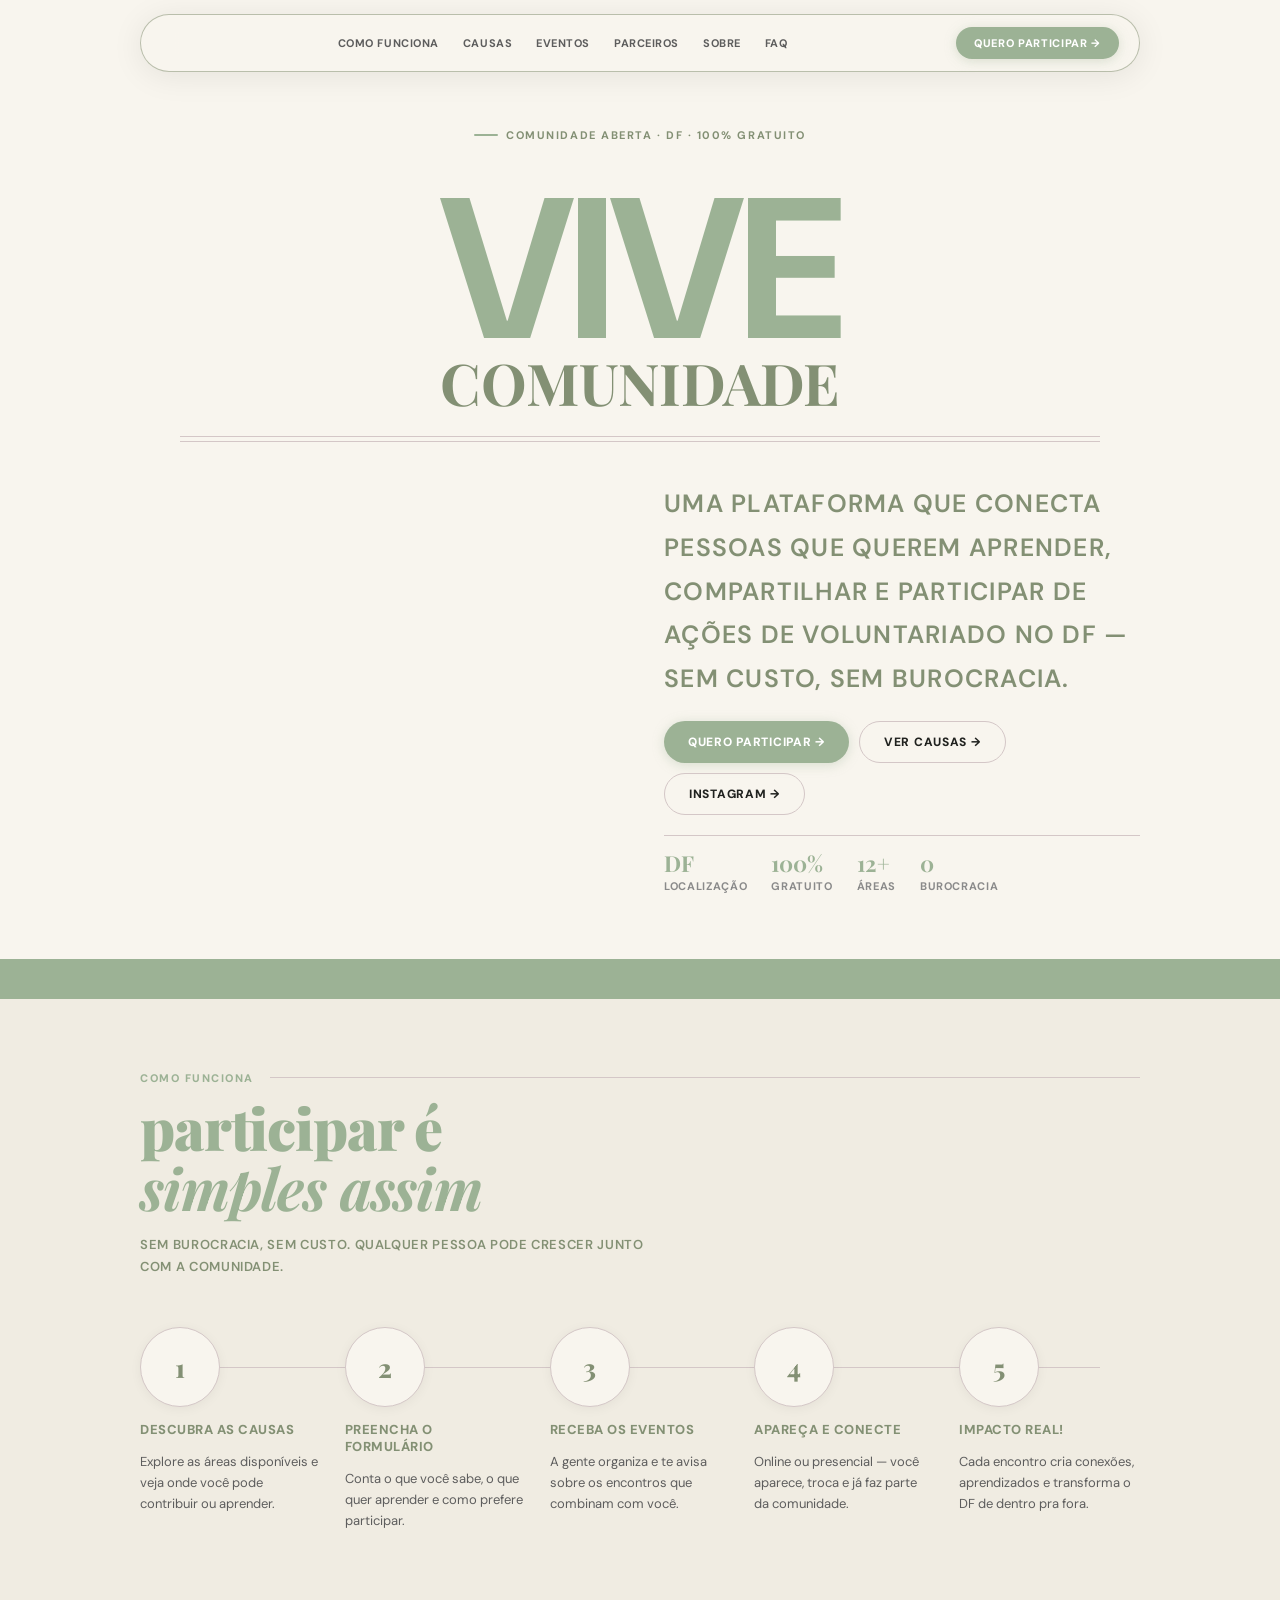
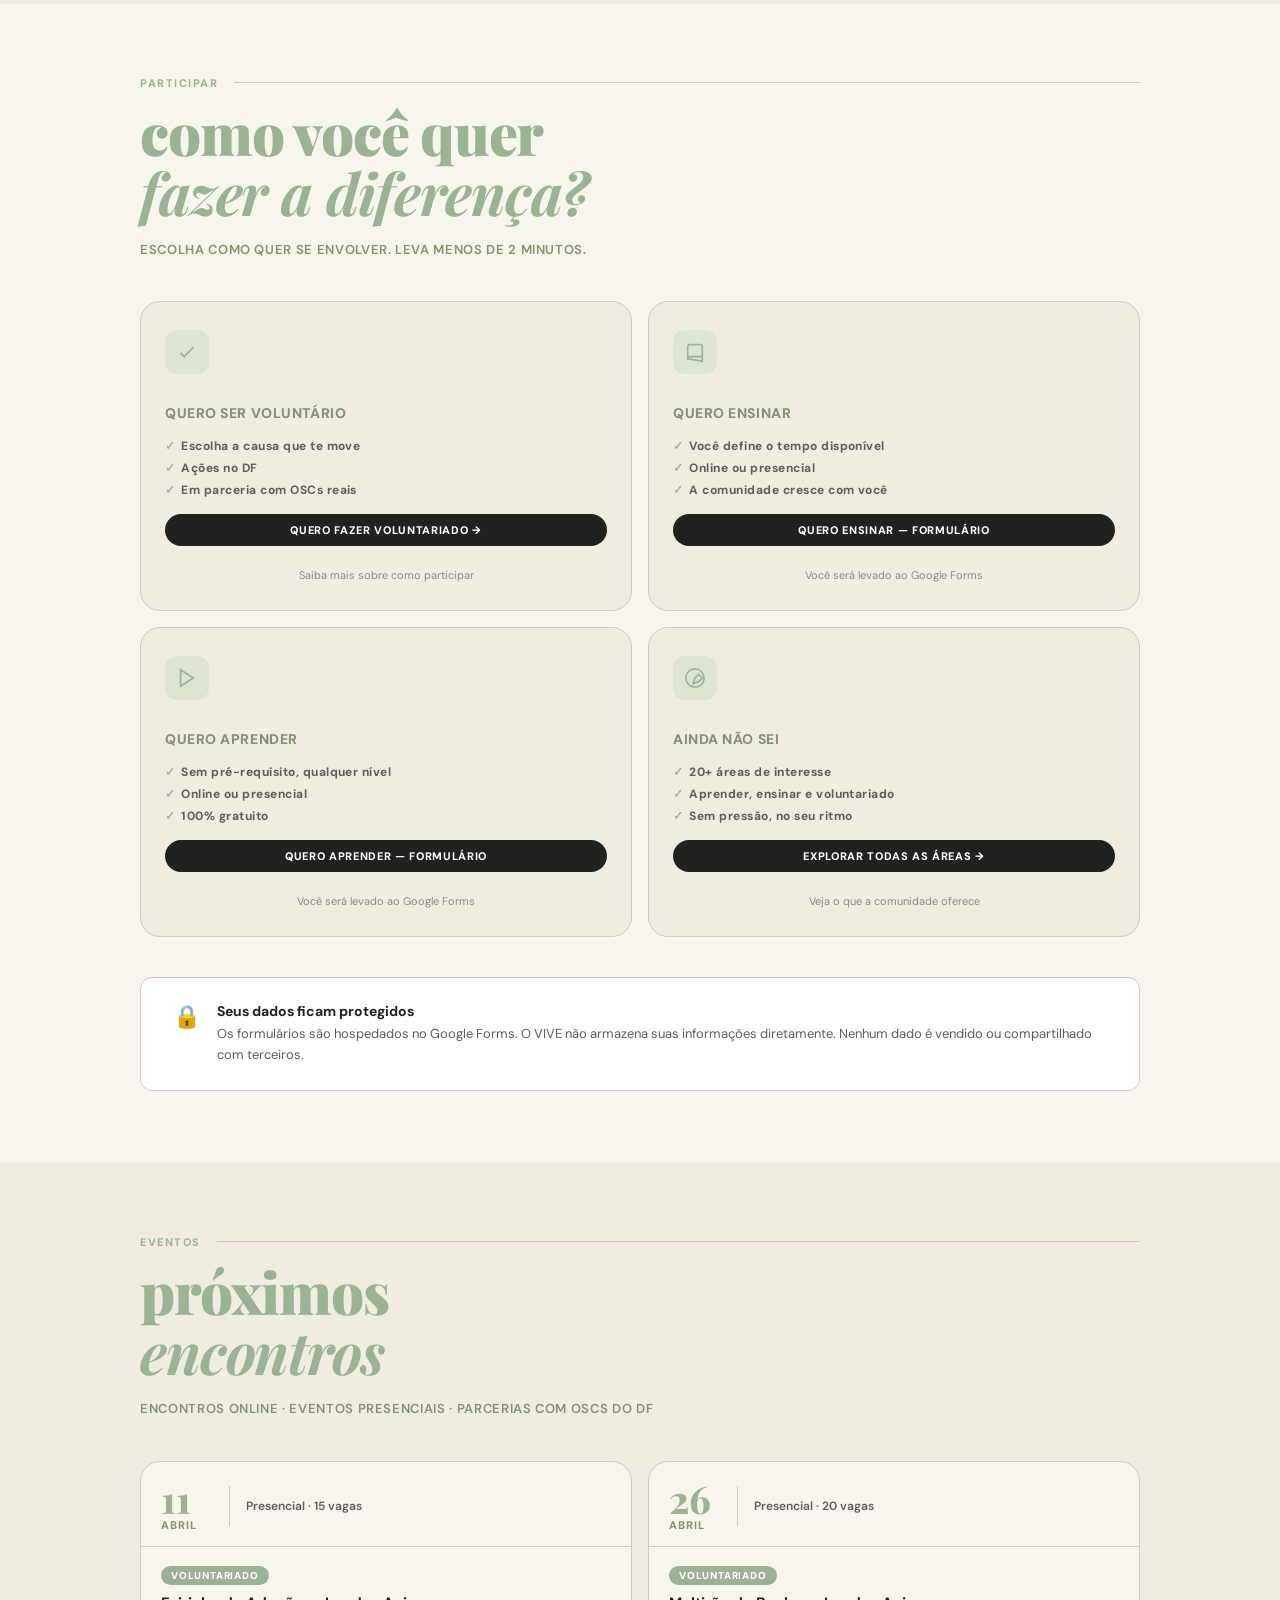
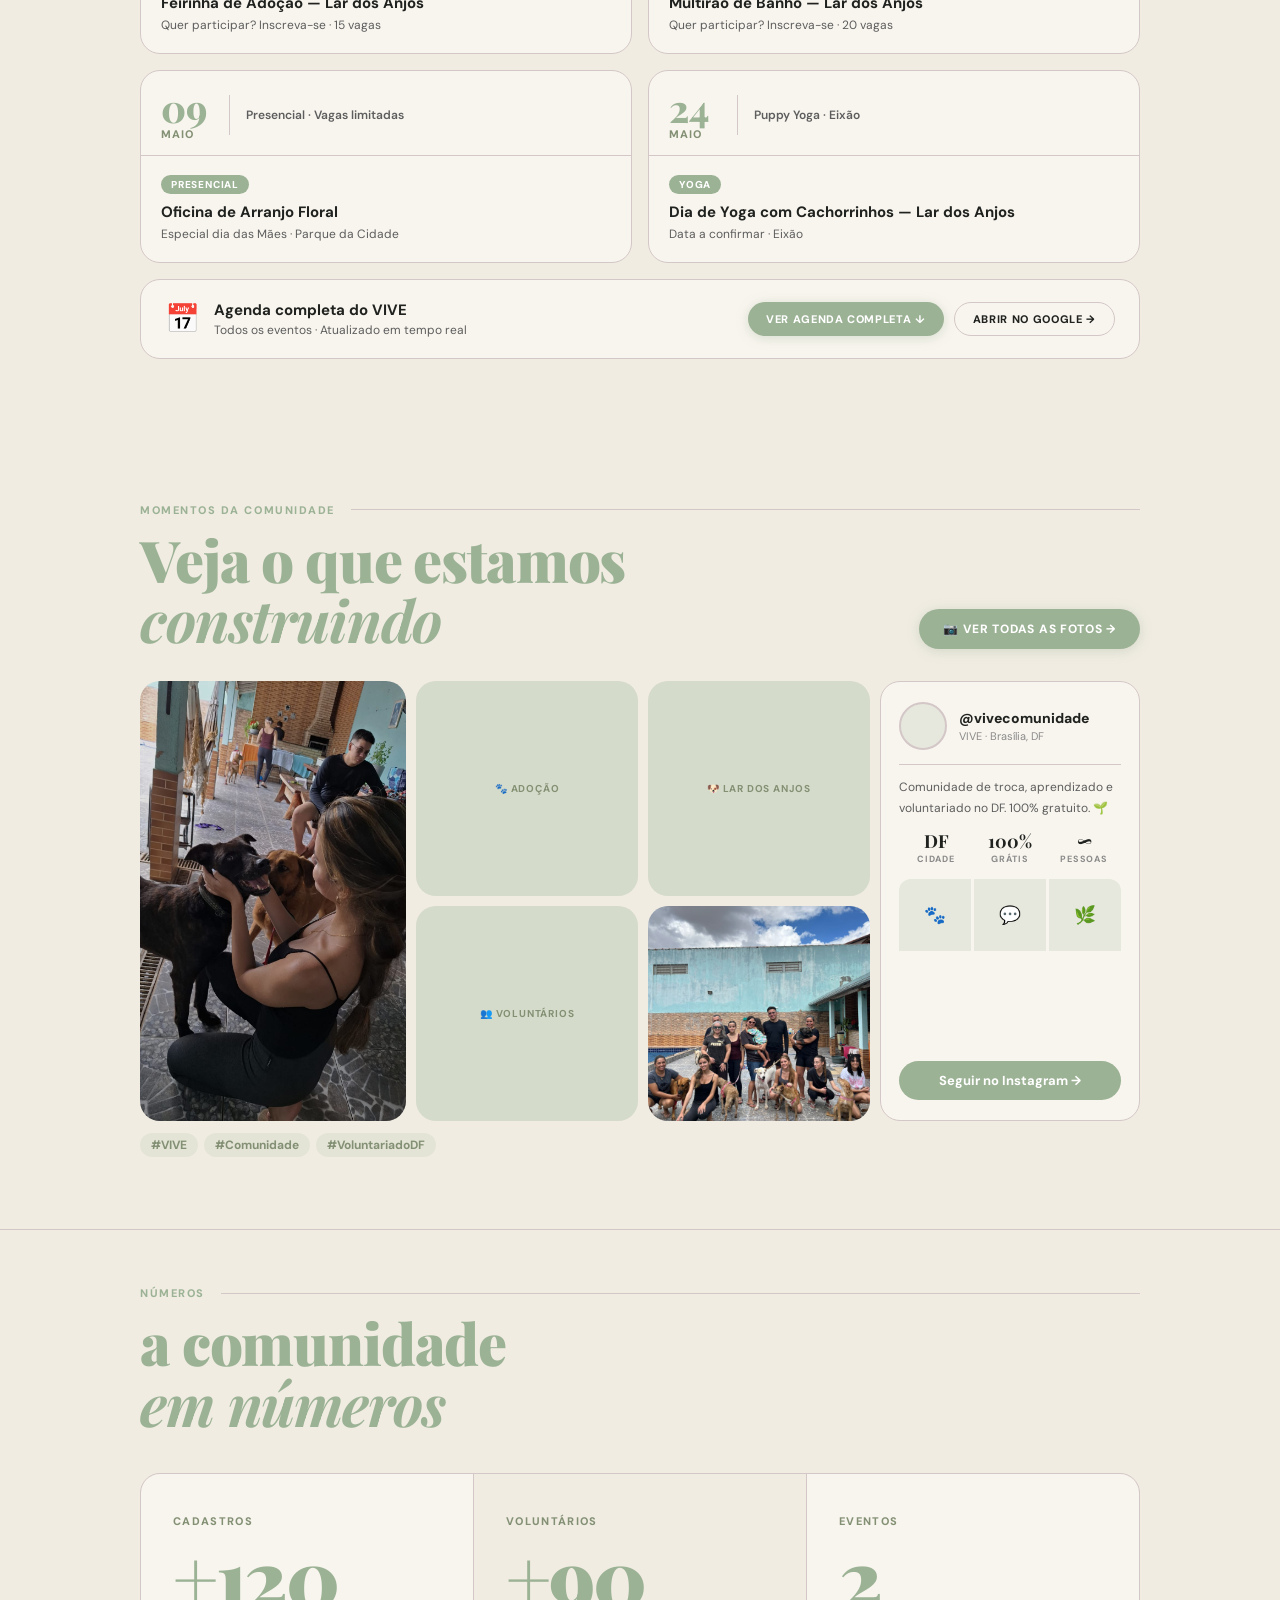
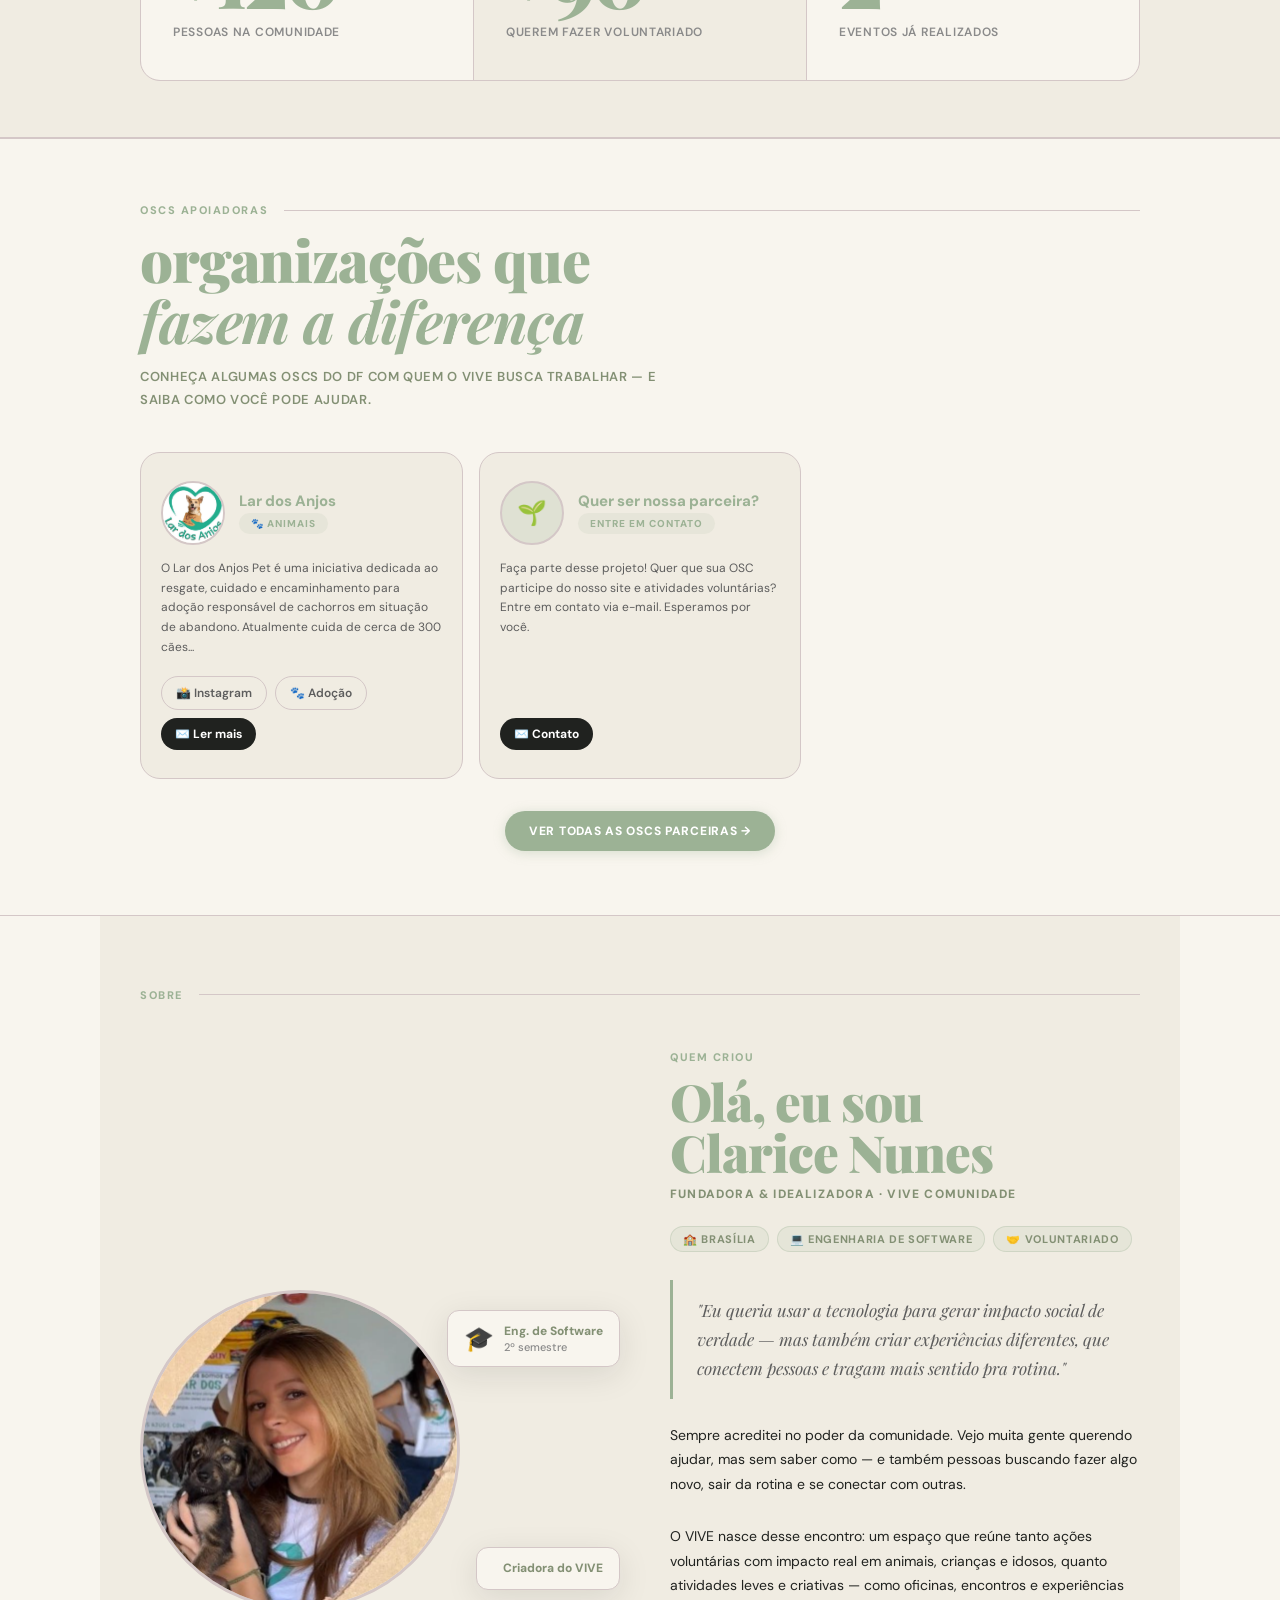
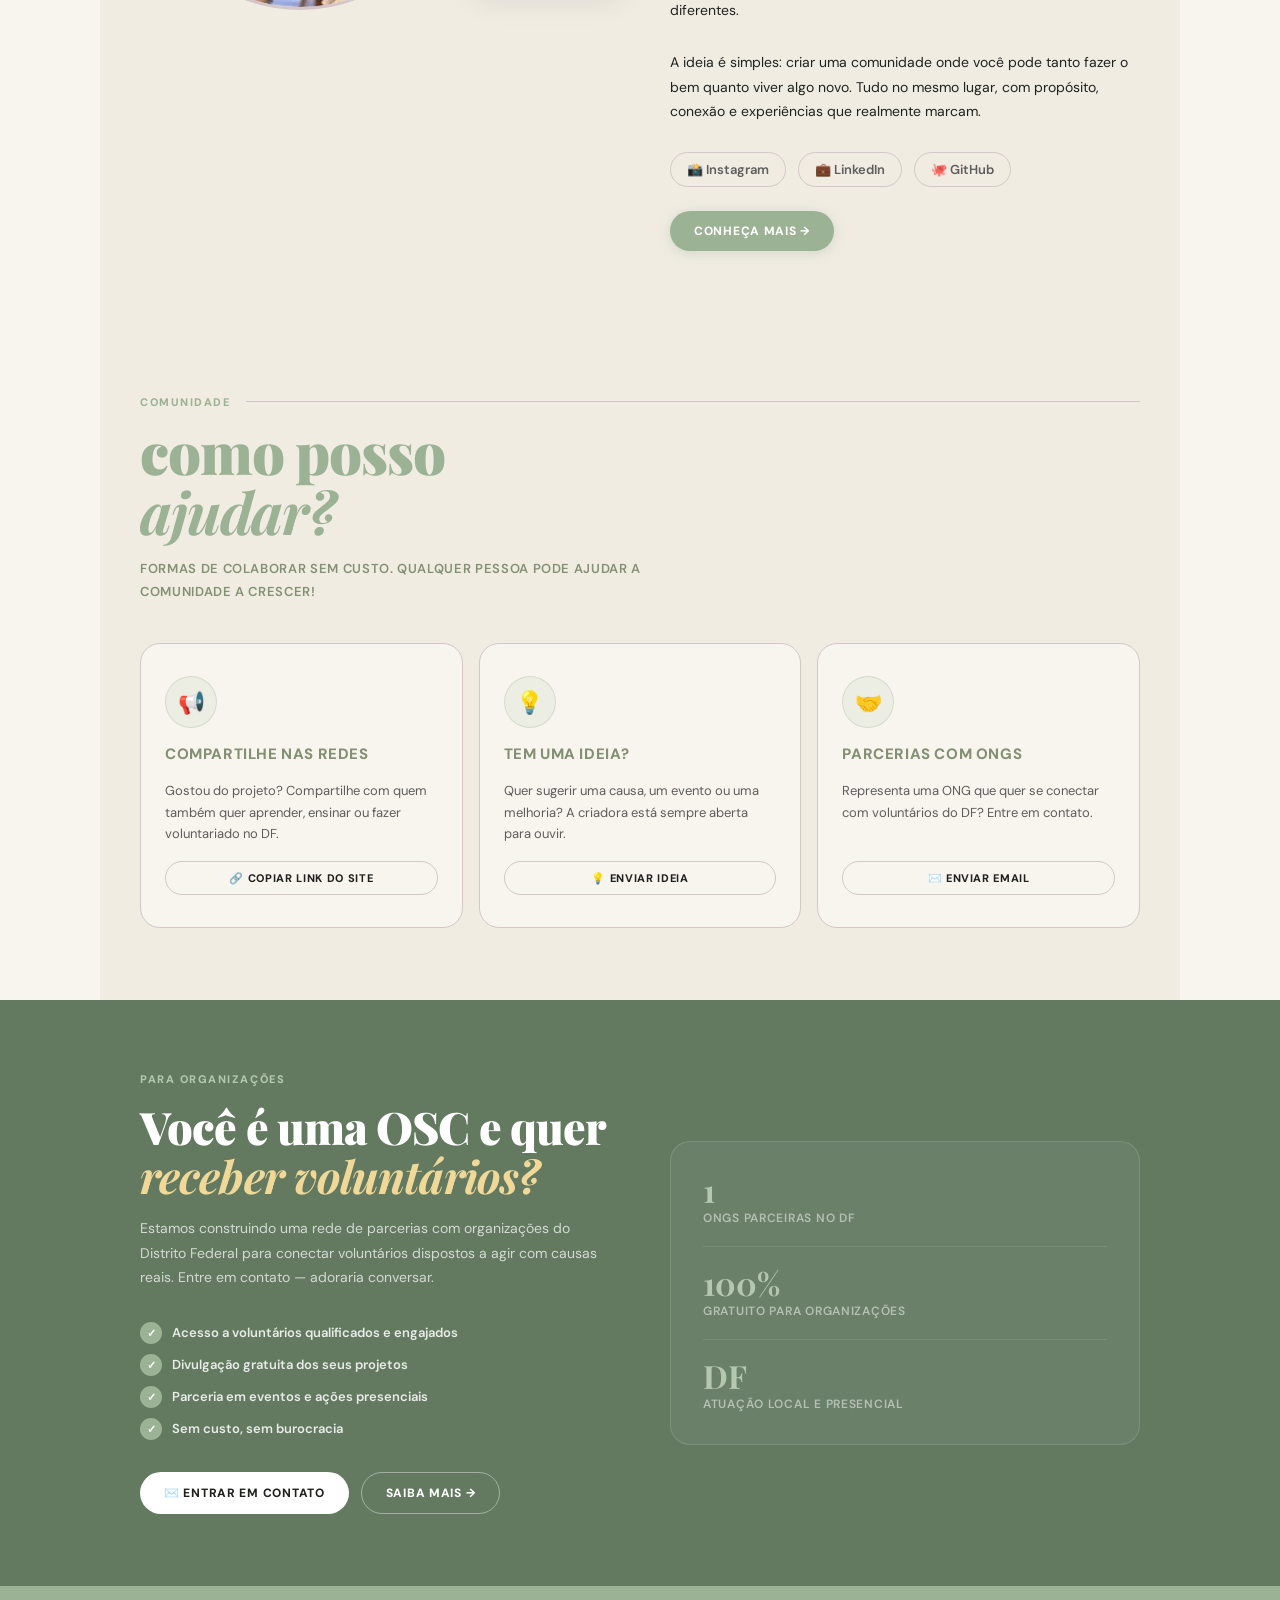
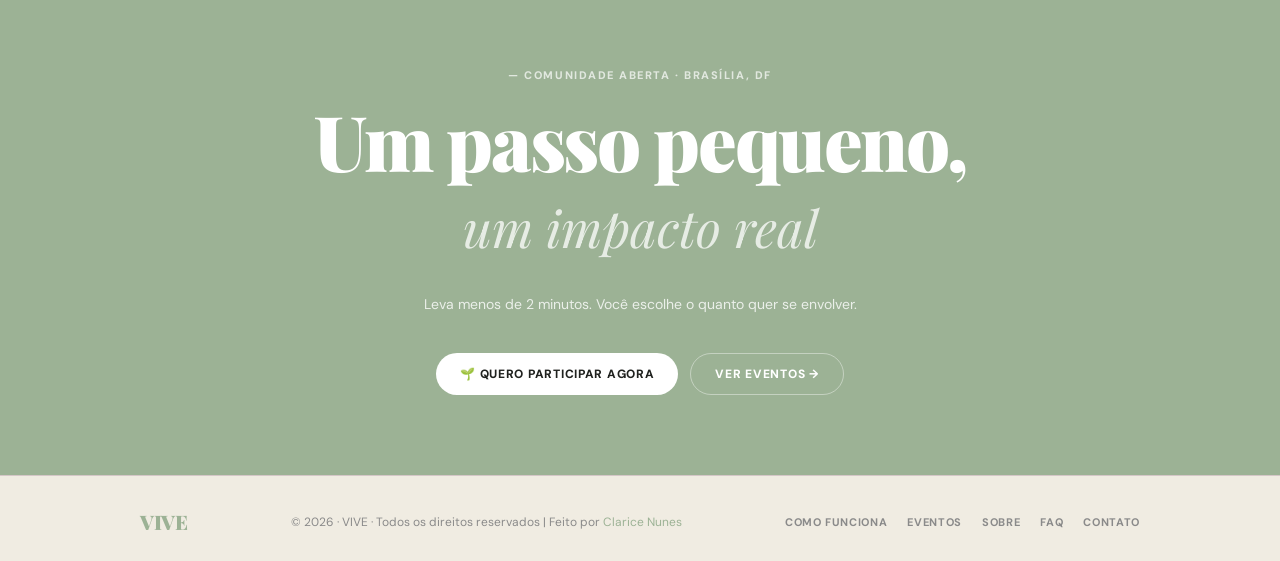
==== index.html @ cd37f1d8 "mudando indices" ====
<!DOCTYPE html>
<html lang="pt-BR">
<head>
  <meta charset="utf-8" />
  <meta name="viewport" content="width=device-width, initial-scale=1.0" />
  <meta name="google-site-verification" content="4HNpzftqS3hNCB7TtEqnaa3-RcVvin-B9rhNenokQxc" />
  <title>VIVE · Comunidade de Troca, Aprendizado e Voluntariado no DF</title>
  <meta name="description" content="Comunidade gratuita que conecta pessoas que querem aprender, ensinar e fazer voluntariado no Distrito Federal." />
  <link href="https://fonts.googleapis.com/css2?family=DM+Sans:ital,opsz,wght@0,9..40,400;0,9..40,500;0,9..40,700;0,9..40,800;1,9..40,400&family=DM+Serif+Display:ital@0;1&family=Berkshire+Swash&family=Playfair+Display:ital,wght@0,700;0,900;1,700;1,900&display=swap" rel="stylesheet"/>
  <style>
    *, *::before, *::after { box-sizing: border-box; margin: 0; padding: 0; }

    :root {
      --green: #9cb295;
      --green-dark: #839074;
      --green-light: #b5c8af;
      --green-deep: #9cb295;
      --green-deep-2: #637a61;
      --cream: #f8f5ee;
      --cream-dark: #f0ece2;
      --sage: #f0ece2;
      --sage-mid: #dde6d9;
      --border: #d4c7c7;
      --border-light: #e8e0e0;
      --text-dark: #20221f;
      --text-gray: #5d5d5d;
      --text-light: #8a8a8a;
      --radius: 20px;
      --radius-sm: 12px;
      --max-w: 1080px;
      --gold: #e6d28a;
    }

    html { scroll-behavior: smooth; font-family: 'DM Sans', sans-serif; font-size: 16px; }
    body { background: var(--cream); color: var(--text-dark); overflow-x: hidden; }
    body.modal-open { overflow: hidden; position: fixed; width: 100%; }

    a { color: inherit; text-decoration: none; }
    img { display: block; max-width: 100%; }
    button { cursor: pointer; font-family: inherit; border: none; }

    .container { max-width: var(--max-w); margin: 0 auto; padding: 0 40px; }
    .divider { border: none; border-top: 1px solid var(--border); }
    .divider-double { margin: 4px 0; }


    .section-title {
      font-family: 'Playfair Display', 'DM Serif Display', serif;
      font-size: clamp(32px, 4.5vw, 58px);
      font-weight: 900;
      color: var(--green-deep);
      line-height: 1.05;
      margin-bottom: 16px;
      letter-spacing: -0.02em;
    }
    .section-title em {
      font-style: italic;
      color: var(--green);
      font-weight: 700;
    }


    .btn {
      display: inline-flex; align-items: center; justify-content: center;
      gap: 6px; padding: 12px 24px; border-radius: 1000px;
      font-size: 12px; font-weight: 800; letter-spacing: 0.06em;
      text-transform: uppercase; transition: opacity .2s, transform .15s, box-shadow .2s;
      white-space: nowrap;
    }
    .btn:hover { opacity: .88; transform: translateY(-1px); }
    .btn-green { background: var(--green); color: #fff; box-shadow: 0 2px 12px rgba(156,178,149,.35); }
    .btn-green:hover { box-shadow: 0 4px 20px rgba(156,178,149,.5); }
    .btn-outline { background: transparent; border: 1.5px solid var(--border); color: var(--text-dark); }
    .btn-outline:hover { border-color: var(--green); color: var(--green); }
    .btn-dark { background: var(--text-dark); color: #fff; }
    .btn-sm { padding: 9px 18px; font-size: 11px; }
    .btn-white-inv { background: #fff; color: var(--text-dark); }
    .btn-white-ghost { background: transparent; border: 1.5px solid rgba(255,255,255,.4); color: #fff; }
    .btn-white-ghost:hover { border-color: rgba(255,255,255,.8); }


    nav {
      position: sticky; top: 14px; z-index: 100;
      max-width: var(--max-w); margin: 14px auto 0; padding: 0 40px;
    }
    .nav-inner {
      display: flex; align-items: center; justify-content: space-between;
      padding: 12px 20px 12px 28px;
      background: rgba(248,245,238,0.85); backdrop-filter: blur(16px);
      border: 1px solid rgba(131,144,116,0.55); border-radius: 100px;
      box-shadow: 0 4px 32px rgba(0,0,0,0.08); gap: 16px;
    }
    .nav-logo { flex-shrink: 0; display: flex; align-items: center; }
    .nav-logo img { height: 36px; width: auto; max-height: 100%; object-fit: contain; }
    .nav-links { display: flex; gap: 4px; align-items: center; flex: 1; justify-content: center; }
    .nav-links a {
      font-size: 11px; font-weight: 700; color: var(--text-gray);
      letter-spacing: 0.05em; text-transform: uppercase;
      padding: 6px 10px; border-radius: 100px;
      transition: color .2s, background .2s;
    }
    .nav-links a:hover { color: var(--green); background: rgba(156,178,149,.1); }
    .nav-cta { flex-shrink: 0; }
    .nav-hamburger {
      display: none; background: none; border: 1.5px solid var(--border);
      border-radius: 8px; padding: 6px 10px; color: var(--text-dark);
      font-size: 18px; line-height: 1;
    }


    .hero { max-width: var(--max-w); margin: 0 auto; padding: 56px 40px 0; background: var(--cream); }
    .hero-eyebrow {
      display: flex; align-items: center; justify-content: center; gap: 8px;
      font-size: 11px; font-weight: 700; color: var(--green-dark);
      letter-spacing: .14em; text-transform: uppercase; margin: 0 auto 20px;
    }
    .hero-eyebrow::before {
      content: ''; display: block; width: 24px; height: 1.5px;
      background: var(--green); border-radius: 2px;
    }
    .hero-title-block {
      position: relative; display: flex; flex-direction: column;
      align-items: center; justify-content: center;
      text-align: center; min-height: 30vh;
    }
    .hero-vive {
      font-family: 'DM Sans', sans-serif; font-weight: 800;
      font-size: clamp(100px, 16vw, 200px); color: var(--green);
      line-height: .88; letter-spacing: -.03em;
    }
    .hero-sub {
      font-family: 'Playfair Display', 'DM Serif Display', serif; font-weight: 700;
      font-size: clamp(30px, 4.5vw, 68px); color: var(--green-dark);
      line-height: 1; margin-top: -4px; letter-spacing: -0.01em;
    }
    .hero-layout {
      display: grid; grid-template-columns: 1fr 1fr;
      gap: 48px; align-items: end; margin-top: 40px; padding-bottom: 56px;
    }
    .hero-left { display: flex; align-items: center; justify-content: center; }
    .hero-img {
      width: 100%; max-width: 400px; height: auto;
      border-radius: 24px; object-fit: cover;
      box-shadow: 0 20px 50px rgba(0,0,0,0.08);
    }
    .hero-right { display: flex; flex-direction: column; gap: 20px; padding-bottom: 8px; }
    .hero-desc {
      font-size: 25px; font-weight: 600; color: var(--green-dark);
      letter-spacing: .05em; line-height: 1.75; text-transform: uppercase;
    }
    .hero-actions { display: flex; gap: 10px; flex-wrap: wrap; }
    .hero-stat-row { display: flex; gap: 24px; padding-top: 16px; border-top: 1px solid var(--border); }
    .hero-stat strong { display: block; font-size: 22px; font-family: 'Playfair Display', serif; color: var(--green); line-height: 1; }
    .hero-stat span { font-size: 11px; font-weight: 700; color: var(--text-light); letter-spacing: .06em; text-transform: uppercase; }

   


    .section { max-width: var(--max-w); margin: 0 auto; padding: 72px 40px; }
    .section-header { display: flex; align-items: center; gap: 16px; margin-bottom: 12px; }
    .section-tag { font-size: 11px; font-weight: 800; color: var(--green); letter-spacing: .14em; text-transform: uppercase; }
    .section-header hr { flex: 1; border: none; border-top: 1px solid var(--border); }
    .section-desc { font-size: 13px; font-weight: 600; color: var(--green-dark); letter-spacing: .05em; line-height: 1.75; text-transform: uppercase; max-width: 520px; }


    .como-funciona-section { background: var(--cream-dark); }
    .steps-grid {
      display: grid; grid-template-columns: repeat(5, 1fr);
      gap: 24px; margin-top: 48px; position: relative;
    }
    .steps-grid::before {
      content: ''; position: absolute; top: 40px; left: 40px; right: 40px;
      height: 1px; background: var(--border); z-index: 0;
    }
    .step { display: flex; flex-direction: column; gap: 14px; position: relative; z-index: 1; }
    .step-num {
      width: 80px; height: 80px; border-radius: 50%;
      border: 1px solid var(--border); background: var(--cream);
      display: grid; place-items: center;
      font-size: 26px; font-weight: 800; color: var(--green-dark);
      font-family: 'Playfair Display', serif;
      box-shadow: 0 2px 12px rgba(0,0,0,.05);
      transition: background 0.3s, color 0.3s;
    }
    .step:hover .step-num { background: var(--green); color: #fff; }
    .step h3 { font-size: 13px; font-weight: 800; color: var(--green-dark); text-transform: uppercase; letter-spacing: .04em; }
    .step p { font-size: 13px; color: var(--text-gray); line-height: 1.6; }


    .participar-section { background: var(--cream); }
    .cards-grid { display: grid; grid-template-columns: repeat(2, 1fr); gap: 16px; margin-top: 40px; }
    .card {
      border: 1px solid var(--border); border-radius: var(--radius);
      padding: 28px 24px; background: var(--cream-dark);
      display: flex; flex-direction: column; gap: 16px;
      transition: border-color .2s, box-shadow .2s, transform .2s; min-height: 260px;
    }
    .ticker {
  background: var(--green);
  width: 100%;
  height: 40px;
}
    .card-icon {
      width: 44px; height: 44px; border-radius: 12px;
      background: rgba(0,128,0,0.08);
      display: flex; align-items: center; justify-content: center; margin-bottom: 14px;
    }
    .card-icon svg { width: 22px; height: 22px; stroke: var(--green); display: block; }
    .card:hover { border-color: var(--green); box-shadow: 0 8px 32px rgba(156,178,149,.15); transform: translateY(-2px); }
    .card h3 { font-size: 14px; font-weight: 800; color: var(--green-dark); text-transform: uppercase; letter-spacing: .04em; }
    .card ul { list-style: none; display: flex; flex-direction: column; gap: 6px; }
    .card ul li { font-size: 12px; font-weight: 700; color: var(--text-gray); letter-spacing: .04em; display: flex; align-items: flex-start; gap: 6px; }
    .card ul li::before { content: '✓'; color: var(--green); font-weight: 800; flex-shrink: 0; }
    .card .btn { margin-top: auto; }
    .part-note { text-align: center; font-size: 11px; color: var(--text-light); margin-top: 6px; font-weight: 400; }


    .data-note {
      margin-top: 2.5rem; background: white; border: 1px solid var(--border);
      border-radius: var(--radius-sm); padding: 1.5rem 2rem;
      display: flex; align-items: flex-start; gap: 1rem;
    }
    .data-note-icon { font-size: 1.4rem; flex-shrink: 0; }
    .data-note strong { font-size: 14px; font-weight: 700; display: block; margin-bottom: 4px; }
    .data-note p { font-size: 13px; color: var(--text-gray); line-height: 1.6; }

    
    .eventos-section { background: var(--sage); }
    .events-grid { display: grid; grid-template-columns: repeat(2, 1fr); gap: 16px; margin-top: 40px; }
    .event-card {
      border: 1px solid var(--border); border-radius: var(--radius);
      overflow: hidden; background: var(--cream);
      transition: border-color .2s, box-shadow .2s;
    }
    .event-card:hover { border-color: var(--green); box-shadow: 0 4px 24px rgba(156,178,149,.12); }
    .event-card-header { display: flex; align-items: center; gap: 16px; padding: 18px 20px 14px; border-bottom: 1px solid var(--border); }
    .event-date { display: flex; flex-direction: column; min-width: 52px; }
    .event-date .day { font-size: 38px; font-weight: 800; color: var(--green); line-height: 1; font-family: 'Playfair Display', serif; }
    .event-date .month { font-size: 11px; font-weight: 800; color: var(--green-dark); text-transform: uppercase; letter-spacing: .08em; }
    .event-date.soon .day { font-size: 14px; font-weight: 800; letter-spacing: .06em; color: var(--text-light); font-family: 'DM Sans', sans-serif; }
    .event-sep { width: 1px; height: 40px; background: var(--border); flex-shrink: 0; }
    .event-meta { font-size: 12px; color: var(--text-gray); font-weight: 600; }
    .event-card-body { padding: 16px 20px 20px; }
    .event-tag {
      display: inline-block; font-size: 10px; font-weight: 800; color: #fff;
      background: var(--green); border-radius: 100px;
      padding: 3px 10px; letter-spacing: .08em; text-transform: uppercase; margin-bottom: 8px;
    }
    .event-card h4 { font-size: 15px; font-weight: 700; color: var(--text-dark); margin-bottom: 4px; }
    .event-card p { font-size: 12px; color: var(--text-gray); }
    .agenda-bar {
      border: 1px solid var(--border); border-radius: var(--radius);
      padding: 20px 24px; display: flex; align-items: center;
      justify-content: space-between; margin-top: 16px; gap: 16px; background: var(--cream);
    }
    .agenda-bar-left { display: flex; align-items: center; gap: 14px; }
    .agenda-bar-left .icon { font-size: 28px; }
    .agenda-bar h4 { font-size: 15px; font-weight: 700; }
    .agenda-bar p { font-size: 12px; color: var(--text-gray); margin-top: 2px; }
    .agenda-bar-actions { display: flex; gap: 10px; flex-wrap: wrap; flex-shrink: 0; }
    #calendarEmbed { display: none; border-top: 1px solid var(--border); }
    #calendarEmbed iframe { width: 100%; height: 520px; border: 0; display: block; }

    


    .fotos-section { background: var(--cream-dark); padding: 72px 40px; max-width: var(--max-w); margin: 0 auto; }
    .fotos-outer { background: var(--cream-dark); }
    .fotos-header { display: flex; align-items: flex-end; justify-content: space-between; gap: 20px; flex-wrap: wrap; margin-bottom: 2rem; }
    .fotos-layout { display: grid; grid-template-columns: 1fr 260px; gap: 10px; align-items: start; }
    .fotos-mosaic { display: grid; grid-template-columns: 1.2fr 1fr 1fr; grid-template-rows: 215px 215px; gap: 10px; }
    .foto-item { position: relative; border-radius: var(--radius); overflow: hidden; background: rgba(156,178,149,.2); }
    .foto-item img { width: 100%; height: 100%; object-fit: cover; display: block; transition: transform .4s; }
    .foto-item:hover img { transform: scale(1.06); }
    .foto-overlay { position: absolute; inset: 0; border-radius: var(--radius); background: linear-gradient(to top, rgba(32,34,31,.55) 0%, transparent 55%); opacity: 0; transition: opacity .3s; display: flex; align-items: flex-end; padding: 14px; }
    .foto-item:hover .foto-overlay { opacity: 1; }
    .foto-tag-label { font-size: 11px; font-weight: 700; letter-spacing: .1em; text-transform: uppercase; color: white; background: var(--green); padding: 4px 12px; border-radius: 100px; }
    .foto-tall { grid-row: span 2; }
    .foto-placeholder { position: absolute; inset: 0; display: flex; flex-direction: column; align-items: center; justify-content: center; gap: 6px; background: rgba(156,178,149,.15); }
    .ph-label { font-size: 10px; font-weight: 700; letter-spacing: .08em; text-transform: uppercase; color: var(--green-dark); }
    .fotos-footer { display: flex; align-items: center; justify-content: space-between; flex-wrap: wrap; gap: 14px; margin-top: 12px; }
    .fotos-hashtags { display: flex; gap: 6px; flex-wrap: wrap; }
    .fotos-hashtag { background: rgba(156,178,149,.15); color: var(--green-dark); font-size: 12px; font-weight: 700; padding: 4px 11px; border-radius: 100px; }
    .ig-card { background: var(--cream); border: 1.5px solid var(--border); border-radius: var(--radius); padding: 20px 18px; display: flex; flex-direction: column; height: 440px; }
    .ig-card-top { display: flex; align-items: center; gap: 12px; margin-bottom: 14px; }
    .ig-avatar { width: 48px; height: 48px; border-radius: 50%; overflow: hidden; flex-shrink: 0; border: 2px solid var(--border); background: rgba(156,178,149,.2); display: flex; align-items: center; justify-content: center; }
    .ig-avatar img { width: 100%; height: 100%; object-fit: cover; }
    .ig-handle { font-size: 14px; font-weight: 800; color: var(--text-dark); }
    .ig-subname { font-size: 11px; color: var(--text-light); margin-top: 2px; }
    .ig-bio { font-size: 12px; line-height: 1.7; color: var(--text-gray); border-top: 1px solid var(--border); padding-top: 12px; margin-bottom: 14px; }
    .ig-stats { display: flex; margin-bottom: 14px; }
    .ig-stat { flex: 1; text-align: center; }
    .ig-stat-n { font-family: 'Playfair Display', serif; font-size: 18px; font-weight: 700; color: var(--text-dark); line-height: 1; }
    .ig-stat-l { font-size: 9px; text-transform: uppercase; letter-spacing: .1em; color: var(--text-light); margin-top: 3px; font-weight: 700; }
    .ig-mini-grid { display: grid; grid-template-columns: 1fr 1fr 1fr; gap: 3px; border-radius: var(--radius-sm); overflow: hidden; margin-bottom: 14px; flex: 1; min-height: 0; }
    .ig-mini-photo { aspect-ratio: 1; background: rgba(156,178,149,.2); overflow: hidden; display: flex; align-items: center; justify-content: center; font-size: 1.1rem; }
    .ig-mini-photo img { width: 100%; height: 100%; object-fit: cover; display: block; }
    .ig-follow-btn { display: block; text-align: center; background: var(--green); color: white; padding: 11px; border-radius: 100px; font-size: 13px; font-weight: 700; text-decoration: none; transition: background .2s, transform .15s; margin-top: auto; }
    .ig-follow-btn:hover { background: var(--text-dark); transform: translateY(-1px); }


    .patas-section { background: var(--green-deep); padding: 72px 0; }
    .patas-inner { max-width: var(--max-w); margin: 0 auto; padding: 0 40px; display: grid; grid-template-columns: 1fr 1fr; gap: 60px; align-items: center; }
    .patas-tag { font-size: 11px; font-weight: 800; color: var(--green-light); letter-spacing: .14em; text-transform: uppercase; margin-bottom: 16px; }
    .patas-title {
      font-family: 'Playfair Display', serif;
      font-size: clamp(28px, 3.5vw, 48px);
      color: #fff;
      line-height: 1.1;
      margin-bottom: 16px;
      letter-spacing: -0.02em;
      font-weight: 900;
    }
    .patas-title em { font-style: italic; color: #f0d898; font-weight: 700; }
    .patas-desc { font-size: 14px; color: rgba(255,255,255,.72); line-height: 1.8; margin-bottom: 24px; }
    .patas-pills { display: flex; flex-wrap: wrap; gap: 8px; margin-bottom: 28px; }
    .patas-pill { background: rgba(255,255,255,.09); border: 1px solid rgba(255,255,255,.15); color: rgba(255,255,255,.8); font-size: 12px; padding: 6px 14px; border-radius: 100px; }
    .patas-actions { display: flex; gap: 12px; flex-wrap: wrap; }
    .btn-gold { background: var(--gold); color: white; display: inline-flex; align-items: center; gap: 8px; padding: 14px 28px; border-radius: 100px; font-size: 13px; font-weight: 700; font-family: 'DM Sans', sans-serif; text-decoration: none; transition: all .2s; box-shadow: 0 4px 24px rgba(196,146,42,0.3); letter-spacing: .04em; }
    .btn-gold:hover { transform: translateY(-2px); box-shadow: 0 8px 32px rgba(196,146,42,0.4); }
    .patas-cards { display: flex; flex-direction: column; gap: 12px; }
    .patas-mini { background: rgba(255,255,255,.06); border: 1px solid rgba(255,255,255,.12); border-radius: var(--radius-sm); padding: 1rem 1.25rem; display: flex; align-items: center; gap: 12px; transition: background .2s; }
    .patas-mini:hover { background: rgba(255,255,255,.1); }
    .pm-icon { width: 44px; height: 44px; background: rgba(255,255,255,.09); border-radius: 10px; display: flex; align-items: center; justify-content: center; font-size: 1.3rem; flex-shrink: 0; }
    .pm-name { font-size: 14px; font-weight: 600; color: white; }
    .pm-sub { font-size: 12px; color: rgba(255,255,255,.45); margin-top: 2px; }
    .pm-badge { margin-left: auto; background: rgba(255,255,255,.09); color: rgba(255,255,255,.65); font-size: 11px; padding: 3px 12px; border-radius: 100px; white-space: nowrap; }


    .ongs-apoiadoras { background: var(--cream); border-top: 1px solid var(--border); border-bottom: 1px solid var(--border); }
    .ongs-grid { display: grid; grid-template-columns: repeat(3, 1fr); gap: 16px; margin-top: 40px; }
    .ong-card {
      border: 1px solid var(--border); border-radius: var(--radius);
      padding: 28px 20px; background: var(--cream-dark);
      display: flex; flex-direction: column; gap: 14px;
      transition: border-color .2s, box-shadow .2s, transform .2s;
    }
    .ong-card:hover { border-color: var(--green); box-shadow: 0 6px 24px rgba(156,178,149,.15); transform: translateY(-2px); }
    .ong-card-top { display: flex; align-items: center; gap: 14px; }
    .ong-avatar {
      width: 64px; height: 64px; border-radius: 50%;
      border: 2px solid var(--border); background: rgba(156,178,149,.2);
      overflow: hidden; flex-shrink: 0;
      display: flex; align-items: center; justify-content: center; font-size: 1.5rem;
    }
    .ong-avatar img { width: 100%; height: 100%; object-fit: cover; }
    .ong-card h4 { font-size: 15px; font-weight: 800; color: var(--green-deep); }
    .ong-card p { font-size: 12px; color: var(--text-gray); line-height: 1.65; flex: 1; }
    .ong-tag {
      display: inline-block; font-size: 10px; font-weight: 800; color: var(--green);
      letter-spacing: .1em; text-transform: uppercase;
      background: rgba(156,178,149,.12); padding: 4px 12px; border-radius: 100px;
    }
    .ong-card-actions { display: flex; gap: 8px; flex-wrap: wrap; margin-top: 4px; }
    .btn-ong-sm {
      display: inline-flex; align-items: center; gap: 5px;
      background: transparent; color: var(--text-gray);
      border: 1.5px solid var(--border); padding: 8px 14px; border-radius: 100px;
      font-size: 12px; font-weight: 600; font-family: 'DM Sans', sans-serif;
      text-decoration: none; transition: all .2s; cursor: pointer;
    }
    .btn-ong-sm:hover { border-color: var(--green); color: var(--green); background: rgba(156,178,149,.08); }
    .btn-ong-primary {
      display: inline-flex; align-items: center; gap: 5px;
      background: var(--text-dark); color: white;
      border: none; padding: 8px 14px; border-radius: 100px;
      font-size: 12px; font-weight: 700; font-family: 'DM Sans', sans-serif;
      text-decoration: none; transition: all .2s; cursor: pointer;
    }
    .btn-ong-primary:hover { background: var(--green); transform: translateY(-1px); }
    .ongs-footer { display: flex; justify-content: center; margin-top: 2rem; }


    .ong-modal-overlay {
      position: fixed; inset: 0; z-index: 9500;
      background: rgba(32,34,31,0.6); backdrop-filter: blur(10px);
      display: flex; align-items: center; justify-content: center; padding: 1rem;
      opacity: 0; pointer-events: none; transition: opacity 0.25s ease;
    }
    .ong-modal-overlay.open { opacity: 1; pointer-events: all; }
    .ong-modal-box {
      background: var(--cream); border-radius: var(--radius);
      max-width: 560px; width: 100%; max-height: 90dvh; overflow-y: auto;
      box-shadow: 0 32px 96px rgba(32,34,31,0.22);
      transform: translateY(28px) scale(0.97);
      transition: transform 0.35s cubic-bezier(0.34,1.56,0.64,1);
    }
    .ong-modal-overlay.open .ong-modal-box { transform: translateY(0) scale(1); }
    .ong-modal-header {
      position: sticky; top: 0; background: var(--cream); z-index: 1;
      padding: 1.75rem 2rem 1.5rem; border-bottom: 1px solid var(--border);
      display: flex; align-items: flex-start; justify-content: space-between; gap: 1rem;
      border-radius: var(--radius) var(--radius) 0 0;
    }
    .ong-modal-header-left { display: flex; align-items: center; gap: 14px; }
    .ong-modal-avatar {
      width: 56px; height: 56px; border-radius: 50%;
      border: 2px solid var(--border); background: rgba(156,178,149,.2);
      overflow: hidden; display: flex; align-items: center; justify-content: center; font-size: 1.4rem; flex-shrink: 0;
    }
    .ong-modal-avatar img { width: 100%; height: 100%; object-fit: cover; }
    .ong-modal-name { font-family: 'Playfair Display', serif; font-size: 1.2rem; font-weight: 700; color: var(--text-dark); }
    .ong-modal-cat { font-size: 12px; color: var(--text-gray); margin-top: 3px; }
    .ong-modal-close {
      width: 34px; height: 34px; border-radius: 50%;
      border: 1.5px solid var(--border); background: transparent;
      cursor: pointer; font-size: 15px; color: var(--text-gray);
      transition: all .2s; display: flex; align-items: center; justify-content: center; flex-shrink: 0;
    }
    .ong-modal-close:hover { background: var(--cream-dark); border-color: var(--text-dark); }
    .ong-modal-body { padding: 1.75rem 2rem; }
    .ong-modal-full-desc { font-size: 15px; color: var(--text-gray); line-height: 1.85; margin-bottom: 2rem; }
    .ong-modal-actions { display: flex; gap: 10px; flex-wrap: wrap; }
    .btn-modal-ig {
      display: inline-flex; align-items: center; gap: 7px;
      background: transparent; color: var(--text-gray); border: 1.5px solid var(--border);
      padding: 12px 20px; border-radius: 100px; font-size: 14px; font-weight: 600;
      font-family: 'DM Sans', sans-serif; text-decoration: none; transition: all .2s;
    }
    .btn-modal-ig:hover { border-color: var(--green); color: var(--green); background: rgba(156,178,149,.08); }
    .btn-modal-vol {
      display: inline-flex; align-items: center; gap: 7px;
      background: var(--green); color: white; border: none;
      padding: 12px 24px; border-radius: 100px; font-size: 14px; font-weight: 700;
      font-family: 'DM Sans', sans-serif; text-decoration: none; transition: all .2s; cursor: pointer;
    }
    .btn-modal-vol:hover { background: var(--text-dark); transform: translateY(-1px); }


    .criadora-section { background: var(--sage); }
    .criadora-layout { display: grid; grid-template-columns: 1fr 1fr; gap: 60px; align-items: center; margin-top: 48px; }
    .criadora-img-wrap { position: relative; }
    .criadora-img-circle {
      width: 320px; height: 320px; border-radius: 50%;
      background: rgba(156,178,149,.2); overflow: hidden;
      border: 3px solid var(--border);
      display: flex; align-items: center; justify-content: center; font-size: 5rem;
    }
    .criadora-img-circle img { width: 100%; height: 100%; object-fit: cover; }
    .criadora-badge {
      position: absolute; bottom: 20px; right: -10px;
      background: var(--cream); border: 1px solid var(--border);
      border-radius: var(--radius-sm); padding: 12px 16px;
      display: flex; align-items: center; gap: 10px;
      box-shadow: 0 8px 32px rgba(32,34,31,.1);
    }
    .criadora-badge-icon { font-size: 24px; }
    .criadora-badge-text { font-size: 12px; font-weight: 800; color: var(--green-dark); }
    .criadora-badge-text small { display: block; font-size: 11px; color: var(--text-light); font-weight: 500; margin-top: 1px; }
    .criadora-badge2 { top: 20px; right: -10px; bottom: auto; }
    .criadora-name {
      font-family: 'Playfair Display', serif;
      font-size: clamp(36px, 4vw, 56px);
      color: var(--green-deep);
      line-height: 1;
      margin-bottom: 8px;
      font-weight: 900;
      letter-spacing: -0.02em;
    }
    .criadora-role { font-size: 12px; font-weight: 800; color: var(--green-dark); letter-spacing: .1em; text-transform: uppercase; margin-bottom: 24px; }
    .criadora-text { font-size: 14px; color: var(--text-dark); line-height: 1.75; margin-bottom: 28px; }
    .criadora-tags { display: flex; flex-wrap: wrap; gap: 8px; margin-bottom: 28px; }
    .criadora-tags span { font-size: 11px; font-weight: 700; color: var(--green-dark); letter-spacing: .06em; text-transform: uppercase; background: rgba(156,178,149,.12); border: 1px solid rgba(156,178,149,.3); padding: 5px 12px; border-radius: 100px; }
    .quote-block { border-left: 3px solid var(--green); padding: 1rem 0 1rem 1.5rem; margin-bottom: 1.5rem; }
    .quote-block p { font-family: 'Playfair Display', serif; font-size: 17px; font-style: italic; line-height: 1.7; color: var(--text-gray); }
    .criadora-social { display: flex; gap: 12px; flex-wrap: wrap; margin-top: 1.5rem; }
    .social-link { display: inline-flex; align-items: center; gap: 6px; padding: 8px 16px; border-radius: 100px; font-size: 13px; font-weight: 600; text-decoration: none; border: 1.5px solid var(--border); color: var(--text-gray); transition: all .2s; }
    .social-link:hover { border-color: var(--green); color: var(--green); }


    .comunidade-section { background: var(--cream-dark); }
    .comunidade-grid { display: grid; grid-template-columns: repeat(3, 1fr); gap: 16px; margin-top: 40px; }
    .comunidade-card { border: 1px solid var(--border); border-radius: var(--radius); padding: 32px 24px; background: var(--cream); display: flex; flex-direction: column; gap: 16px; transition: border-color .2s, box-shadow .2s, transform .2s; }
    .comunidade-card:hover { border-color: var(--green); box-shadow: 0 6px 24px rgba(156,178,149,.15); transform: translateY(-2px); }
    .comunidade-card .icon { width: 52px; height: 52px; border-radius: 50%; background: rgba(156,178,149,.12); border: 1px solid rgba(156,178,149,.3); display: grid; place-items: center; font-size: 22px; }
    .comunidade-card h3 { font-size: 15px; font-weight: 800; color: var(--green-dark); text-transform: uppercase; letter-spacing: .04em; }
    .comunidade-card p { font-size: 13px; color: var(--text-gray); line-height: 1.65; flex: 1; }


    .ong-section { background: var(--green-deep-2); padding: 72px 0; }
    .ong-section-inner { max-width: var(--max-w); margin: 0 auto; padding: 0 40px; display: grid; grid-template-columns: 1fr 1fr; gap: 60px; align-items: center; }
    .ong-section-tag { font-size: 11px; font-weight: 800; color: var(--green-light); letter-spacing: .14em; text-transform: uppercase; margin-bottom: 16px; }
    .ong-section-title {
      font-family: 'Playfair Display', serif;
      font-size: clamp(28px, 3.5vw, 48px);
      color: #fff;
      line-height: 1.1;
      margin-bottom: 16px;
      font-weight: 900;
      letter-spacing: -0.02em;
    }
    .ong-section-title em { font-style: italic; color: #f0d898; font-weight: 700; }
    .ong-section-desc { font-size: 14px; color: rgba(255,255,255,.72); line-height: 1.75; margin-bottom: 32px; }
    .ong-benefits { list-style: none; display: flex; flex-direction: column; gap: 10px; margin-bottom: 32px; }
    .ong-benefits li { display: flex; align-items: center; gap: 10px; font-size: 13px; font-weight: 600; color: rgba(255,255,255,.85); }
    .ong-benefits li::before { content: '✓'; width: 22px; height: 22px; border-radius: 50%; background: var(--green); color: #fff; font-size: 11px; font-weight: 800; display: grid; place-items: center; flex-shrink: 0; }
    .ong-actions { display: flex; gap: 12px; flex-wrap: wrap; }
    .ong-visual { border: 1px solid rgba(255,255,255,.12); border-radius: var(--radius); padding: 32px; background: rgba(255,255,255,.05); }
    .ong-visual-stat { display: flex; flex-direction: column; gap: 4px; padding: 20px 0; border-bottom: 1px solid rgba(255,255,255,.1); }
    .ong-visual-stat:last-child { border-bottom: none; padding-bottom: 0; }
    .ong-visual-stat:first-child { padding-top: 0; }
    .ong-visual-stat strong { font-size: 32px; font-family: 'Playfair Display', serif; color: #b5c8af; line-height: 1; }
    .ong-visual-stat span { font-size: 12px; font-weight: 600; color: rgba(255,255,255,.5); letter-spacing: .06em; text-transform: uppercase; }

    
    .cta-section { background: var(--green); padding: 80px 40px; text-align: center; position: relative; overflow: hidden; }
    .cta-section .cta-tag { font-size: 11px; font-weight: 800; color: rgba(255,255,255,.7); letter-spacing: .14em; text-transform: uppercase; margin-bottom: 20px; }
    .cta-section h2 { font-family: 'Playfair Display', serif; font-size: clamp(40px, 6vw, 80px); color: #fff; line-height: .95; margin-bottom: 16px; font-weight: 900; letter-spacing: -0.03em; }
    .cta-section .cta-sub { font-family: 'Playfair Display', serif; font-style: italic; font-size: clamp(28px, 4vw, 52px); color: rgba(255,255,255,.75); margin-bottom: 32px; }
    .cta-section p { font-size: 14px; color: rgba(255,255,255,.8); line-height: 1.7; max-width: 480px; margin: 0 auto 36px; }
    .cta-actions { display: flex; gap: 12px; justify-content: center; flex-wrap: wrap; }

  
    .privacy-section { background: var(--cream); max-width: var(--max-w); margin: 0 auto; padding: 40px 40px 64px; }
    .privacy-box { border: 1px solid var(--border); border-radius: var(--radius); padding: 24px 28px; display: flex; align-items: flex-start; gap: 16px; background: var(--cream-dark); }
    .privacy-box .icon { font-size: 24px; flex-shrink: 0; margin-top: 2px; }
    .privacy-box p { font-size: 13px; line-height: 1.7; color: var(--text-gray); }
    .privacy-box strong { display: block; font-size: 13px; font-weight: 800; color: var(--text-dark); margin-bottom: 6px; }


    .footer-wrap { background: var(--sage); border-top: 1px solid var(--border); }
    .footer-outer { padding: 32px 40px; max-width: var(--max-w); margin: 0 auto; display: flex; align-items: center; justify-content: space-between; gap: 16px; flex-wrap: wrap; }
    .footer-logo { font-family: 'Playfair Display', serif; font-weight: 900; font-size: 20px; color: var(--green-deep); letter-spacing: -0.02em; }
    .footer-outer p { font-size: 12px; color: var(--text-light); }
    .footer-links { display: flex; gap: 20px; flex-wrap: wrap; }
    .footer-links a { font-size: 11px; font-weight: 700; color: var(--text-light); letter-spacing: .06em; text-transform: uppercase; transition: color .2s; }
    .footer-links a:hover { color: var(--green); }


    #m-overlay {
      position: fixed; inset: 0; z-index: 9000;
      background: rgba(32,34,31,0.55); backdrop-filter: blur(8px);
      display: flex; align-items: center; justify-content: center; padding: 1rem;
      opacity: 0; pointer-events: none; transition: opacity 0.25s ease;
    }
    #m-box {
      background: var(--cream); border-radius: var(--radius);
      max-width: 520px; width: 100%; max-height: 90dvh;
      overflow-y: auto; overflow-x: hidden;
      box-shadow: 0 32px 96px rgba(32,34,31,0.22);
      transform: translateY(24px) scale(0.97);
      transition: transform 0.35s cubic-bezier(0.34,1.56,0.64,1);
    }
    .m-header {
      padding: 1.75rem 2rem 1.5rem; border-bottom: 1px solid var(--border);
      display: flex; align-items: flex-start; justify-content: space-between; gap: 1rem;
      position: sticky; top: 0; background: var(--cream); z-index: 1;
    }
    .m-header-left { display: flex; align-items: center; gap: 14px; }
    .m-icon { width: 50px; height: 50px; border-radius: var(--radius-sm); display: flex; align-items: center; justify-content: center; font-size: 1.5rem; flex-shrink: 0; background: rgba(156,178,149,.2); }
    .m-title { font-family: 'Playfair Display', serif; font-size: 1.25rem; font-weight: 700; color: var(--text-dark); }
    .m-sub { font-size: 12px; color: var(--text-gray); margin-top: 3px; }
    .m-close { width: 34px; height: 34px; border-radius: 50%; border: 1.5px solid var(--border); background: transparent; cursor: pointer; font-size: 15px; color: var(--text-gray); flex-shrink: 0; display: flex; align-items: center; justify-content: center; transition: all .2s; }
    .m-close:hover { background: var(--cream-dark); }
    .m-body { padding: 1.75rem 2rem; }
    .m-info { background: rgba(156,178,149,.12); border: 1.5px solid rgba(156,178,149,.3); border-radius: var(--radius-sm); padding: 1.25rem 1.5rem; margin-bottom: 1.5rem; }
    .m-info p { font-size: 14px; line-height: 1.75; color: var(--text-gray); }
    .m-items-label { font-size: 10px; font-weight: 800; letter-spacing: .12em; text-transform: uppercase; color: var(--text-light); margin-bottom: 10px; }
    .m-item { display: flex; align-items: flex-start; gap: 10px; font-size: 13px; color: var(--text-gray); margin-bottom: 9px; }
    .m-item-check { width: 20px; height: 20px; border-radius: 50%; background: rgba(156,178,149,.2); display: flex; align-items: center; justify-content: center; font-size: 10px; color: var(--green); flex-shrink: 0; margin-top: 1px; font-weight: 800; }
    .m-privacy { background: var(--cream-dark); border: 1px solid var(--border); border-radius: var(--radius-sm); padding: 1rem 1.25rem; display: flex; gap: 10px; align-items: flex-start; margin-bottom: 1.75rem; }
    .m-privacy p { font-size: 12px; color: var(--text-gray); line-height: 1.65; }
    .m-footer { display: flex; gap: 10px; }
    .m-btn-back { flex: 1; padding: 13px; border-radius: 100px; border: 1.5px solid var(--border); background: transparent; font-family: 'DM Sans', sans-serif; font-size: 14px; font-weight: 600; color: var(--text-gray); cursor: pointer; transition: all .2s; }
    .m-btn-back:hover { border-color: var(--green); color: var(--green); }
    .m-btn-go { flex: 2; padding: 13px; border-radius: 100px; font-family: 'DM Sans', sans-serif; font-size: 14px; font-weight: 800; color: white; border: none; cursor: pointer; background: var(--green); transition: background .2s, transform .15s; }
    .m-btn-go:hover { background: var(--text-dark); transform: translateY(-1px); }


    .mobile-menu {
      display: none; position: fixed; inset: 0; z-index: 200;
      background: rgba(248,245,238,.97); backdrop-filter: blur(20px);
      flex-direction: column; align-items: center; justify-content: center; gap: 20px;
    }
    .mobile-menu.open { display: flex; }
    .mobile-menu a { font-size: 18px; font-weight: 800; color: var(--green-dark); text-transform: uppercase; letter-spacing: .08em; }
    .mobile-close { position: absolute; top: 24px; right: 24px; background: none; border: 1.5px solid var(--border); border-radius: 8px; padding: 8px 12px; font-size: 18px; color: var(--text-dark); cursor: pointer; }


    @media (max-width: 900px) {
      .nav-links { display: none; }
      .nav-hamburger { display: block; }
      .hero-layout { grid-template-columns: 1fr; gap: 32px; }
      .steps-grid { grid-template-columns: 1fr 1fr; }
      .steps-grid::before { display: none; }
      .cards-grid { grid-template-columns: 1fr 1fr; }
      .events-grid { grid-template-columns: 1fr; }
      .ongs-grid { grid-template-columns: 1fr 1fr; }
      .criadora-layout { grid-template-columns: 1fr; }
      .hero-desc { font-size: 14px; }
      .criadora-img-circle {
  width: 280px;
  height: 280px;
  border-radius: 50%;
  overflow: hidden;
  margin: 0 auto; /* centraliza no mobile */
}
      .comunidade-grid { grid-template-columns: 1fr 1fr; }
      .ong-section-inner { grid-template-columns: 1fr; }
      .patas-inner { grid-template-columns: 1fr; gap: 40px; }
      .fotos-layout { grid-template-columns: 1fr; }
      .fotos-mosaic { grid-template-columns: 1fr 1fr 1fr; grid-template-rows: repeat(2, 200px); gap: 10px; }
      .foto-tall { grid-row: span 1; }
      .ig-card { height: auto; max-width: 340px; margin: 0 auto; }
      .footer-outer { flex-direction: column; text-align: center; gap: 12px; }
    }
    @media (max-width: 600px) {
      nav { padding: 0 16px; }
      .container, .section, .privacy-section { padding-left: 20px; padding-right: 20px; }
      .hero { padding: 32px 20px 0; }
      .cards-grid { grid-template-columns: 1fr; }
      .ongs-grid { grid-template-columns: 1fr; }
      .comunidade-grid { grid-template-columns: 1fr; }
      .steps-grid { grid-template-columns: 1fr; }
      .fotos-section { padding: 70px 20px; }
      .fotos-mosaic { grid-template-columns: 1fr 1fr; grid-template-rows: auto; gap: 8px; }
      .foto-item { height: 130px; }
      .foto-item:nth-child(n+5) { display: none; }
      .ig-card { height: auto; max-width: 100%; }
      .fotos-footer { flex-direction: column; align-items: flex-start; }
      .cta-section { padding: 64px 24px; }
      .hero-stat-row { flex-wrap: wrap; gap: 16px; }
      .patas-inner { padding: 0 20px; }
      .ong-section-inner { padding: 0 20px; }
      .footer-outer { padding: 32px 20px; }
    }

    @media (max-width: 600px) {
      .numeros-grid { grid-template-columns: 1fr !important; }
      .agenda-bar { flex-direction: column; align-items: flex-start; }
      .agenda-bar-actions { width: 100%; }
      .agenda-bar-actions .btn { flex: 1; text-align: center; }
}
  </style>
</head>
<body>


<div class="ong-modal-overlay" id="ongModalOverlay" onclick="if(event.target===this)fecharOngModal()">
  <div class="ong-modal-box" id="ongModalBox">
    <div class="ong-modal-header">
      <div class="ong-modal-header-left">
        <div class="ong-modal-avatar" id="ongModalAvatar"></div>
        <div>
          <div class="ong-modal-name" id="ongModalName"></div>
          <div class="ong-modal-cat" id="ongModalCat"></div>
        </div>
      </div>
      <button class="ong-modal-close" onclick="fecharOngModal()">✕</button>
    </div>
    <div class="ong-modal-body">
      <p class="ong-modal-full-desc" id="ongModalDesc"></p>
      <div class="ong-modal-actions" id="ongModalActions"></div>
    </div>
  </div>
</div>


<div id="m-overlay" onclick="if(event.target===this)fecharModal()">
  <div id="m-box">
    <div class="m-header">
      <div class="m-header-left">
        <div class="m-icon" id="m-icon"></div>
        <div>
          <div class="m-title" id="m-title"></div>
          <div class="m-sub" id="m-sub"></div>
        </div>
      </div>
      <button class="m-close" onclick="fecharModal()">✕</button>
    </div>
    <div class="m-body">
      <div class="m-info"><p id="m-infotext"></p></div>
      <div class="m-items-label">O que você vai preencher</div>
      <div id="m-items"></div>
      <div class="m-privacy">
        <span>🔒</span>
        <p>Seus dados ficam no <strong style="display:inline;font-weight:700;">Google Forms</strong> e são usados só para organizar eventos. Nenhum dado é vendido ou compartilhado com terceiros.</p>
      </div>
      <div class="m-footer">
        <button class="m-btn-back" onclick="fecharModal()">Voltar</button>
        <button class="m-btn-go" id="m-btn" onclick="abrirFormulario()"></button>
      </div>
    </div>
  </div>
</div>


<div class="mobile-menu" id="mobileMenu">
  <button class="mobile-close" onclick="toggleMenu()">✕</button>
  <a href="#como-funciona" onclick="toggleMenu()">Como funciona</a>
  <a href="#causas" onclick="toggleMenu()">Causas</a>
  <a href="#eventos" onclick="toggleMenu()">Eventos</a>
  <!--<a href="#patasdf" onclick="toggleMenu()">PatasDF</a>-->
  <a href="#parceiros" onclick="toggleMenu()">Parceiros</a>
  <a href="#sobre" onclick="toggleMenu()">Sobre</a>
  <a href="faq.html" onclick="toggleMenu()">FAQ</a>
  <a href="#como-funciona" class="btn btn-green" onclick="toggleMenu();">
  Quero participar →
</a>
</div>


<nav>
  <div class="nav-inner">
    <div class="nav-logo">
      <img src="fotos/logo.png" alt="VIVE" onerror="this.style.display='none'">
    </div>
    <div class="nav-links">
      <a href="#como-funciona">Como funciona</a>
      <a href="causas.html">Causas</a>
      <a href="#eventos">Eventos</a>
     <!-- <a href="#patasdf">PatasDF</a> -->
      <a href="#parceiros">Parceiros</a>
      <a href="#sobre">Sobre</a>
      <a href="faq.html">FAQ</a>
    </div>
    <div class="nav-cta">
      <button class="btn btn-green btn-sm" id="navBtnDesktop" style="display:none;" onclick="abrirModal('participar')">Quero participar →</button>
    </div>
    <button class="nav-hamburger" onclick="toggleMenu()">☰</button>
  </div>
</nav>


<div class="hero" id="hero">
  <p class="hero-eyebrow">Comunidade aberta · DF · 100% gratuito</p>
  <div class="hero-title-block">
    <div class="hero-vive">VIVE</div>
    <div class="hero-sub">COMUNIDADE</div>
  </div>

  <div class="container" style="padding-top:0;padding-bottom:0;">
    <hr class="divider divider-double">
    <hr class="divider divider-double" style="margin-top:4px;">
  </div>

  <div class="hero-layout">
    <div class="hero-left">
      <img src="fotos/fotohero.png" alt="Foto de um evento de voluntariado" class="hero-img"
           onerror="this.style.display='none'">
    </div>
    <div class="hero-right">
      <p class="hero-desc">
        Uma plataforma que conecta pessoas que querem aprender, compartilhar e participar de ações de voluntariado no DF — sem custo, sem burocracia.
      </p>
      <div class="hero-actions">
        <button class="btn btn-green" onclick="document.getElementById('causas').scrollIntoView({behavior:'smooth'})"> Quero participar →</button>
        <a href="causas.html" class="btn btn-outline">Ver causas →</a>
        <a href="https://www.instagram.com/vivecomunidade/" target="_blank" rel="noopener" class="btn btn-outline">Instagram →</a>
      </div>
      <div class="hero-stat-row">
        <div class="hero-stat"><strong>DF</strong><span>Localização</span></div>
        <div class="hero-stat"><strong>100%</strong><span>Gratuito</span></div>
        <div class="hero-stat"><strong>12+</strong><span>Áreas</span></div>
        <div class="hero-stat"><strong>0</strong><span>Burocracia</span></div>
      </div>
    </div>
  </div>
</div>

<div class="ticker"></div>


<div class="como-funciona-section">
  <section class="section" id="como-funciona">
    <div class="section-header">
      <span class="section-tag">Como funciona</span>
      <hr>
    </div>
    <div class="section-title">participar é<br><em>simples assim</em></div>
    <p class="section-desc">Sem burocracia, sem custo. Qualquer pessoa pode crescer junto com a comunidade.</p>
    <div class="steps-grid">
      <div class="step"><div class="step-num">1</div><h3>Descubra as causas</h3><p>Explore as áreas disponíveis e veja onde você pode contribuir ou aprender.</p></div>
      <div class="step"><div class="step-num">2</div><h3>Preencha o formulário</h3><p>Conta o que você sabe, o que quer aprender e como prefere participar.</p></div>
      <div class="step"><div class="step-num">3</div><h3>Receba os eventos</h3><p>A gente organiza e te avisa sobre os encontros que combinam com você.</p></div>
      <div class="step"><div class="step-num">4</div><h3>Apareça e conecte</h3><p>Online ou presencial — você aparece, troca e já faz parte da comunidade.</p></div>
      <div class="step"><div class="step-num">5</div><h3>Impacto real!</h3><p>Cada encontro cria conexões, aprendizados e transforma o DF de dentro pra fora.</p></div>
    </div>
  </section>
</div>




<div class="participar-section">
  <section class="section" id="causas">
    <div class="section-header">
      <span class="section-tag">participar</span>
      <hr>
    </div>
    <div class="section-title">como você quer<br><em>fazer a diferença?</em></div>
    <p class="section-desc">Escolha como quer se envolver. Leva menos de 2 minutos.</p>

    <div class="cards-grid">
      <div class="card">
        <div class="card-icon">
          <svg viewBox="0 0 24 24" fill="none" stroke="currentColor" stroke-width="2"><path d="M5 13l4 4L19 7"></path></svg>
        </div>
        <h3>Quero ser Voluntário</h3>
        <ul>
          <li>Escolha a causa que te move</li>
          <li>Ações no DF</li>
          <li>Em parceria com OSCs reais</li>
        </ul>
        <a href="voluntariado.html" class="btn btn-dark btn-sm"> Quero fazer voluntariado →</a>
        <p class="part-note">Saiba mais sobre como participar</p>
      </div>
      <div class="card">
        <div class="card-icon">
          <svg viewBox="0 0 24 24" fill="none" stroke="currentColor" stroke-width="1.8"><path d="M4 19.5A2.5 2.5 0 016.5 17H20"></path><path d="M20 22V6a2 2 0 00-2-2H6.5A2.5 2.5 0 004 6.5v13z"></path></svg>
        </div>
        <h3>Quero Ensinar</h3>
        <ul>
          <li>Você define o tempo disponível</li>
          <li>Online ou presencial</li>
          <li>A comunidade cresce com você</li>
        </ul>
        <button class="btn btn-dark btn-sm" onclick="abrirModal('ensinar')"> Quero ensinar — formulário</button>
        <p class="part-note">Você será levado ao Google Forms</p>
      </div>
      <div class="card">
        <div class="card-icon">
          <svg viewBox="0 0 24 24" fill="none" stroke="currentColor" stroke-width="1.8"><path d="M5 3l14 9-14 9V3z"></path></svg>
        </div>
        <h3>Quero Aprender</h3>
        <ul>
          <li>Sem pré-requisito, qualquer nível</li>
          <li>Online ou presencial</li>
          <li>100% gratuito</li>
        </ul>
        <button class="btn btn-dark btn-sm" onclick="abrirModal('aprender')"> Quero aprender — formulário</button>
        <p class="part-note">Você será levado ao Google Forms</p>
      </div>
      <div class="card">
        <div class="card-icon">
          <svg viewBox="0 0 24 24" fill="none" stroke="currentColor" stroke-width="1.8"><circle cx="12" cy="12" r="10"></circle><path d="M16 8l-4 4-2 6 6-2 4-4z"></path></svg>
        </div>
        <h3>Ainda Não Sei</h3>
        <ul>
          <li>20+ áreas de interesse</li>
          <li>Aprender, ensinar e voluntariado</li>
          <li>Sem pressão, no seu ritmo</li>
        </ul>
        <a href="causas.html" class="btn btn-dark btn-sm"> Explorar todas as áreas →</a>
        <p class="part-note">Veja o que a comunidade oferece</p>
      </div>
    </div>

    <div class="data-note">
      <div class="data-note-icon">🔒</div>
      <div>
        <strong>Seus dados ficam protegidos</strong>
        <p>Os formulários são hospedados no Google Forms. O VIVE não armazena suas informações diretamente. Nenhum dado é vendido ou compartilhado com terceiros.</p>
      </div>
    </div>
  </section>
</div>


<div class="eventos-section">
  <section class="section" id="eventos">
    <div class="section-header">
      <span class="section-tag">Eventos</span>
      <hr>
    </div>
    <div class="section-title">próximos<br><em>encontros</em></div>
    <p class="section-desc">Encontros Online · Eventos Presenciais · Parcerias com OSCs do DF</p>

    <div class="events-grid">
      <div class="event-card">
        <div class="event-card-header">
          <div class="event-date"><span class="day">11</span><span class="month">Abril</span></div>
          <div class="event-sep"></div>
          <div class="event-meta">Presencial · 15 vagas</div>
        </div>
        <div class="event-card-body">
          <span class="event-tag">Voluntariado</span>
          <h4>Feirinha de Adoção — Lar dos Anjos</h4>
          <p>Quer participar? Inscreva-se · 15 vagas</p>
        </div>
      </div>
      <div class="event-card">
        <div class="event-card-header">
          <div class="event-date"><span class="day">26</span><span class="month">Abril</span></div>
          <div class="event-sep"></div>
          <div class="event-meta">Presencial · 20 vagas</div>
        </div>
        <div class="event-card-body">
          <span class="event-tag">Voluntariado</span>
          <h4>Multirão de Banho — Lar dos Anjos</h4>
          <p>Quer participar? Inscreva-se · 20 vagas</p>
        </div>
      </div>
      <div class="event-card">
        <div class="event-card-header">
          <div class="event-date"><span class="day">09</span><span class="month">Maio</span></div>
          <div class="event-sep"></div>
          <div class="event-meta">Presencial · Vagas limitadas</div>
        </div>
        <div class="event-card-body">
          <span class="event-tag">Presencial</span>
          <h4>Oficina de Arranjo Floral</h4>
          <p>Especial dia das Mães · Parque da Cidade</p>
        </div>
      </div>
      <div class="event-card">
        <div class="event-card-header">
          <div class="event-date"><span class="day">24</span><span class="month">Maio</span></div>
          <div class="event-sep"></div>
          <div class="event-meta">Puppy Yoga · Eixão</div>
        </div>
        <div class="event-card-body">
          <span class="event-tag">Yoga</span>
          <h4>Dia de Yoga com Cachorrinhos — Lar dos Anjos</h4>
          <p>Data a confirmar · Eixão</p>
        </div>
      </div>
    </div>

    <div class="agenda-bar">
      <div class="agenda-bar-left">
        <span class="icon">📅</span>
        <div>
          <h4>Agenda completa do VIVE</h4>
          <p>Todos os eventos · Atualizado em tempo real</p>
        </div>
      </div>
      <div class="agenda-bar-actions">
        <button class="btn btn-green btn-sm" onclick="toggleCalendar()">Ver agenda completa ↓</button>
        <a class="btn btn-outline btn-sm" href="https://calendar.google.com/calendar/embed?src=f966a5aa6c3a2e6e953029df6875e0b035dfc5a0577ab1ee072df353fa7fc4fa%40group.calendar.google.com&ctz=America%2FSao_Paulo" target="_blank" rel="noopener" style="white-space: nowrap;">Abrir no Google →</a>
      </div>
    </div>
    <div id="calendarEmbed">
      <iframe src="https://calendar.google.com/calendar/embed?src=f966a5aa6c3a2e6e953029df6875e0b035dfc5a0577ab1ee072df353fa7fc4fa%40group.calendar.google.com&ctz=America%2FSao_Paulo" frameborder="0" scrolling="no" title="Agenda VIVE"></iframe>
    </div>
  </section>
</div>



<div class="fotos-outer">
  <section class="fotos-section" id="fotos">
    <div class="section-header">
      <span class="section-tag">Momentos da comunidade</span>
      <hr>
    </div>
    <div class="fotos-header">
      <div class="section-title" style="margin-bottom:0;">Veja o que estamos<br><em>construindo</em></div>
      <a href="galeria.html" class="btn btn-green">📷 Ver todas as fotos →</a>
    </div>

    <div class="fotos-layout">
      <div>
        <div class="fotos-mosaic">
          <div class="foto-item foto-tall">
            <img src="evento2/banho1.jpeg" alt="Voluntariado VIVE" onerror="this.style.display='none';this.nextElementSibling.style.display='flex'">
            <div class="foto-placeholder" style="display:none"><span class="ph-label">🤝 Voluntariado</span></div>
            <div class="foto-overlay"><span class="foto-tag-label">Voluntariado</span></div>
          </div>
          <div class="foto-item">
            <img src="evento1/adocao2.png" alt="Adoção" onerror="this.style.display='none';this.nextElementSibling.style.display='flex'">
            <div class="foto-placeholder" style="display:none"><span class="ph-label">🐾 Adoção</span></div>
            <div class="foto-overlay"><span class="foto-tag-label">Adoção</span></div>
          </div>
          <div class="foto-item">
            <img src="evento1/animais2.png" alt="Animais" onerror="this.style.display='none';this.nextElementSibling.style.display='flex'">
            <div class="foto-placeholder" style="display:none"><span class="ph-label">🐶 Lar dos Anjos</span></div>
            <div class="foto-overlay"><span class="foto-tag-label">Lar dos Anjos</span></div>
          </div>
          <div class="foto-item">
            <img src="evento1/voluntarios.png" alt="Voluntários" onerror="this.style.display='none';this.nextElementSibling.style.display='flex'">
            <div class="foto-placeholder" style="display:none"><span class="ph-label">👥 Voluntários</span></div>
            <div class="foto-overlay"><span class="foto-tag-label">Nossos voluntários</span></div>
          </div>
          <div class="foto-item">
            <img src="evento2/banho2.jpeg" alt="Feirinha" onerror="this.style.display='none';this.nextElementSibling.style.display='flex'">
            <div class="foto-placeholder" style="display:none"><span class="ph-label">💚 Muito amor</span></div>
            <div class="foto-overlay"><span class="foto-tag-label">Muito amor</span></div>
          </div>
        
        </div>
        <div class="fotos-footer">
          <div class="fotos-hashtags">
            <span class="fotos-hashtag">#VIVE</span>
            <span class="fotos-hashtag">#Comunidade</span>
            <span class="fotos-hashtag">#VoluntariadoDF</span>
          </div>
        </div>
      </div>

      <div class="ig-card">
        <div class="ig-card-top">
          <div class="ig-avatar">
            <img src="fotos/logo.jpeg" alt="VIVE" onerror="this.style.display='none'">
          </div>
          <div>
            <div class="ig-handle">@vivecomunidade</div>
            <div class="ig-subname">VIVE · Brasília, DF</div>
          </div>
        </div>
        <p class="ig-bio">Comunidade de troca, aprendizado e voluntariado no DF. 100% gratuito. 🌱</p>
        <div class="ig-stats">
          <div class="ig-stat"><div class="ig-stat-n">DF</div><div class="ig-stat-l">Cidade</div></div>
          <div class="ig-stat"><div class="ig-stat-n">100%</div><div class="ig-stat-l">Grátis</div></div>
          <div class="ig-stat"><div class="ig-stat-n">∞</div><div class="ig-stat-l">Pessoas</div></div>
        </div>
        <div class="ig-mini-grid">
          <div class="ig-mini-photo"><img src="fotos/post1.png" alt="" onerror="this.style.display='none';this.parentElement.textContent='🐾'"></div>
          <div class="ig-mini-photo"><img src="fotos/post2.png" alt="" onerror="this.style.display='none';this.parentElement.textContent='💬'"></div>
          <div class="ig-mini-photo"><img src="fotos/post3.png" alt="" onerror="this.style.display='none';this.parentElement.textContent='🌿'"></div>
        </div>
        <a href="https://www.instagram.com/vivecomunidade/" target="_blank" rel="noopener" class="ig-follow-btn">Seguir no Instagram →</a>
      </div>
    </div>
  </section>
</div>

<div style="background: var(--sage); border-top: 1px solid var(--border); border-bottom: 1px solid var(--border);">
  <div class="section" style="padding-top: 56px; padding-bottom: 56px;">
    <div class="section-header">
      <span class="section-tag">Números</span>
      <hr>
    </div>
    <div class="section-title">a comunidade<br><em>em números</em></div>
    <div class="numeros-grid" style="display: grid; grid-template-columns: repeat(3, 1fr); gap: 1px; background: var(--border); border: 1px solid var(--border); border-radius: var(--radius); overflow: hidden; margin-top: 40px;">
      <div style="background: var(--cream); padding: 40px 32px; display: flex; flex-direction: column; gap: 8px;">
        <span style="font-size: 11px; font-weight: 800; color: var(--green-dark); letter-spacing: .12em; text-transform: uppercase;">Cadastros</span>
        <span style="font-family: 'Playfair Display', serif; font-size: clamp(52px, 7vw, 80px); font-weight: 900; color: var(--green); line-height: 1; letter-spacing: -0.03em;">+120</span> <!-- *** -->
        <span style="font-size: 12px; color: var(--text-light); font-weight: 600; text-transform: uppercase; letter-spacing: .06em;">pessoas na comunidade</span>
      </div>
      <div style="background: var(--cream-dark); padding: 40px 32px; display: flex; flex-direction: column; gap: 8px;">
        <span style="font-size: 11px; font-weight: 800; color: var(--green-dark); letter-spacing: .12em; text-transform: uppercase;">Voluntários</span>
        <span style="font-family: 'Playfair Display', serif; font-size: clamp(52px, 7vw, 80px); font-weight: 900; color: var(--green); line-height: 1; letter-spacing: -0.03em;">+90</span> <!-- *** -->
        <span style="font-size: 12px; color: var(--text-light); font-weight: 600; text-transform: uppercase; letter-spacing: .06em;">querem fazer voluntariado</span>
      </div>
      <div style="background: var(--cream); padding: 40px 32px; display: flex; flex-direction: column; gap: 8px;">
        <span style="font-size: 11px; font-weight: 800; color: var(--green-dark); letter-spacing: .12em; text-transform: uppercase;">Eventos</span>
        <span style="font-family: 'Playfair Display', serif; font-size: clamp(52px, 7vw, 80px); font-weight: 900; color: var(--green); line-height: 1; letter-spacing: -0.03em;">2</span> <!-- *** -->
        <span style="font-size: 12px; color: var(--text-light); font-weight: 600; text-transform: uppercase; letter-spacing: .06em;">eventos já realizados</span>
      </div>
    </div>
  </div>
</div>



<!--
<section class="patas-section" id="patasdf">
  <div class="patas-inner">
    <div>
      <p class="patas-tag">Uma causa dentro da comunidade</p>
      <div class="patas-title">PatasDF —<br><em>reencontrando animais perdidos no DF</em></div>
      <p class="patas-desc">O PatasDF ajuda a reencontrar animais perdidos no Distrito Federal e reúne indicações de ONGs para quem quer apoiar a causa animal. Sem burocracia, sem custo.</p>
      <div class="patas-pills">
        <span class="patas-pill">😢 Perdi meu animal</span>
        <span class="patas-pill">🐾 Encontrei um animal</span>
      </div>
      <div class="patas-actions">
        <a href="patasdf.html" class="btn-gold">🐾 Acessar o PatasDF →</a>
        <a href="voluntariado.html" class="btn-gold">🏥 OSCs para apoiar →</a>
      </div>
    </div>
    <div class="patas-cards" id="patasMini">
      <div class="patas-mini" style="justify-content:center;padding:2rem;">
        <div style="font-size:1.5rem;margin-right:12px;">🐾</div>
        <div><div class="pm-name">Carregando animais...</div><div class="pm-sub">Buscando dados da comunidade</div></div>
      </div>
      <div class="patas-mini">
        <div class="pm-icon">🏥</div>
        <div><div class="pm-name">OSCs para apoiar</div><div class="pm-sub">6 organizações do DF mapeadas</div></div>
        <span class="pm-badge">Ver lista</span>
      </div>
      <div class="patas-mini" style="background:rgba(196,146,42,0.1);border-color:rgba(196,146,42,0.25);">
        <div class="pm-icon">🐾</div>
        <div><div class="pm-name">Acessar o PatasDF</div><div class="pm-sub">Perdidos, encontrados e ONGs</div></div>
        <a href="patasdf.html" style="margin-left:auto;background:var(--gold);color:white;font-size:11px;font-weight:700;padding:6px 14px;border-radius:100px;text-decoration:none;white-space:nowrap;">Entrar →</a>
      </div>
    </div>
  </div>
</section>
-->

<div class="ongs-apoiadoras" id="parceiros">
  <div class="section" style="padding-top:64px;padding-bottom:64px;">
    <div class="section-header">
      <span class="section-tag">OSCs apoiadoras</span>
      <hr>
    </div>
    <div class="section-title">organizações que<br><em>fazem a diferença</em></div>
    <p class="section-desc">Conheça algumas OSCs do DF com quem o VIVE busca trabalhar — e saiba como você pode ajudar.</p>

    <div class="ongs-grid">
      <div class="ong-card">
        <div class="ong-card-top">
          <div class="ong-avatar">
            <img src="fotos/lar_dos_anjos.jpeg" alt="Lar dos Anjos" onerror="this.style.display='none';this.parentElement.textContent='🐾'">
          </div>
          <div>
            <h4>Lar dos Anjos</h4>
            <span class="ong-tag">🐾 Animais</span>
          </div>
        </div>
        <p>O Lar dos Anjos Pet é uma iniciativa dedicada ao resgate, cuidado e encaminhamento para adoção responsável de cachorros em situação de abandono. Atualmente cuida de cerca de 300 cães...</p>
        <div class="ong-card-actions">
          <a href="https://www.instagram.com/lardosanjospet/" target="_blank" rel="noopener" class="btn-ong-sm">📸 Instagram</a>
          <a href="https://www.instagram.com/lardosanjosadocao/" target="_blank" rel="noopener" class="btn-ong-sm">🐾 Adoção</a>
          <button class="btn-ong-primary" onclick="abrirOngModal({
            avatar: 'fotos/lar_dos_anjos.jpeg',
            avatarEmoji: '🐾',
            nome: 'Lar dos Anjos',
            cat: '🐾 Animais',
            desc: `O Lar dos Anjos Pet é uma iniciativa dedicada ao resgate, cuidado e encaminhamento para adoção responsável de cachorros em situação de abandono. Atualmente, o projeto cuida de cerca de 300 cães, todos resgatados de situações de maus-tratos, abandono ou risco nas ruas do Distrito Federal.\n\nA estrutura é mantida com muito esforço voluntário e apoio de doadores. A ONG realiza feiras de adoção, campanhas de castração e ações de conscientização sobre posse responsável. Para adotar ou contribuir com ração, medicamentos e outros itens, entre em contato pelas redes sociais ou acesse o perfil de adoção no Instagram.`,
            instagram: 'https://www.instagram.com/lardosanjospet/',
            adocao: 'https://www.instagram.com/lardosanjosadocao/'
          })">✉️ Ler mais</button>
        </div>
      </div>

      <div class="ong-card">
        <div class="ong-card-top">
          <div class="ong-avatar">🌱</div>
          <div>
            <h4>Quer ser nossa parceira?</h4>
            <span class="ong-tag">Entre em contato</span>
          </div>
        </div>
        <p>Faça parte desse projeto! Quer que sua OSC participe do nosso site e atividades voluntárias? Entre em contato via e-mail. Esperamos por você.</p>
        <div class="ong-card-actions">
          <a href="mailto:euclaricenunes@gmail.com" class="btn-ong-primary">✉️ Contato</a>
        </div>
      </div>
    </div>

    <div class="ongs-footer">
      <a href="voluntariado.html#ongs" class="btn btn-green">Ver todas as OSCs parceiras →</a>
    </div>
  </div>
</div>


<section class="section criadora-section" id="sobre">
  <div class="section-header">
    <span class="section-tag">Sobre</span>
    <hr>
  </div>

  <div class="criadora-layout">
    <div class="criadora-img-wrap">
      <div class="criadora-img-circle">
        <img src="fotos/clarice1.png" alt="Clarice Nunes" onerror="this.style.display='none'">
      </div>
      <div class="criadora-badge">
        <span class="criadora-badge-icon"></span>
        <div class="criadora-badge-text">Criadora do VIVE<small></small></div>
      </div>
      <div class="criadora-badge criadora-badge2">
        <span class="criadora-badge-icon">🎓</span>
        <div class="criadora-badge-text">Eng. de Software<small>2º semestre</small></div>
      </div>
    </div>
    <div>
      <p class="section-tag" style="margin-bottom:12px;">Quem criou</p>
      <div class="criadora-name">Olá, eu sou<br>Clarice Nunes</div>
      <p class="criadora-role">Fundadora & Idealizadora · VIVE Comunidade</p>
      <div class="criadora-tags">
        <span>🏫 Brasília</span>
        <span>💻 Engenharia de Software</span>
        <span>🤝 Voluntariado</span>
      </div>
      <div class="quote-block">
  <p>"Eu queria usar a tecnologia para gerar impacto social de verdade — mas também criar experiências diferentes, que conectem pessoas e tragam mais sentido pra rotina."</p>
</div>

<p class="criadora-text">
Sempre acreditei no poder da comunidade. Vejo muita gente querendo ajudar, mas sem saber como — e também pessoas buscando fazer algo novo, sair da rotina e se conectar com outras.
</p>

<p class="criadora-text">
O VIVE nasce desse encontro: um espaço que reúne tanto ações voluntárias com impacto real em animais, crianças e idosos, quanto atividades leves e criativas — como oficinas, encontros e experiências diferentes.
</p>

<p class="criadora-text">
A ideia é simples: criar uma comunidade onde você pode tanto fazer o bem quanto viver algo novo. Tudo no mesmo lugar, com propósito, conexão e experiências que realmente marcam.
</p>
      <div class="criadora-social">
        <a href="https://instagram.com/claricesnunes" target="_blank" rel="noopener" class="social-link">📸 Instagram</a>
        <a href="https://linkedin.com/in/claricesnunes" target="_blank" rel="noopener" class="social-link">💼 LinkedIn</a>
        <a href="https://github.com/claricenunes" target="_blank" rel="noopener" class="social-link">🐙 GitHub</a>
      </div>
      <a href="sobre.html" class="btn btn-green" style="margin-top:1.5rem;display:inline-flex;">Conheça mais →</a>
    </div>
  </div>
</section>


<section class="section comunidade-section" id="parte-projeto">
  <div class="section-header">
    <span class="section-tag">Comunidade</span>
    <hr>
  </div>
  <div class="section-title">como posso<br><em>ajudar?</em></div>
  <p class="section-desc">Formas de colaborar sem custo. Qualquer pessoa pode ajudar a comunidade a crescer!</p>

  <div class="comunidade-grid">
    <div class="comunidade-card">
      <div class="icon">📢</div>
      <h3>Compartilhe nas redes</h3>
      <p>Gostou do projeto? Compartilhe com quem também quer aprender, ensinar ou fazer voluntariado no DF.</p>
      <button class="btn btn-outline btn-sm" onclick="copiarLink()">🔗 Copiar link do site</button>
    </div>
    <div class="comunidade-card">
      <div class="icon">💡</div>
      <h3>Tem uma ideia?</h3>
      <p>Quer sugerir uma causa, um evento ou uma melhoria? A criadora está sempre aberta para ouvir.</p>
      <button class="btn btn-outline btn-sm" onclick="document.getElementById('sobre').scrollIntoView({behavior:'smooth'})">💡 Enviar ideia</button>
    </div>
    <div class="comunidade-card">
      <div class="icon">🤝</div>
      <h3>Parcerias com ONGs</h3>
      <p>Representa uma ONG que quer se conectar com voluntários do DF? Entre em contato.</p>
      <a class="btn btn-outline btn-sm" href="mailto:euclaricenunes@gmail.com">✉️ Enviar email</a>
    </div>
  </div>
</section>


<section class="ong-section">
  <div class="ong-section-inner">
    <div>
      <p class="ong-section-tag">Para organizações</p>
      <div class="ong-section-title">Você é uma OSC e quer<br><em>receber voluntários?</em></div>
      <p class="ong-section-desc">Estamos construindo uma rede de parcerias com organizações do Distrito Federal para conectar voluntários dispostos a agir com causas reais. Entre em contato — adoraria conversar.</p>
      <ul class="ong-benefits">
        <li>Acesso a voluntários qualificados e engajados</li>
        <li>Divulgação gratuita dos seus projetos</li>
        <li>Parceria em eventos e ações presenciais</li>
        <li>Sem custo, sem burocracia</li>
      </ul>
      <div class="ong-actions">
        <a href="mailto:euclaricenunes@gmail.com" class="btn btn-white-inv">✉️ Entrar em contato</a>
        <a href="voluntariado.html" class="btn btn-white-ghost">Saiba mais →</a>
      </div>
    </div>
    <div class="ong-visual">
      <div class="ong-visual-stat"><strong>1</strong><span>ONGs parceiras no DF</span></div>
      <div class="ong-visual-stat"><strong>100%</strong><span>Gratuito para organizações</span></div>
      <div class="ong-visual-stat"><strong>DF</strong><span>Atuação local e presencial</span></div>
    </div>
  </div>
</section>


<section class="cta-section">
  <p class="cta-tag">— Comunidade aberta · Brasília, DF</p>
  <h2>Um passo pequeno,</h2>
  <div class="cta-sub">um impacto real</div>
  <p>Leva menos de 2 minutos. Você escolhe o quanto quer se envolver.</p>
  <div class="cta-actions">
    <button class="btn btn-white-inv" onclick="abrirModal('aprender')">🌱 Quero participar agora</button>
    <a href="#eventos" class="btn btn-white-ghost">Ver eventos →</a>
  </div>
</section>



<div class="footer-wrap">
  <div class="footer-outer">
    <div class="footer-logo">VIVE</div>
    <p>© 2026 · VIVE · Todos os direitos reservados | Feito por <a href="#sobre" style="color:var(--green);">Clarice Nunes</a></p>
    <div class="footer-links">
      <a href="#como-funciona">Como funciona</a>
      <a href="#eventos">Eventos</a>
      <a href="#sobre">Sobre</a>
      <a href="faq.html">FAQ</a>
      <a href="mailto:euclaricenunes@gmail.com">Contato</a>
    </div>
  </div>
</div>

<script>

  function toggleMenu() {
    const menu = document.getElementById('mobileMenu');
    menu.classList.toggle('open');
    document.body.style.overflow = menu.classList.contains('open') ? 'hidden' : '';
  }


  const navBtn = document.getElementById('navBtnDesktop');
  const heroEl = document.getElementById('hero');
  const heroObserver = new IntersectionObserver((entries) => {
    entries.forEach(e => { navBtn.style.display = e.isIntersecting ? 'none' : 'inline-flex'; });
  }, { threshold: 0.2 });
  heroObserver.observe(heroEl);


  function toggleCalendar() {
    const embed = document.getElementById('calendarEmbed');
    const btn = document.querySelector('.agenda-bar .btn-green');
    const open = embed.style.display !== 'none';
    embed.style.display = open ? 'none' : 'block';
    btn.textContent = open ? 'Ver agenda completa ↓' : 'Fechar agenda ↑';
  }


  function copiarLink() {
    navigator.clipboard.writeText(window.location.href).then(() => alert('Link copiado! 🌱'));
  }


  const MODAL_CONFIG = {
    aprender: {
      icon: '🎓', title: 'Quero aprender', sub: 'Antes de ir para o Google Forms',
      infoText: 'Estamos te redirecionando para o nosso Google Forms. Lá você vai nos contar seus interesses e como prefere aprender.',
      items: ['Quais áreas te interessam (inglês, tecnologia, artesanato...)', 'Sua disponibilidade de horário', 'Se prefere online, presencial ou os dois', 'Seu nível atual na área escolhida'],
      btnText: 'Entendi — ir para o formulário',
      url: 'https://docs.google.com/forms/d/e/1FAIpQLScJ8u40L7ZLrqJ-8bHLFrN5xTUNszXJb8A0HZXE5hpw__xe8A/viewform?usp=publish-editor'
    },
    ensinar: {
      icon: '🙌', title: 'Quero ensinar', sub: 'Antes de ir para o Google Forms',
      infoText: 'Você vai nos contar qual habilidade tem para compartilhar e como prefere ensinar. Assim conseguimos organizar grupos e conectar você com as pessoas certas.',
      items: ['Qual habilidade ou conhecimento você quer compartilhar', 'Quantas horas por semana pode dedicar', 'Se prefere ensinar online, presencial ou os dois', 'Para qual público se sente mais à vontade'],
      btnText: 'Entendi — ir para o formulário',
      url: 'https://docs.google.com/forms/d/e/1FAIpQLScJ8u40L7ZLrqJ-8bHLFrN5xTUNszXJb8A0HZXE5hpw__xe8A/viewform?usp=publish-editor'
    },
    participar: {
      icon: '💌', title: 'Quero participar', sub: 'Antes de ir para o Google Forms',
      infoText: 'Você vai nos contar qual habilidade tem para compartilhar e como prefere participar. Assim conseguimos organizar grupos e conectar você com as pessoas certas.',
      items: ['Qual habilidade ou conhecimento você quer compartilhar', 'Quantas horas por semana pode dedicar', 'Se prefere participar online, presencial ou os dois', 'Quais tipos de ações te interessam'],
      btnText: 'Entendi — ir para o formulário',
      url: 'https://docs.google.com/forms/d/e/1FAIpQLScJ8u40L7ZLrqJ-8bHLFrN5xTUNszXJb8A0HZXE5hpw__xe8A/viewform?usp=publish-editor'
    }
  };

  function abrirModal(tipo) {
    const c = MODAL_CONFIG[tipo];
    document.getElementById('m-icon').textContent = c.icon;
    document.getElementById('m-title').textContent = c.title;
    document.getElementById('m-sub').textContent = c.sub;
    document.getElementById('m-infotext').textContent = c.infoText;
    document.getElementById('m-items').innerHTML = c.items.map(it =>
      `<div class="m-item"><div class="m-item-check">✓</div>${it}</div>`
    ).join('');
    const btn = document.getElementById('m-btn');
    btn.textContent = c.btnText;
    btn.dataset.url = c.url;
    const ov = document.getElementById('m-overlay');
    const bx = document.getElementById('m-box');
    ov.style.opacity = '1'; ov.style.pointerEvents = 'all';
    bx.style.transform = 'translateY(0) scale(1)';
    document.body.classList.add('modal-open');
    document.body.dataset.scrollY = window.scrollY;
  }

  function fecharModal() {
    const ov = document.getElementById('m-overlay');
    const bx = document.getElementById('m-box');
    ov.style.opacity = '0'; ov.style.pointerEvents = 'none';
    bx.style.transform = 'translateY(24px) scale(0.97)';
    const sy = document.body.dataset.scrollY || 0;
    document.body.classList.remove('modal-open');
    window.scrollTo(0, parseInt(sy));
  }

  function abrirFormulario() {
    const url = document.getElementById('m-btn').dataset.url;
    if (url && url !== '#') { fecharModal(); setTimeout(() => window.open(url, '_blank', 'noopener,noreferrer'), 150); }
  }


  function abrirOngModal(ong) {
    const overlay = document.getElementById('ongModalOverlay');
    const avatar = document.getElementById('ongModalAvatar');
    if (ong.avatar) {
      avatar.innerHTML = `<img src="${ong.avatar}" alt="${ong.nome}" onerror="this.parentElement.textContent='${ong.avatarEmoji||'🌱'}'">`;
    } else {
      avatar.textContent = ong.avatarEmoji || '🌱';
    }
    document.getElementById('ongModalName').textContent = ong.nome;
    document.getElementById('ongModalCat').textContent = ong.cat;
    const descEl = document.getElementById('ongModalDesc');
    descEl.innerHTML = ong.desc.replace(/\n\n/g, '</p><p class="ong-modal-full-desc" style="margin-top:1rem;">').replace(/\n/g, '<br>');
    const actionsEl = document.getElementById('ongModalActions');
    let html = '';
    if (ong.instagram) html += `<a href="${ong.instagram}" target="_blank" rel="noopener" class="btn-modal-ig">📸 Instagram</a>`;
    if (ong.adocao)    html += `<a href="${ong.adocao}" target="_blank" rel="noopener" class="btn-modal-ig">🐾 Perfil de Adoção</a>`;
    html += `<a href="voluntariado.html" class="btn-modal-vol">🤝 Quero me voluntariar</a>`;
    actionsEl.innerHTML = html;
    overlay.classList.add('open');
    document.body.classList.add('modal-open');
    document.body.dataset.scrollY = window.scrollY;
  }

  function fecharOngModal() {
    document.getElementById('ongModalOverlay').classList.remove('open');
    const sy = document.body.dataset.scrollY || 0;
    document.body.classList.remove('modal-open');
    window.scrollTo(0, parseInt(sy));
  }


  document.addEventListener('keydown', e => {
    if (e.key === 'Escape') { fecharModal(); fecharOngModal(); }
  });


  async function carregarPatasMini() {
    try {
      const resp = await fetch('https://raw.githubusercontent.com/claricenunes/VIVE-Comunidade/main/animais.json?t=' + Date.now());
      if (!resp.ok) return;
      const animais = await resp.json();
      const container = document.getElementById('patasMini');
      if (!container || animais.length === 0) return;
      const em = { cachorro: '🐶', gato: '🐱' };
      const preview = animais.slice(0, 2);
      const extra = `<div class="patas-mini" style="background:rgba(196,146,42,0.1);border-color:rgba(196,146,42,0.25);">
        <div class="pm-icon">🐾</div>
        <div><div class="pm-name">Acessar o PatasDF</div><div class="pm-sub">Perdidos, encontrados e ONGs</div></div>
        <a href="patasdf.html" style="margin-left:auto;background:var(--gold);color:white;font-size:11px;font-weight:700;padding:6px 14px;border-radius:100px;text-decoration:none;white-space:nowrap;">Entrar →</a>
      </div>`;
      container.innerHTML = preview.map(a => {
        const isPerdido = a.status === 'perdido';
        return `<div class="patas-mini">
          <div class="pm-icon">${em[a.tipo]||'🐾'}</div>
          <div><div class="pm-name">${a.nome||'Animal '+a.status} — ${isPerdido?'Perdido':'Encontrado'}</div><div class="pm-sub">${a.tipo?a.tipo.charAt(0).toUpperCase()+a.tipo.slice(1):''} · ${a.cidade||''}</div></div>
          <span class="pm-badge">${isPerdido?'😢 Perdido':'🐾 Encontrado'}</span>
        </div>`;
      }).join('') + extra;
    } catch(e) { console.log('Erro patas mini:', e); }
  }
  carregarPatasMini();
</script>
</body>
</html>
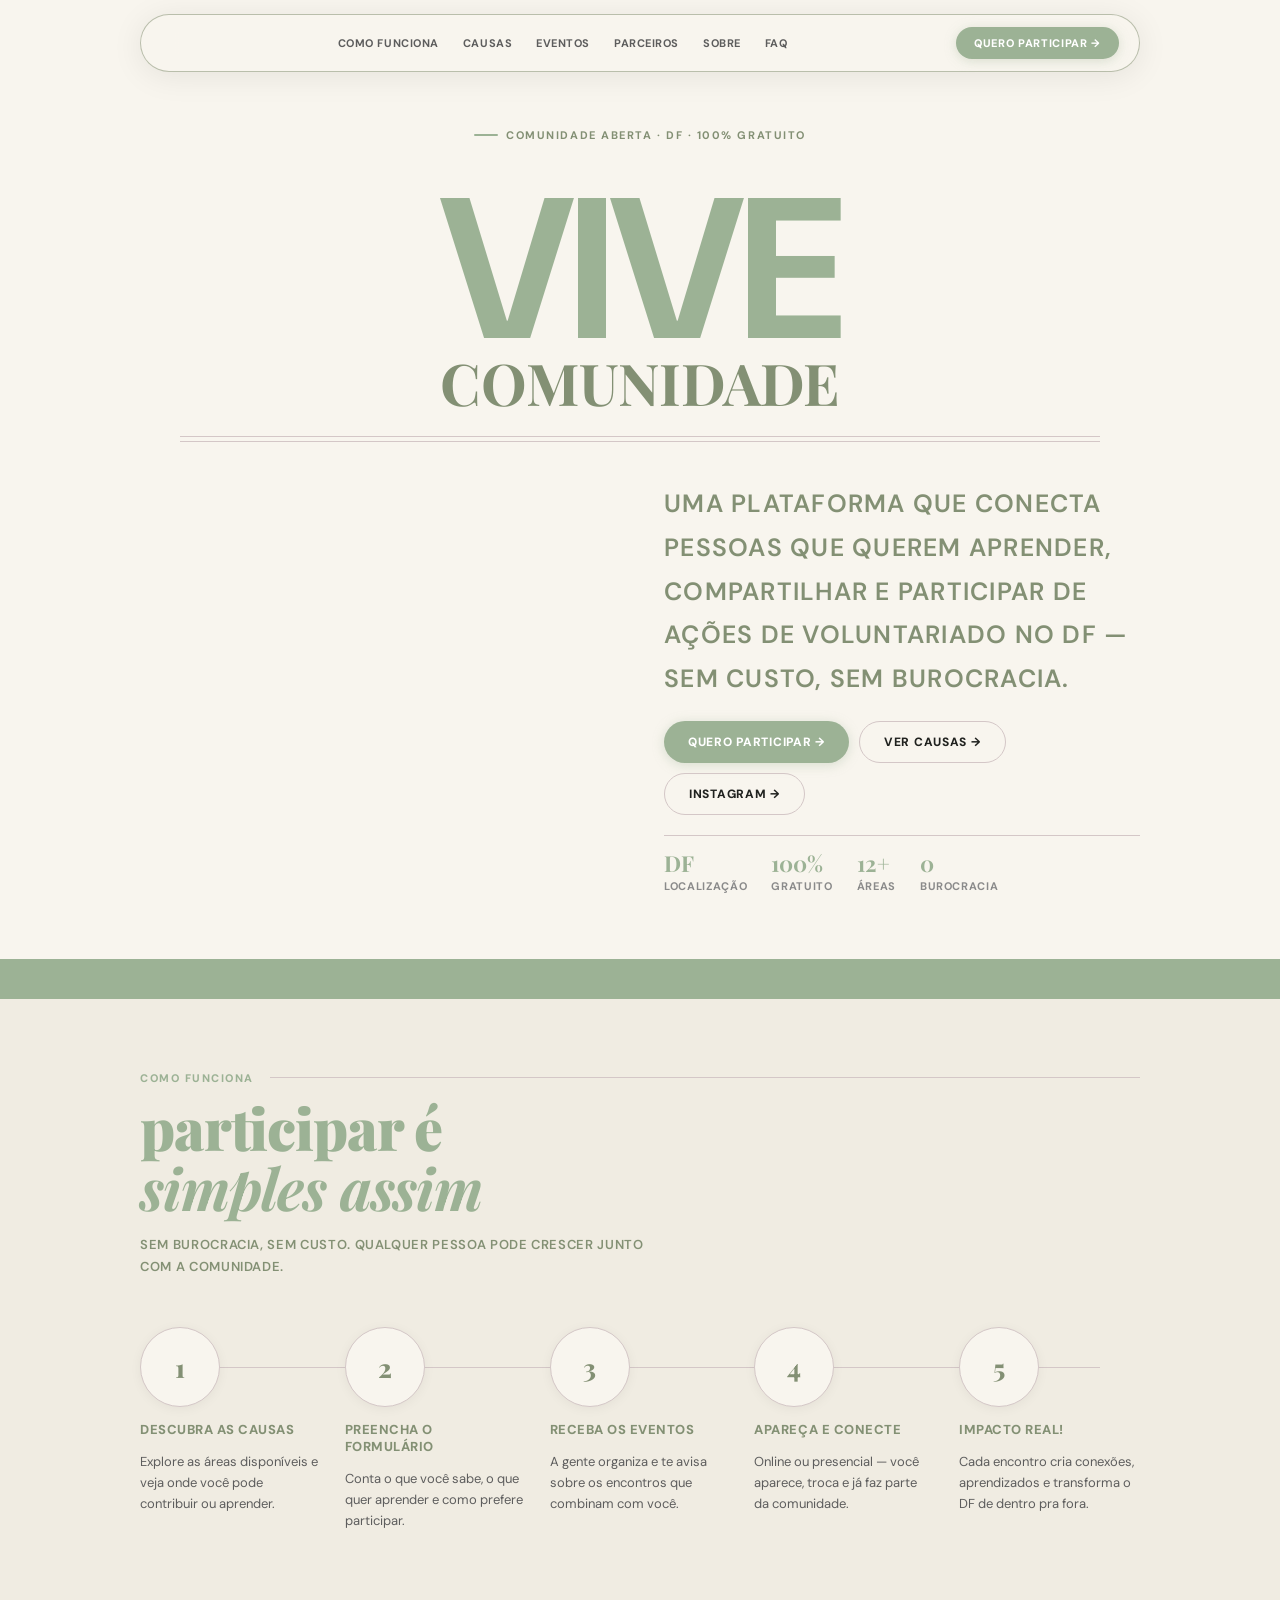
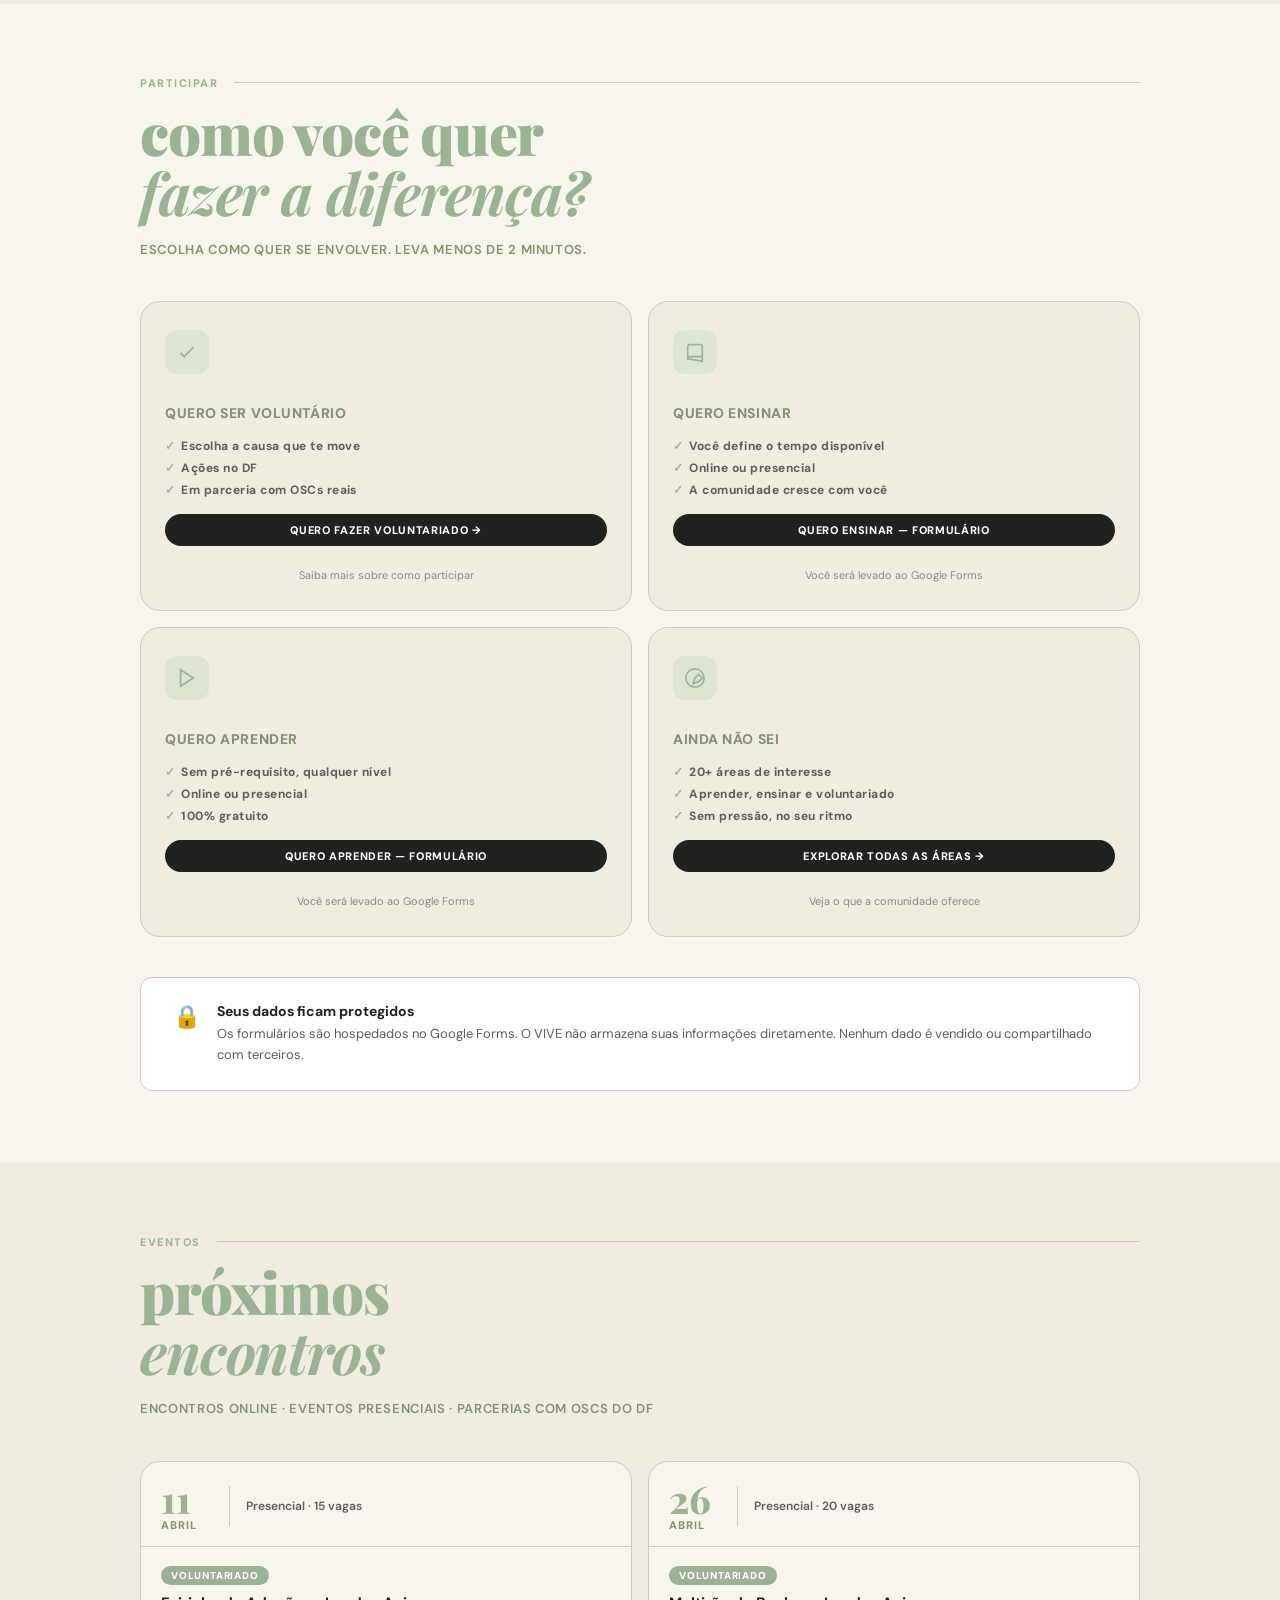
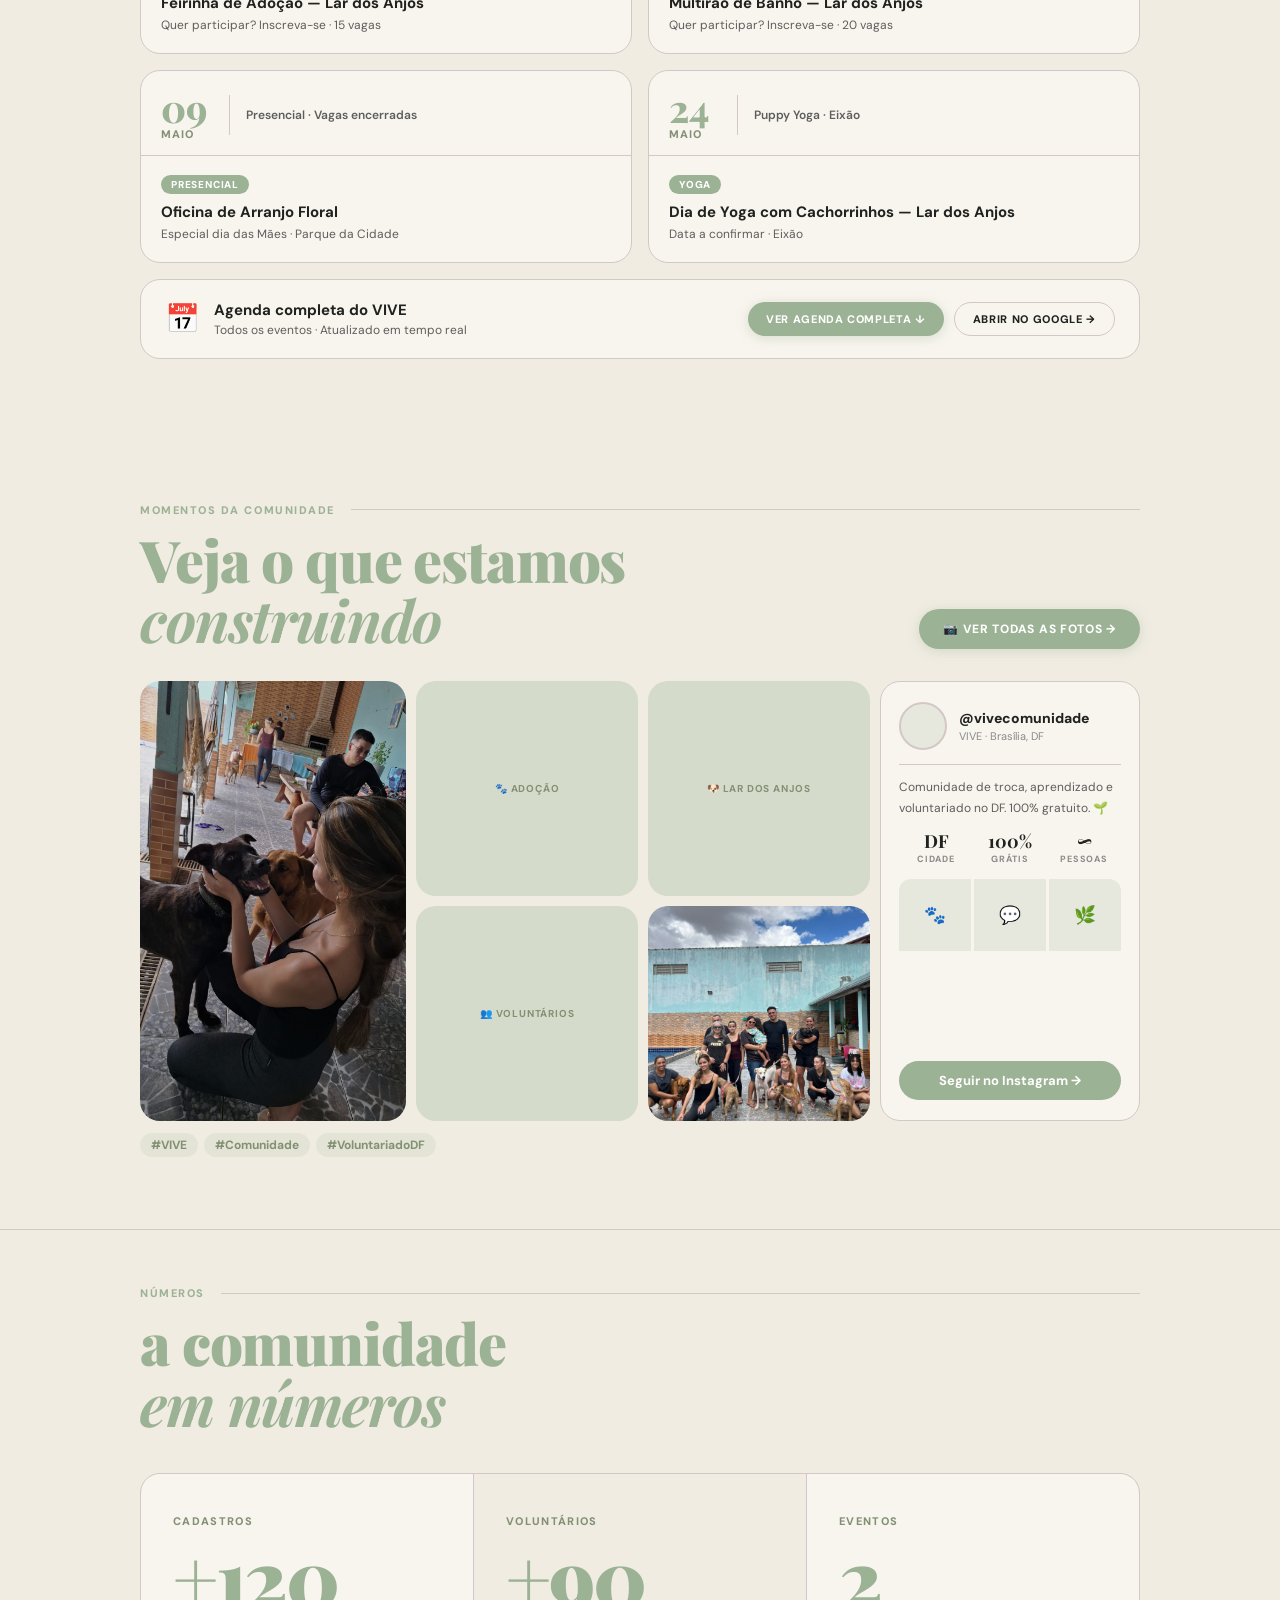
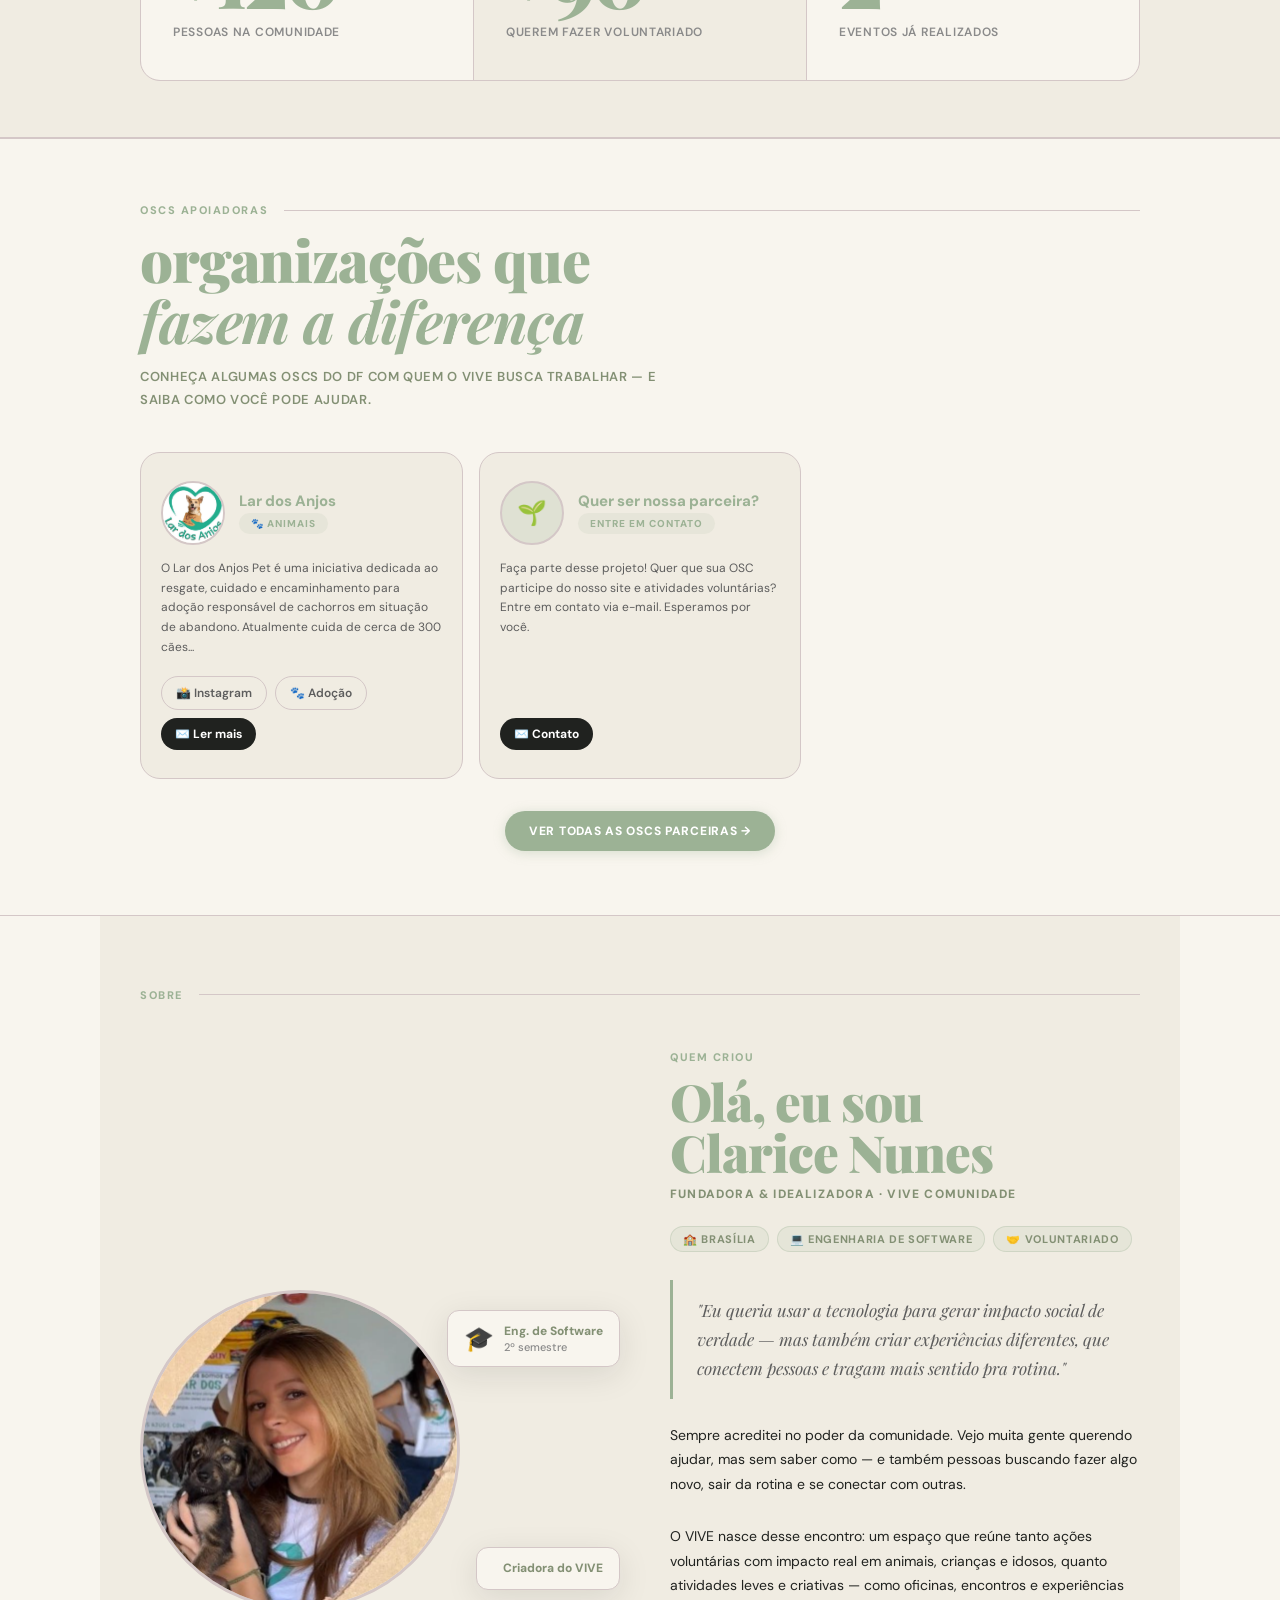
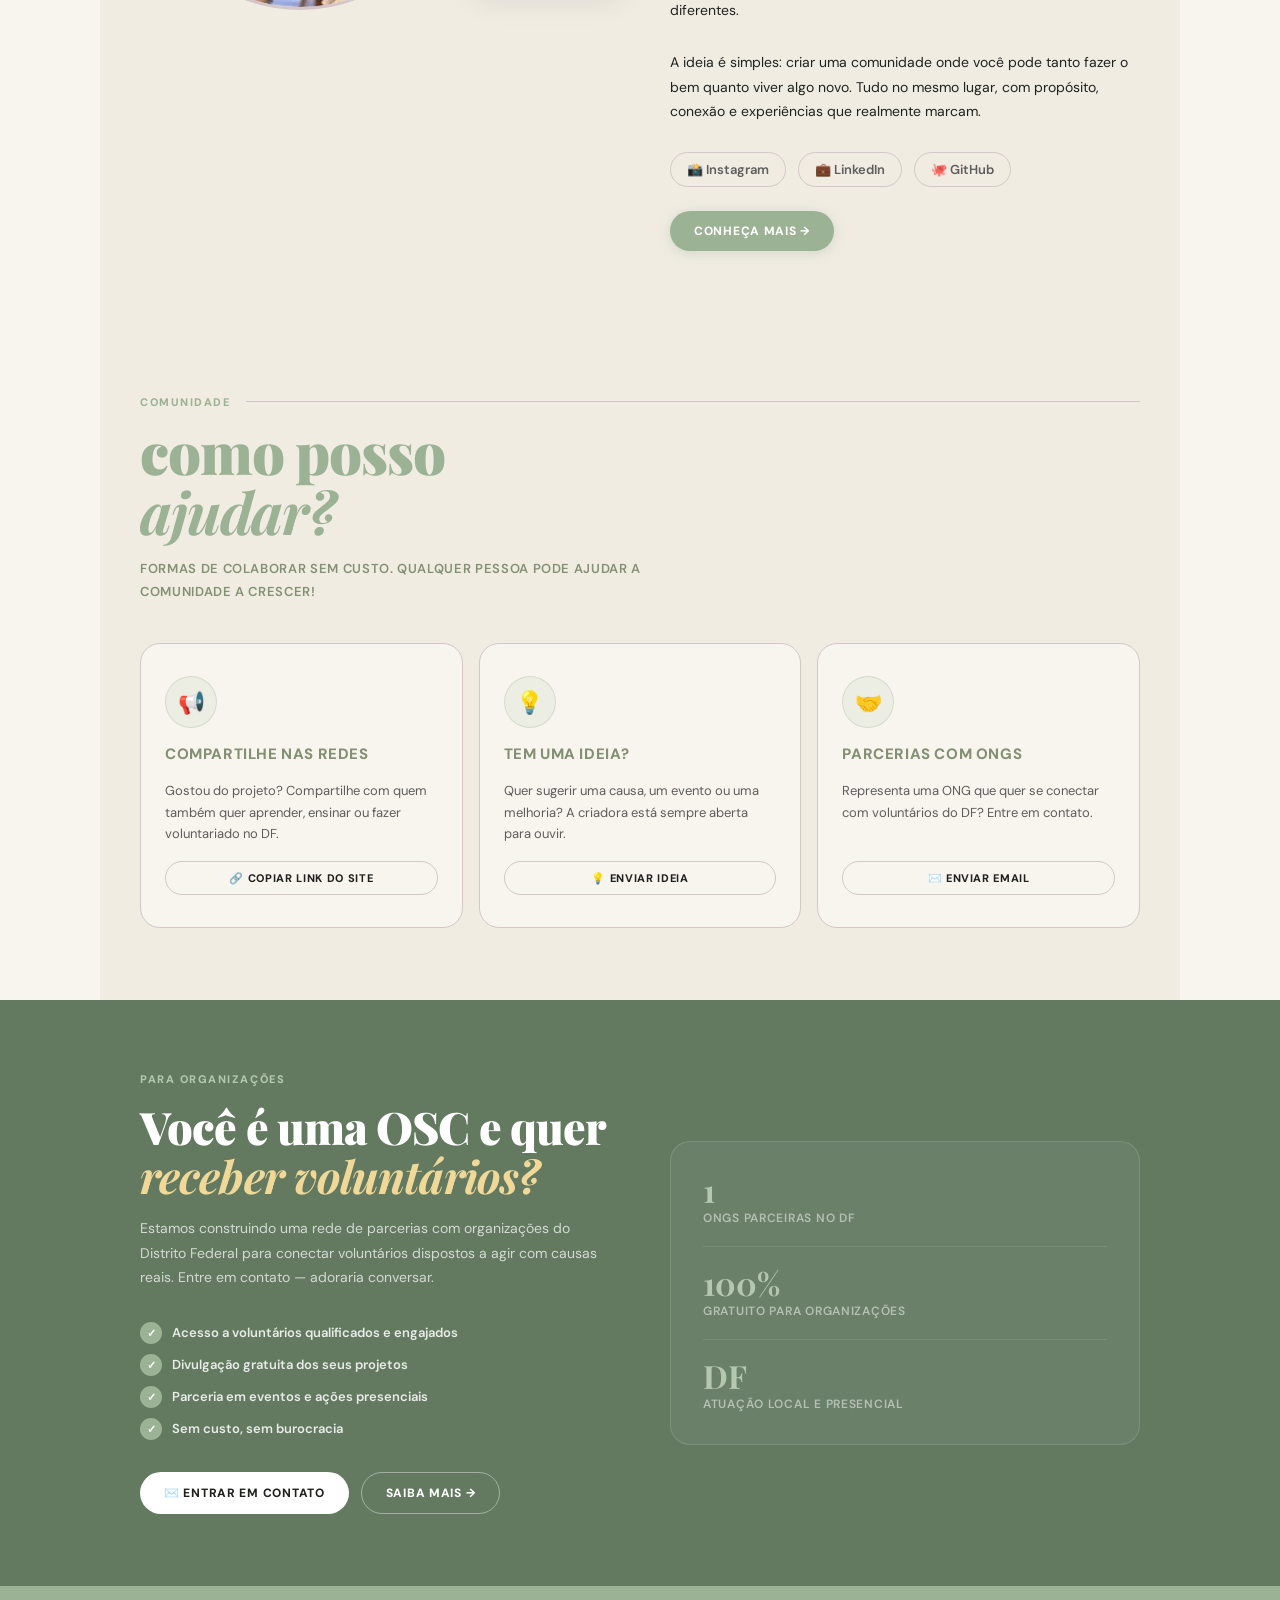
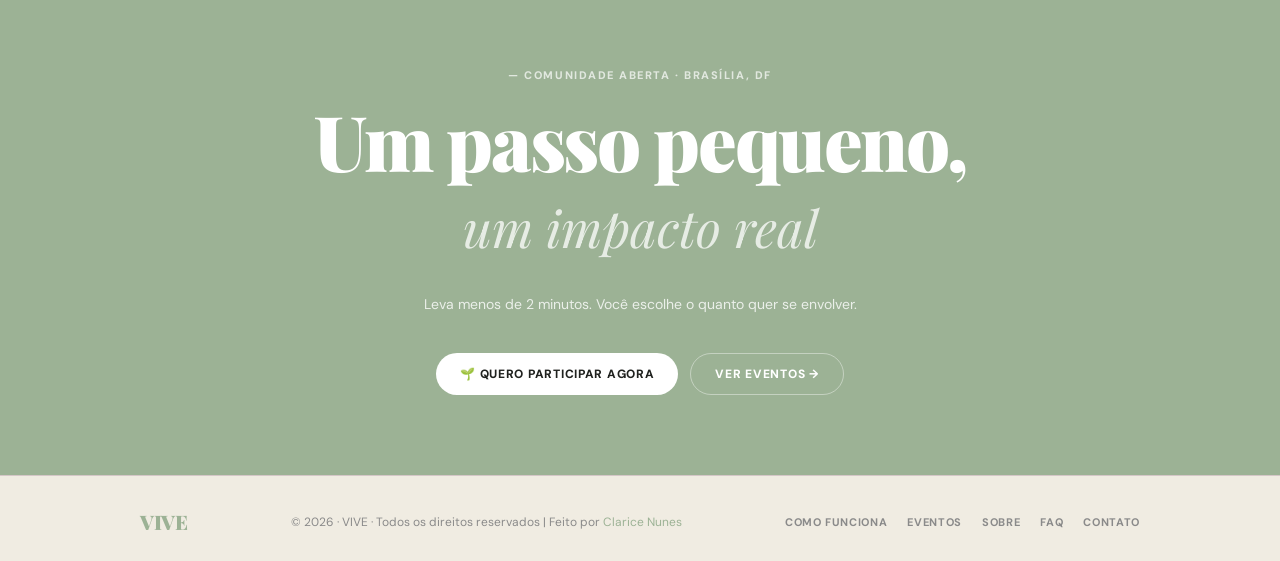
==== commit f979a9f3: "vagas encerradas" ====
--- a/index.html
+++ b/index.html
@@ -895,7 +895,7 @@
         <div class="event-card-header">
           <div class="event-date"><span class="day">09</span><span class="month">Maio</span></div>
           <div class="event-sep"></div>
-          <div class="event-meta">Presencial · Vagas limitadas</div>
+          <div class="event-meta">Presencial · Vagas encerradas</div>
         </div>
         <div class="event-card-body">
           <span class="event-tag">Presencial</span>
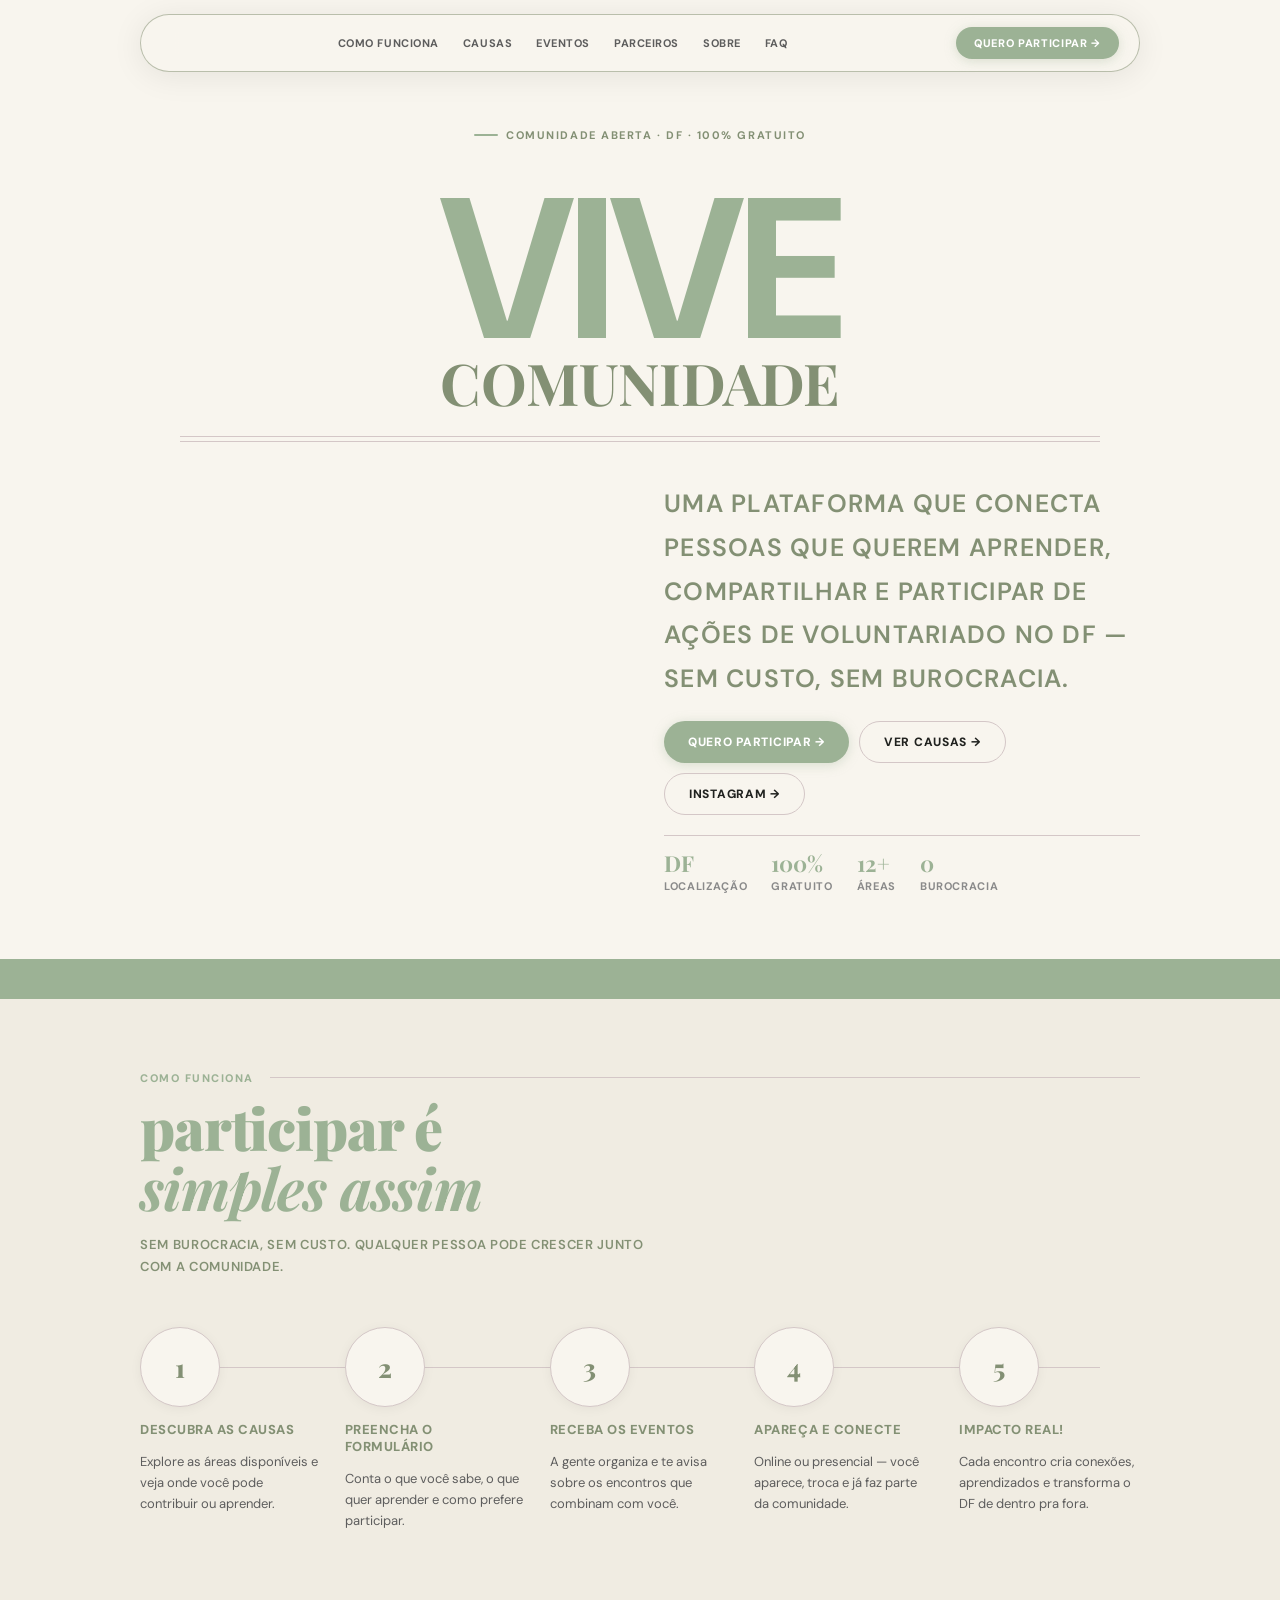
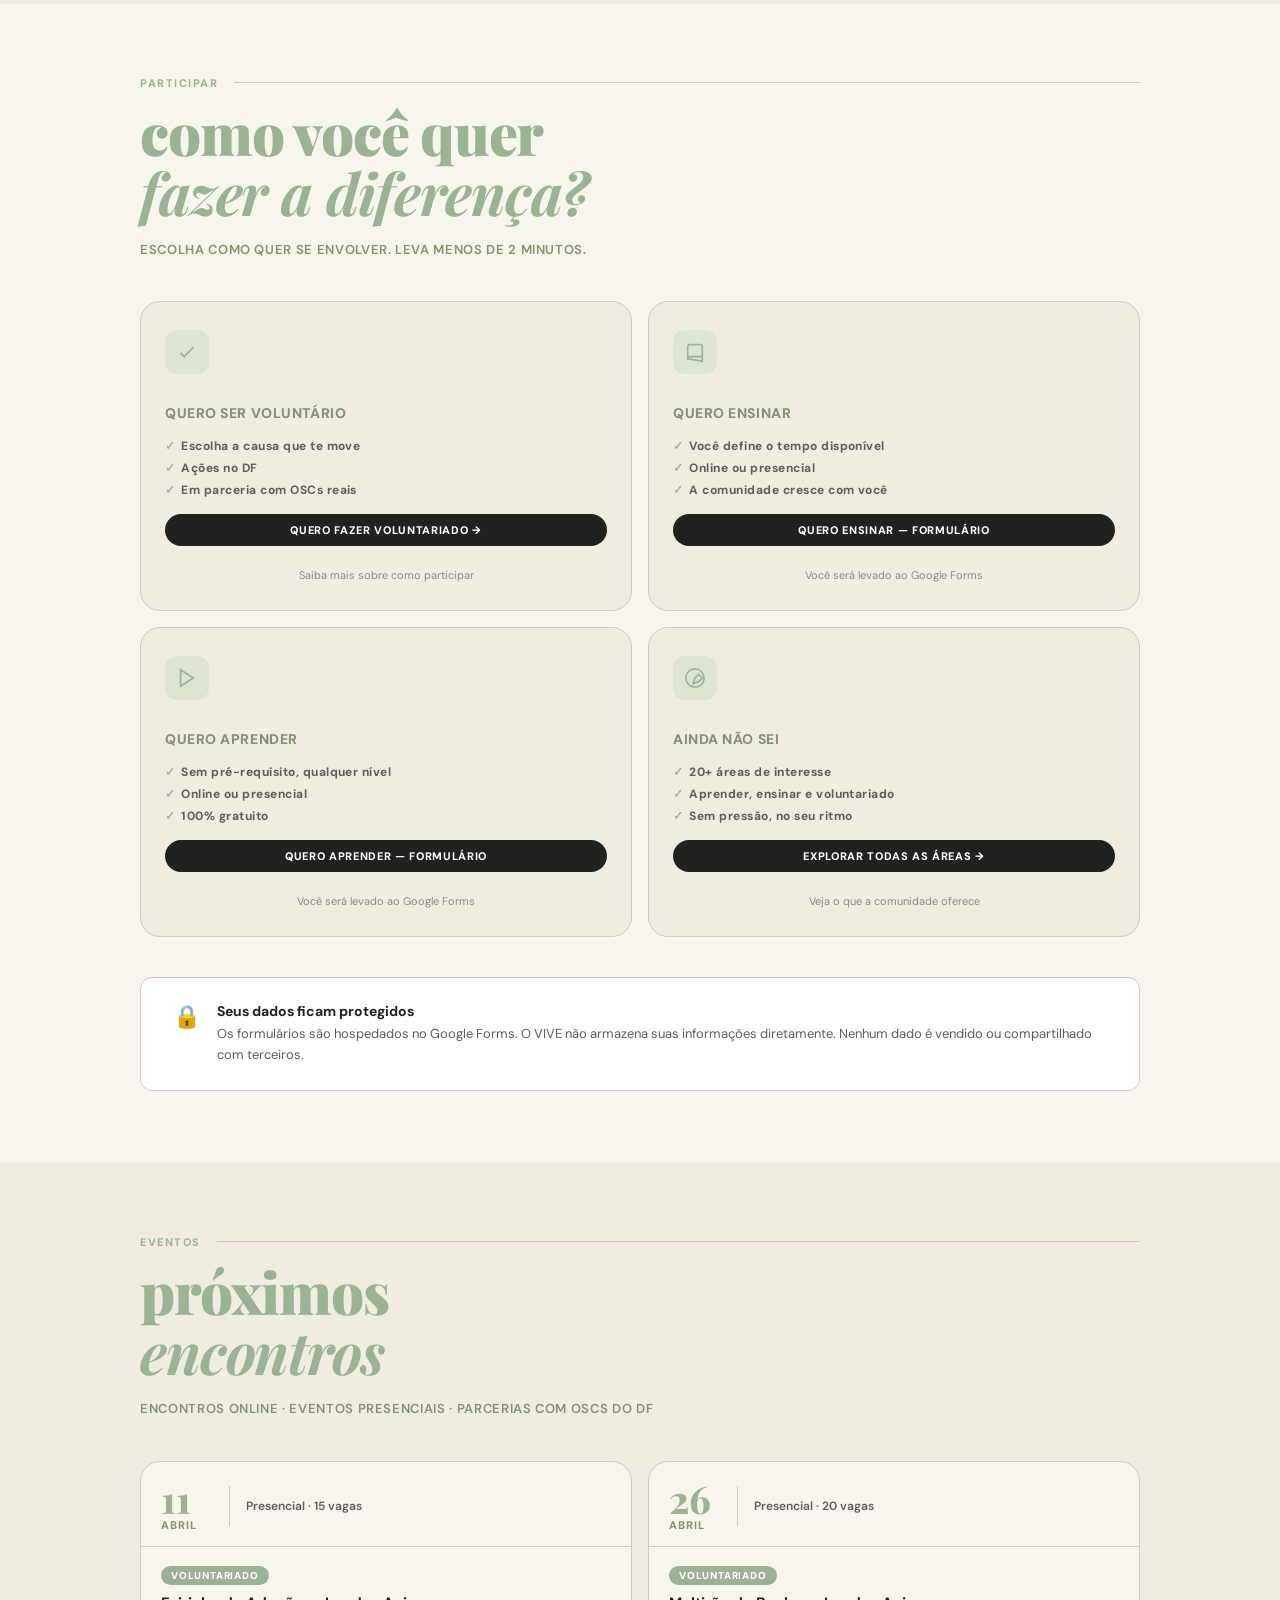
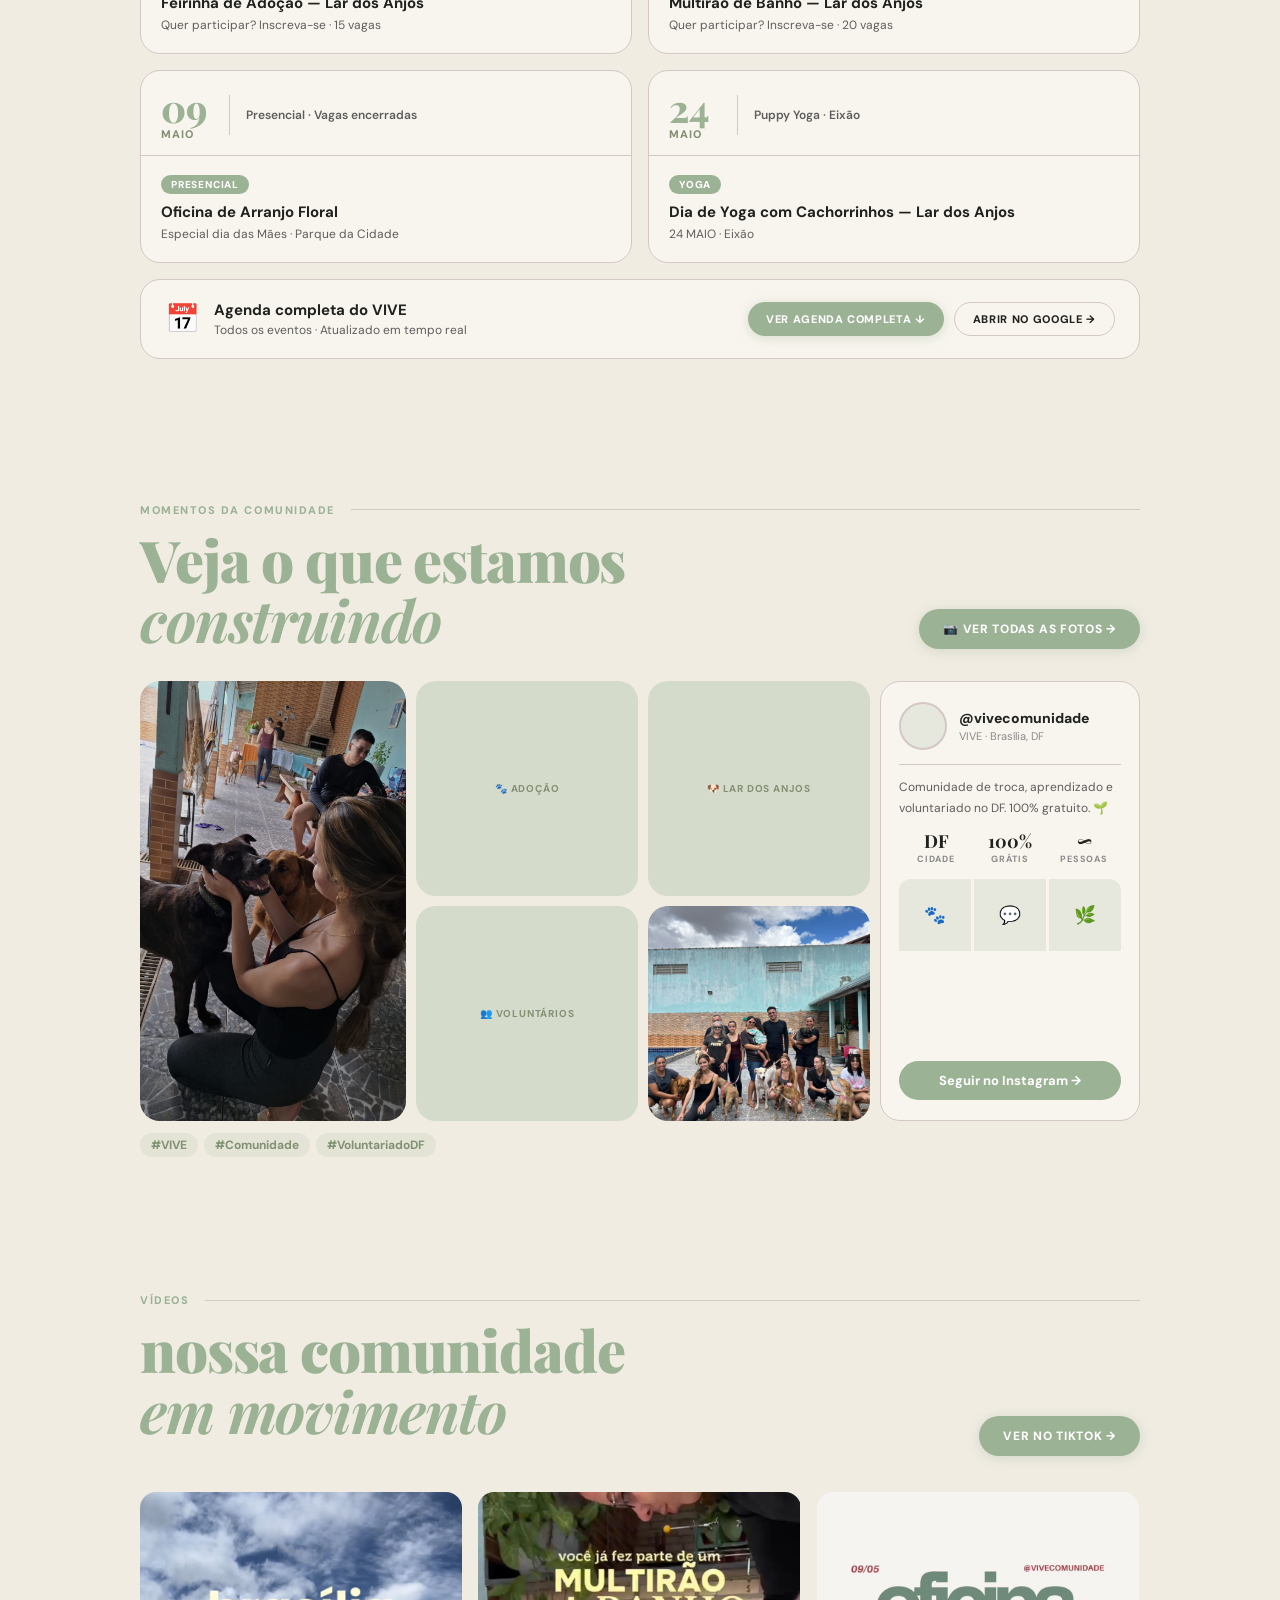
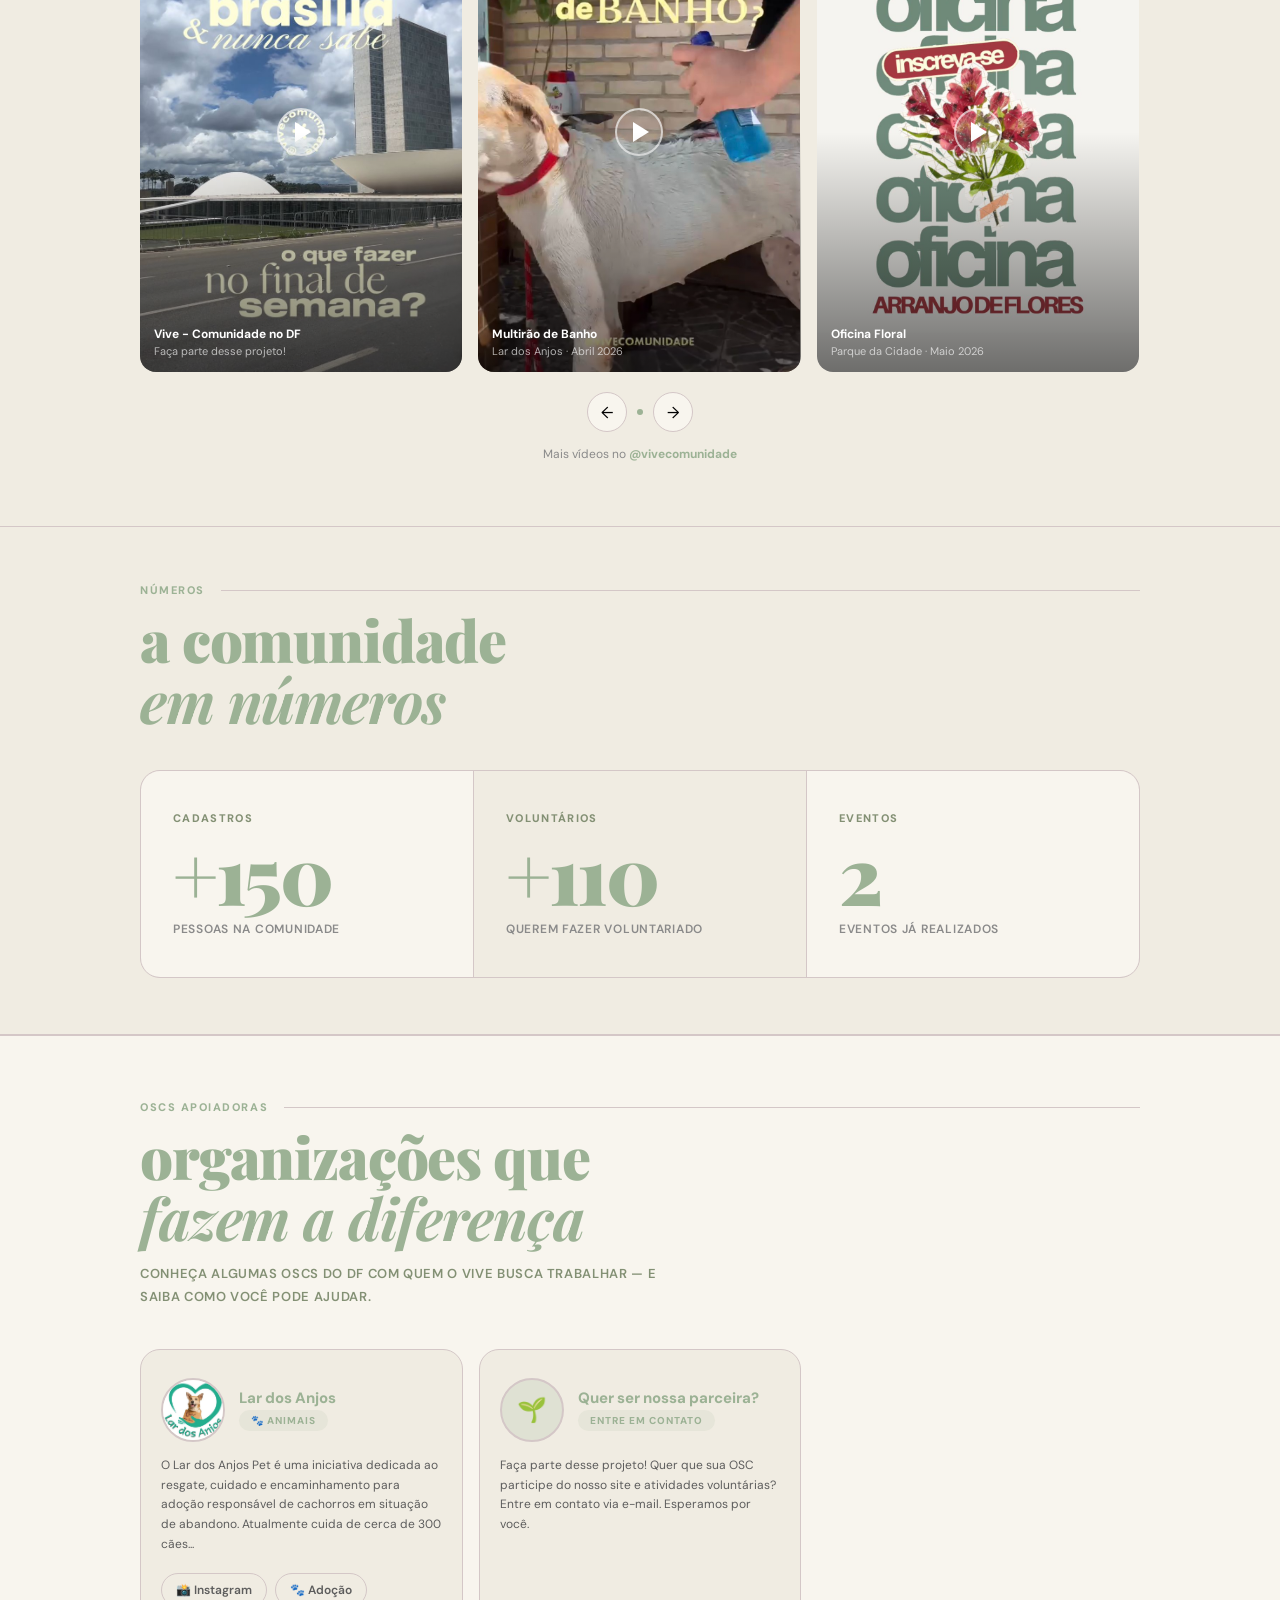
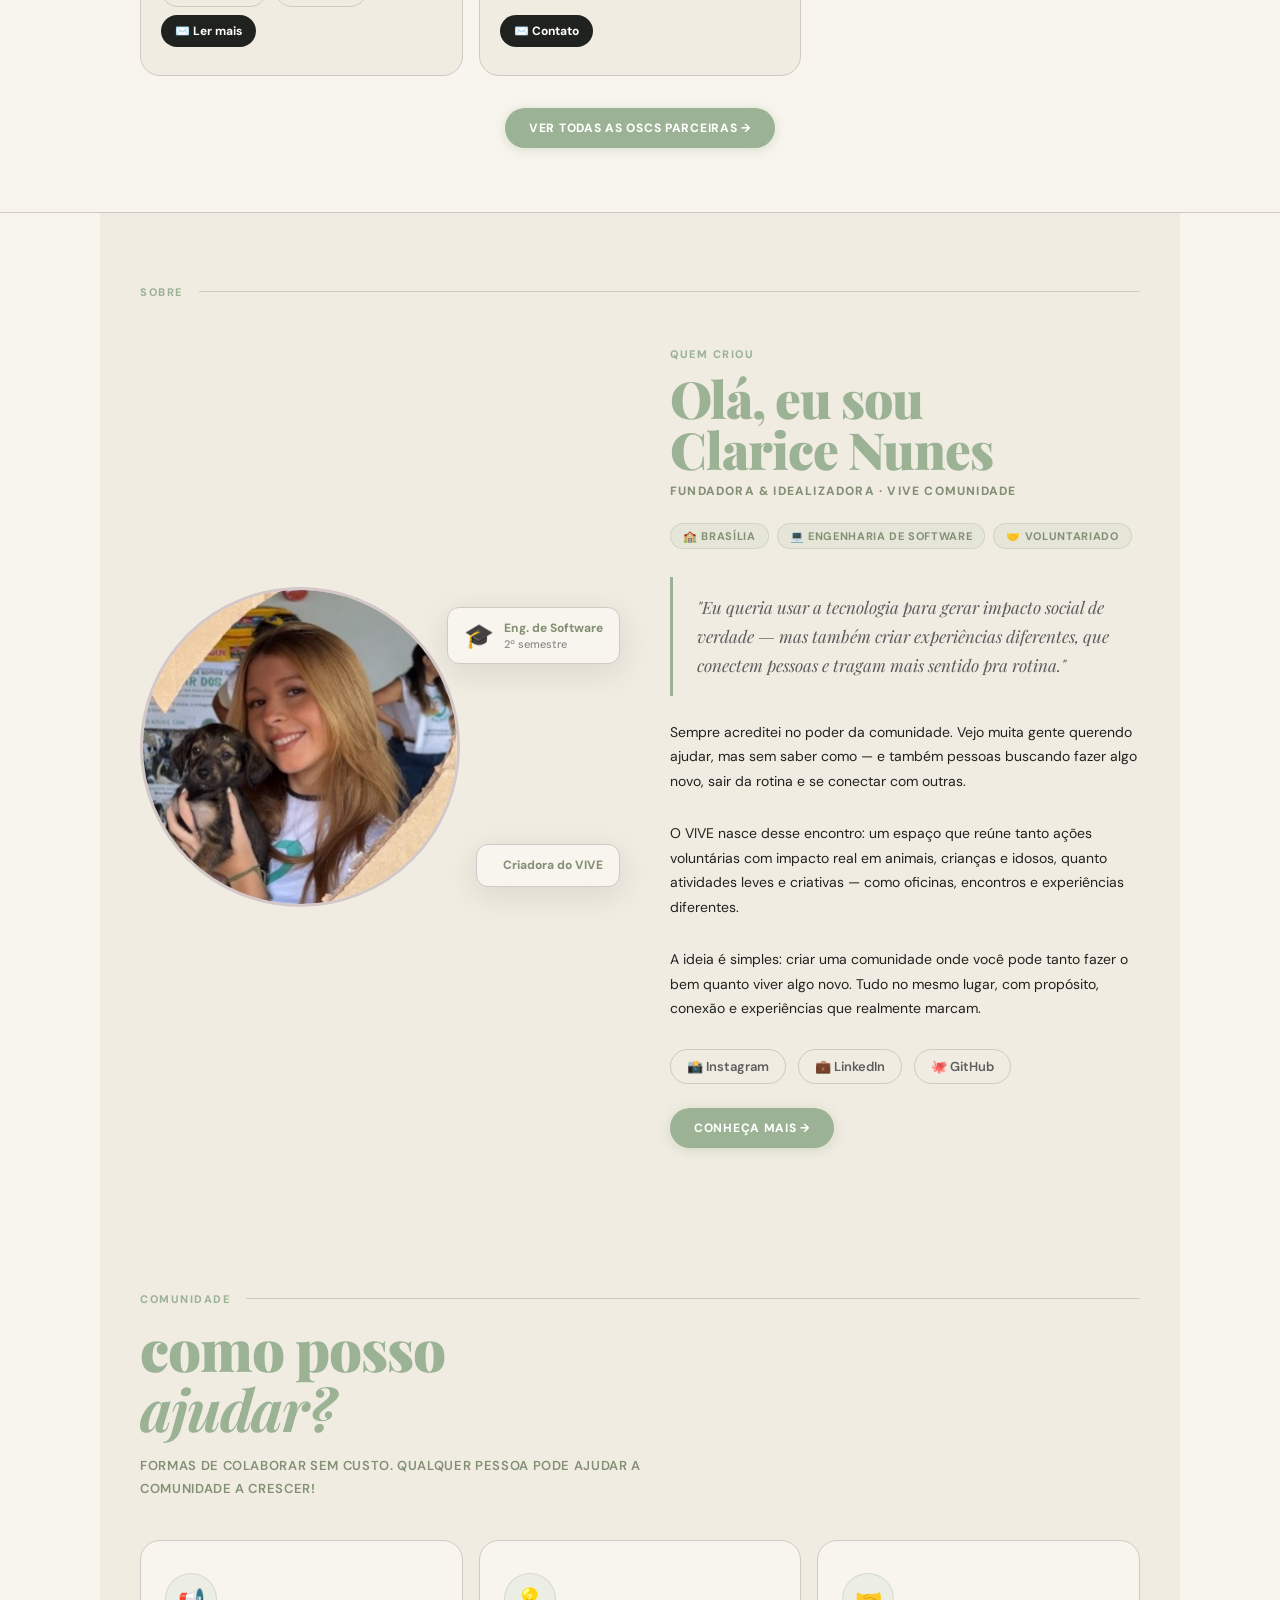
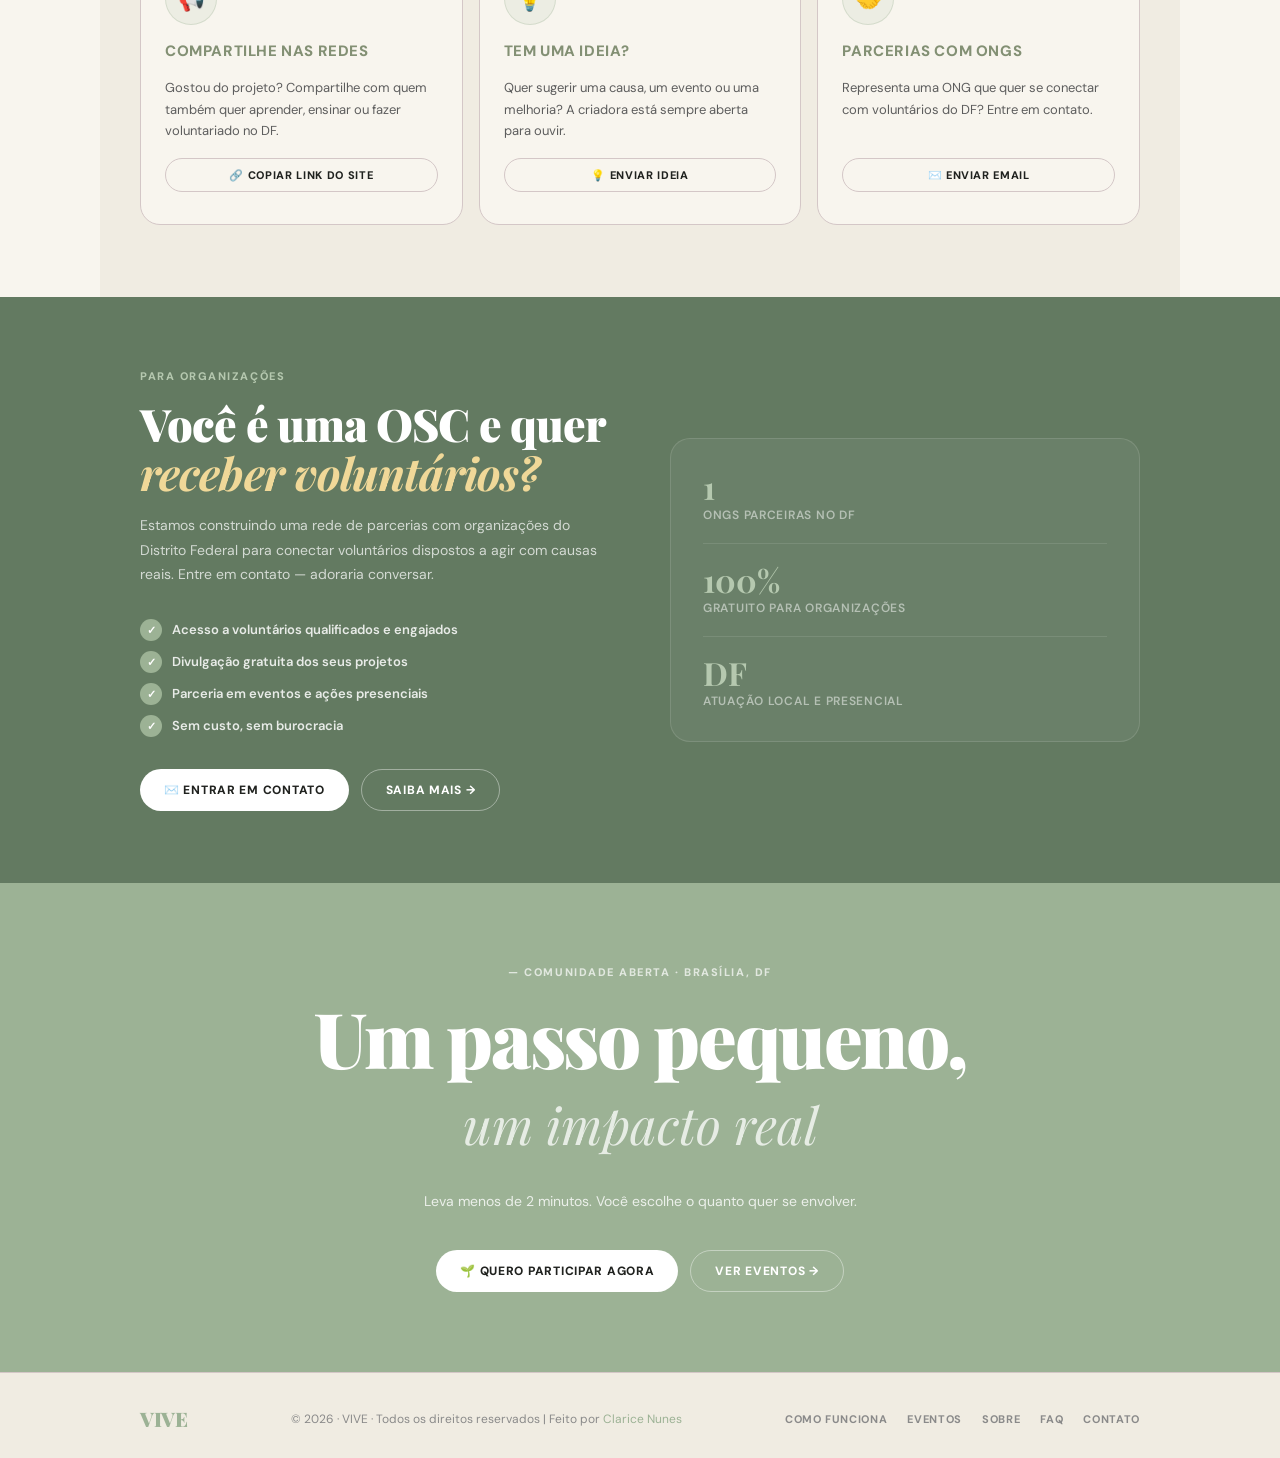
==== commit d363f11a: "adicionando aba de videos" ====
--- a/index.html
+++ b/index.html
@@ -566,6 +566,23 @@
     .m-btn-go { flex: 2; padding: 13px; border-radius: 100px; font-family: 'DM Sans', sans-serif; font-size: 14px; font-weight: 800; color: white; border: none; cursor: pointer; background: var(--green); transition: background .2s, transform .15s; }
     .m-btn-go:hover { background: var(--text-dark); transform: translateY(-1px); }
 
+    .vv-slide {
+  flex: 0 0 calc(33.33% - 11px);
+  border-radius: 16px;
+  overflow: hidden;
+  background: #20221f;
+  position: relative;
+  aspect-ratio: 9/16;
+  max-height: 480px;
+  cursor: pointer;
+  transition: transform .2s;
+}
+
+@media (max-width: 700px) {
+  .vv-slide {
+    flex: 0 0 calc(100% - 0px) !important;
+  }
+}
 
     .mobile-menu {
       display: none; position: fixed; inset: 0; z-index: 200;
@@ -912,7 +929,7 @@
         <div class="event-card-body">
           <span class="event-tag">Yoga</span>
           <h4>Dia de Yoga com Cachorrinhos — Lar dos Anjos</h4>
-          <p>Data a confirmar · Eixão</p>
+          <p>24 MAIO · Eixão</p>
         </div>
       </div>
     </div>
@@ -1015,6 +1032,166 @@
   </section>
 </div>
 
+
+<!-- ===== SEÇÃO DE VÍDEOS ===== -->
+<div style="background: var(--cream-dark);">
+  <section class="section" id="videos" style="padding-top:64px;padding-bottom:64px;">
+    <div class="section-header">
+      <span class="section-tag">Vídeos</span>
+      <hr>
+    </div>
+    <div style="display:flex;align-items:flex-end;justify-content:space-between;gap:16px;flex-wrap:wrap;margin-bottom:36px;">
+      <div>
+        <div class="section-title">nossa comunidade<br><em>em movimento</em></div>
+      </div>
+      <a href="https://www.tiktok.com/@vivecomunidade" target="_blank" rel="noopener" class="btn btn-green">Ver no TikTok →</a>
+    </div>
+
+    <div id="vvCarousel" style="display:flex;gap:16px;overflow:hidden;scroll-behavior:smooth;">
+
+      <div class="vv-slide" id="slide1" onclick="togglePlay(1)" style="flex:0 0 calc(33.33% - 11px);border-radius:16px;overflow:hidden;background:#20221f;position:relative;aspect-ratio:9/16;max-height:480px;cursor:pointer;">
+        <video id="vid1" src="fotos/videos/videovive.mp4" muted loop playsinline preload="metadata" poster="fotos/capavive.jpeg" style="width:100%;height:100%;object-fit:cover;display:block;"></video>
+        <div class="vv-play-btn" style="position:absolute;top:50%;left:50%;transform:translate(-50%,-50%);width:48px;height:48px;border-radius:50%;background:rgba(255,255,255,.18);border:2px solid rgba(255,255,255,.6);display:flex;align-items:center;justify-content:center;">
+          <div style="width:0;height:0;border-top:10px solid transparent;border-bottom:10px solid transparent;border-left:16px solid white;margin-left:3px;"></div>
+        </div>
+        <button id="mute1" onclick="event.stopPropagation();toggleMute(1)" style="position:absolute;top:12px;right:12px;width:32px;height:32px;border-radius:50%;background:rgba(0,0,0,.45);border:none;cursor:pointer;display:none;align-items:center;justify-content:center;font-size:14px;">🔇</button>
+        <div style="position:absolute;inset:0;display:flex;flex-direction:column;justify-content:flex-end;padding:14px;background:linear-gradient(to top,rgba(0,0,0,.55) 0%,transparent 50%);pointer-events:none;">
+          <div style="font-size:12px;font-weight:700;color:#fff;">Vive - Comunidade no DF</div>
+          <div style="font-size:11px;color:rgba(255,255,255,.65);margin-top:2px;">Faça parte desse projeto!</div>
+        </div>
+      </div>
+      
+      <div class="vv-slide" id="slide0" onclick="togglePlay(0)" style="flex:0 0 calc(33.33% - 11px);border-radius:16px;overflow:hidden;background:#20221f;position:relative;aspect-ratio:9/16;max-height:480px;cursor:pointer;">
+        <video id="vid0" src="fotos/videos/videomultirao.mp4" muted loop playsinline preload="metadata" poster="fotos/capamultirao.jpeg" style="width:100%;height:100%;object-fit:cover;display:block;"></video>
+        <div class="vv-play-btn" style="position:absolute;top:50%;left:50%;transform:translate(-50%,-50%);width:48px;height:48px;border-radius:50%;background:rgba(255,255,255,.18);border:2px solid rgba(255,255,255,.6);display:flex;align-items:center;justify-content:center;">
+          <div style="width:0;height:0;border-top:10px solid transparent;border-bottom:10px solid transparent;border-left:16px solid white;margin-left:3px;"></div>
+        </div>
+        <button id="mute0" onclick="event.stopPropagation();toggleMute(0)" style="position:absolute;top:12px;right:12px;width:32px;height:32px;border-radius:50%;background:rgba(0,0,0,.45);border:none;cursor:pointer;display:none;align-items:center;justify-content:center;font-size:14px;" id="mute0">🔇</button>
+        <div style="position:absolute;inset:0;display:flex;flex-direction:column;justify-content:flex-end;padding:14px;background:linear-gradient(to top,rgba(0,0,0,.55) 0%,transparent 50%);pointer-events:none;">
+          <div style="font-size:12px;font-weight:700;color:#fff;">Multirão de Banho</div>
+          <div style="font-size:11px;color:rgba(255,255,255,.65);margin-top:2px;">Lar dos Anjos · Abril 2026</div>
+        </div>
+      </div>
+
+    
+      <div class="vv-slide" id="slide2" onclick="togglePlay(2)" style="flex:0 0 calc(33.33% - 11px);border-radius:16px;overflow:hidden;background:#20221f;position:relative;aspect-ratio:9/16;max-height:480px;cursor:pointer;">
+        <video id="vid2" src="fotos/videos/videoflores.mp4" muted loop playsinline preload="metadata" poster="fotos/capaflores.jpeg" style="width:100%;height:100%;object-fit:cover;display:block;"></video>
+        <div class="vv-play-btn" style="position:absolute;top:50%;left:50%;transform:translate(-50%,-50%);width:48px;height:48px;border-radius:50%;background:rgba(255,255,255,.18);border:2px solid rgba(255,255,255,.6);display:flex;align-items:center;justify-content:center;">
+          <div style="width:0;height:0;border-top:10px solid transparent;border-bottom:10px solid transparent;border-left:16px solid white;margin-left:3px;"></div>
+        </div>
+        <button id="mute2" onclick="event.stopPropagation();toggleMute(2)" style="position:absolute;top:12px;right:12px;width:32px;height:32px;border-radius:50%;background:rgba(0,0,0,.45);border:none;cursor:pointer;display:none;align-items:center;justify-content:center;font-size:14px;">🔇</button>
+        <div style="position:absolute;inset:0;display:flex;flex-direction:column;justify-content:flex-end;padding:14px;background:linear-gradient(to top,rgba(0,0,0,.55) 0%,transparent 50%);pointer-events:none;">
+          <div style="font-size:12px;font-weight:700;color:#fff;">Oficina Floral</div>
+          <div style="font-size:11px;color:rgba(255,255,255,.65);margin-top:2px;">Parque da Cidade · Maio 2026</div>
+        </div>
+      </div>
+
+    </div>
+
+    <!-- Navegação -->
+    <div style="display:flex;gap:10px;margin-top:20px;justify-content:center;align-items:center;">
+      <button onclick="vvNav(-1)" style="width:40px;height:40px;border-radius:50%;border:1.5px solid var(--border);background:var(--cream);cursor:pointer;font-size:16px;">←</button>
+      <div id="vvDots" style="display:flex;gap:6px;"></div>
+      <button onclick="vvNav(1)" style="width:40px;height:40px;border-radius:50%;border:1.5px solid var(--border);background:var(--cream);cursor:pointer;font-size:16px;">→</button>
+    </div>
+
+    <p style="text-align:center;font-size:12px;color:var(--text-light);margin-top:14px;">
+      Mais vídeos no <a href="https://www.instagram.com/vivecomunidade/" target="_blank" rel="noopener" style="color:var(--green);font-weight:700;">@vivecomunidade</a>
+    </p>
+  </section>
+</div>
+
+<script>
+(function(){
+  const TOTAL_VV = 3; // atualize quando adicionar vídeos
+  let vvCurrent = 0;
+  const isMobileVV = () => window.innerWidth <= 700;
+  const visibleVV = () => isMobileVV() ? 1 : 3;
+
+  function buildDotsVV() {
+    const c = document.getElementById('vvDots');
+    if (!c) return;
+    c.innerHTML = '';
+    const pages = Math.ceil(TOTAL_VV / visibleVV());
+    for (let i = 0; i < pages; i++) {
+      const d = document.createElement('div');
+      d.style.cssText = 'width:6px;height:6px;border-radius:50%;background:' + (i===0?'var(--green)':'var(--border)') + ';transition:background .2s,width .2s;cursor:pointer;';
+      d.onclick = () => goToPageVV(i);
+      c.appendChild(d);
+    }
+  }
+
+  function updateDotsVV() {
+    const dots = document.querySelectorAll('#vvDots div');
+    const page = Math.round(vvCurrent / visibleVV());
+    dots.forEach((d, i) => {
+      d.style.background = i === page ? 'var(--green)' : 'var(--border)';
+      d.style.width = i === page ? '18px' : '6px';
+      d.style.borderRadius = i === page ? '3px' : '50%';
+    });
+  }
+
+  function goToPageVV(page) {
+    const vc = visibleVV();
+    const slides = document.querySelectorAll('.vv-slide');
+    if (!slides.length) return;
+    const slideW = slides[0].offsetWidth + 16;
+    vvCurrent = Math.max(0, Math.min(page * vc, TOTAL_VV - vc));
+    document.getElementById('vvCarousel').scrollLeft = vvCurrent * slideW;
+    updateDotsVV();
+  }
+
+  window.vvNav = function(dir) {
+    const vc = visibleVV();
+    const pages = Math.ceil(TOTAL_VV / vc);
+    const cur = Math.round(vvCurrent / vc);
+    goToPageVV(Math.max(0, Math.min(cur + dir, pages - 1)));
+  };
+
+  const playingVV = {}, mutedVV = {};
+
+  window.togglePlay = function(i) {
+    const vid = document.getElementById('vid' + i);
+    const slide = document.getElementById('slide' + i);
+    const muteBtn = document.getElementById('mute' + i);
+    if (!vid) return;
+    if (playingVV[i]) {
+      vid.pause(); playingVV[i] = false;
+      slide.querySelector('.vv-play-btn').style.display = 'flex';
+      if (muteBtn) muteBtn.style.display = 'none';
+    } else {
+      for (let j = 0; j < TOTAL_VV; j++) {
+        if (j !== i && playingVV[j]) {
+          const v2 = document.getElementById('vid' + j);
+          if (v2) v2.pause();
+          playingVV[j] = false;
+          const s2 = document.getElementById('slide' + j);
+          if (s2) { s2.querySelector('.vv-play-btn').style.display = 'flex'; }
+          const m2 = document.getElementById('mute' + j);
+          if (m2) m2.style.display = 'none';
+        }
+      }
+      vid.muted = true; mutedVV[i] = true;
+      vid.play().catch(() => {});
+      playingVV[i] = true;
+      slide.querySelector('.vv-play-btn').style.display = 'none';
+      if (muteBtn) muteBtn.style.display = 'flex';
+    }
+  };
+
+  window.toggleMute = function(i) {
+    const vid = document.getElementById('vid' + i);
+    const btn = document.getElementById('mute' + i);
+    if (!vid || !btn) return;
+    mutedVV[i] = !mutedVV[i];
+    vid.muted = mutedVV[i];
+    btn.textContent = mutedVV[i] ? '🔇' : '🔊';
+  };
+
+  buildDotsVV();
+})();
+</script>
+
 <div style="background: var(--sage); border-top: 1px solid var(--border); border-bottom: 1px solid var(--border);">
   <div class="section" style="padding-top: 56px; padding-bottom: 56px;">
     <div class="section-header">
@@ -1025,12 +1202,12 @@
     <div class="numeros-grid" style="display: grid; grid-template-columns: repeat(3, 1fr); gap: 1px; background: var(--border); border: 1px solid var(--border); border-radius: var(--radius); overflow: hidden; margin-top: 40px;">
       <div style="background: var(--cream); padding: 40px 32px; display: flex; flex-direction: column; gap: 8px;">
         <span style="font-size: 11px; font-weight: 800; color: var(--green-dark); letter-spacing: .12em; text-transform: uppercase;">Cadastros</span>
-        <span style="font-family: 'Playfair Display', serif; font-size: clamp(52px, 7vw, 80px); font-weight: 900; color: var(--green); line-height: 1; letter-spacing: -0.03em;">+120</span> <!-- *** -->
+        <span style="font-family: 'Playfair Display', serif; font-size: clamp(52px, 7vw, 80px); font-weight: 900; color: var(--green); line-height: 1; letter-spacing: -0.03em;">+150</span> <!-- *** -->
         <span style="font-size: 12px; color: var(--text-light); font-weight: 600; text-transform: uppercase; letter-spacing: .06em;">pessoas na comunidade</span>
       </div>
       <div style="background: var(--cream-dark); padding: 40px 32px; display: flex; flex-direction: column; gap: 8px;">
         <span style="font-size: 11px; font-weight: 800; color: var(--green-dark); letter-spacing: .12em; text-transform: uppercase;">Voluntários</span>
-        <span style="font-family: 'Playfair Display', serif; font-size: clamp(52px, 7vw, 80px); font-weight: 900; color: var(--green); line-height: 1; letter-spacing: -0.03em;">+90</span> <!-- *** -->
+        <span style="font-family: 'Playfair Display', serif; font-size: clamp(52px, 7vw, 80px); font-weight: 900; color: var(--green); line-height: 1; letter-spacing: -0.03em;">+110</span> <!-- *** -->
         <span style="font-size: 12px; color: var(--text-light); font-weight: 600; text-transform: uppercase; letter-spacing: .06em;">querem fazer voluntariado</span>
       </div>
       <div style="background: var(--cream); padding: 40px 32px; display: flex; flex-direction: column; gap: 8px;">
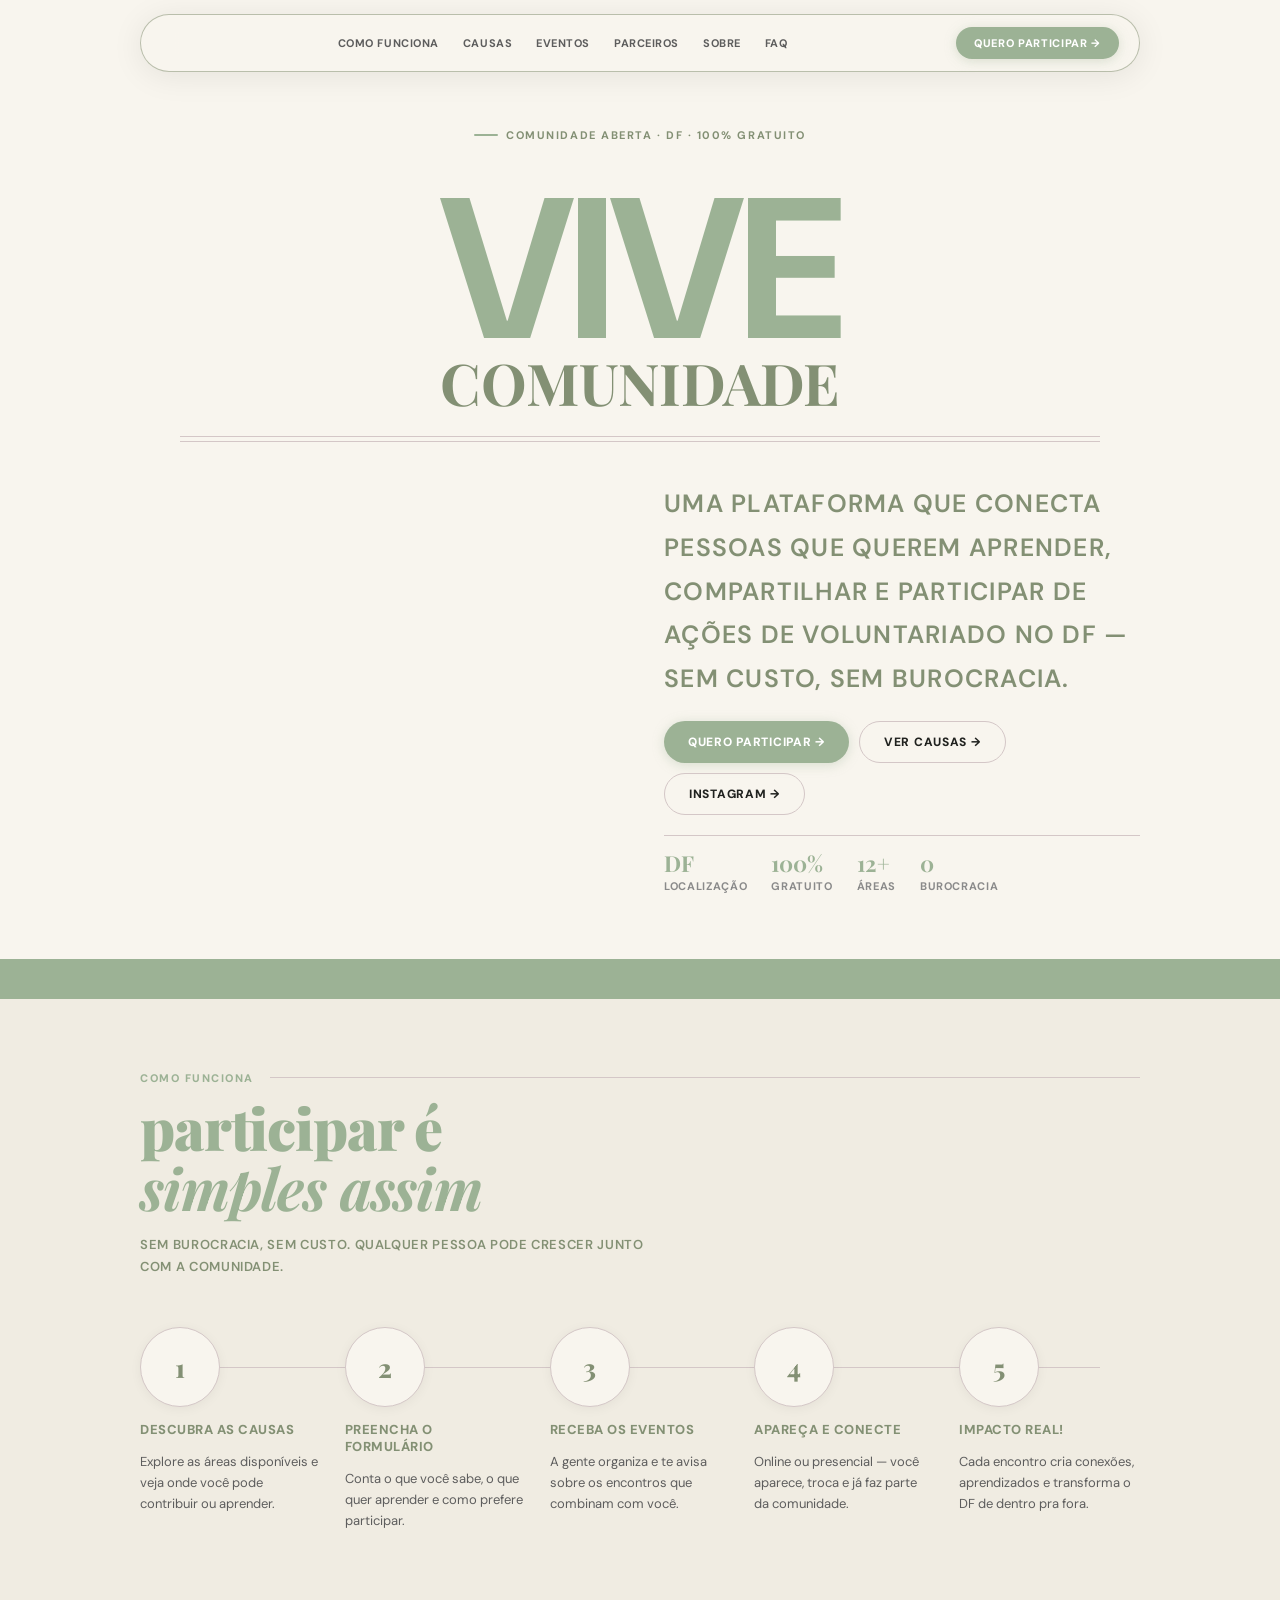
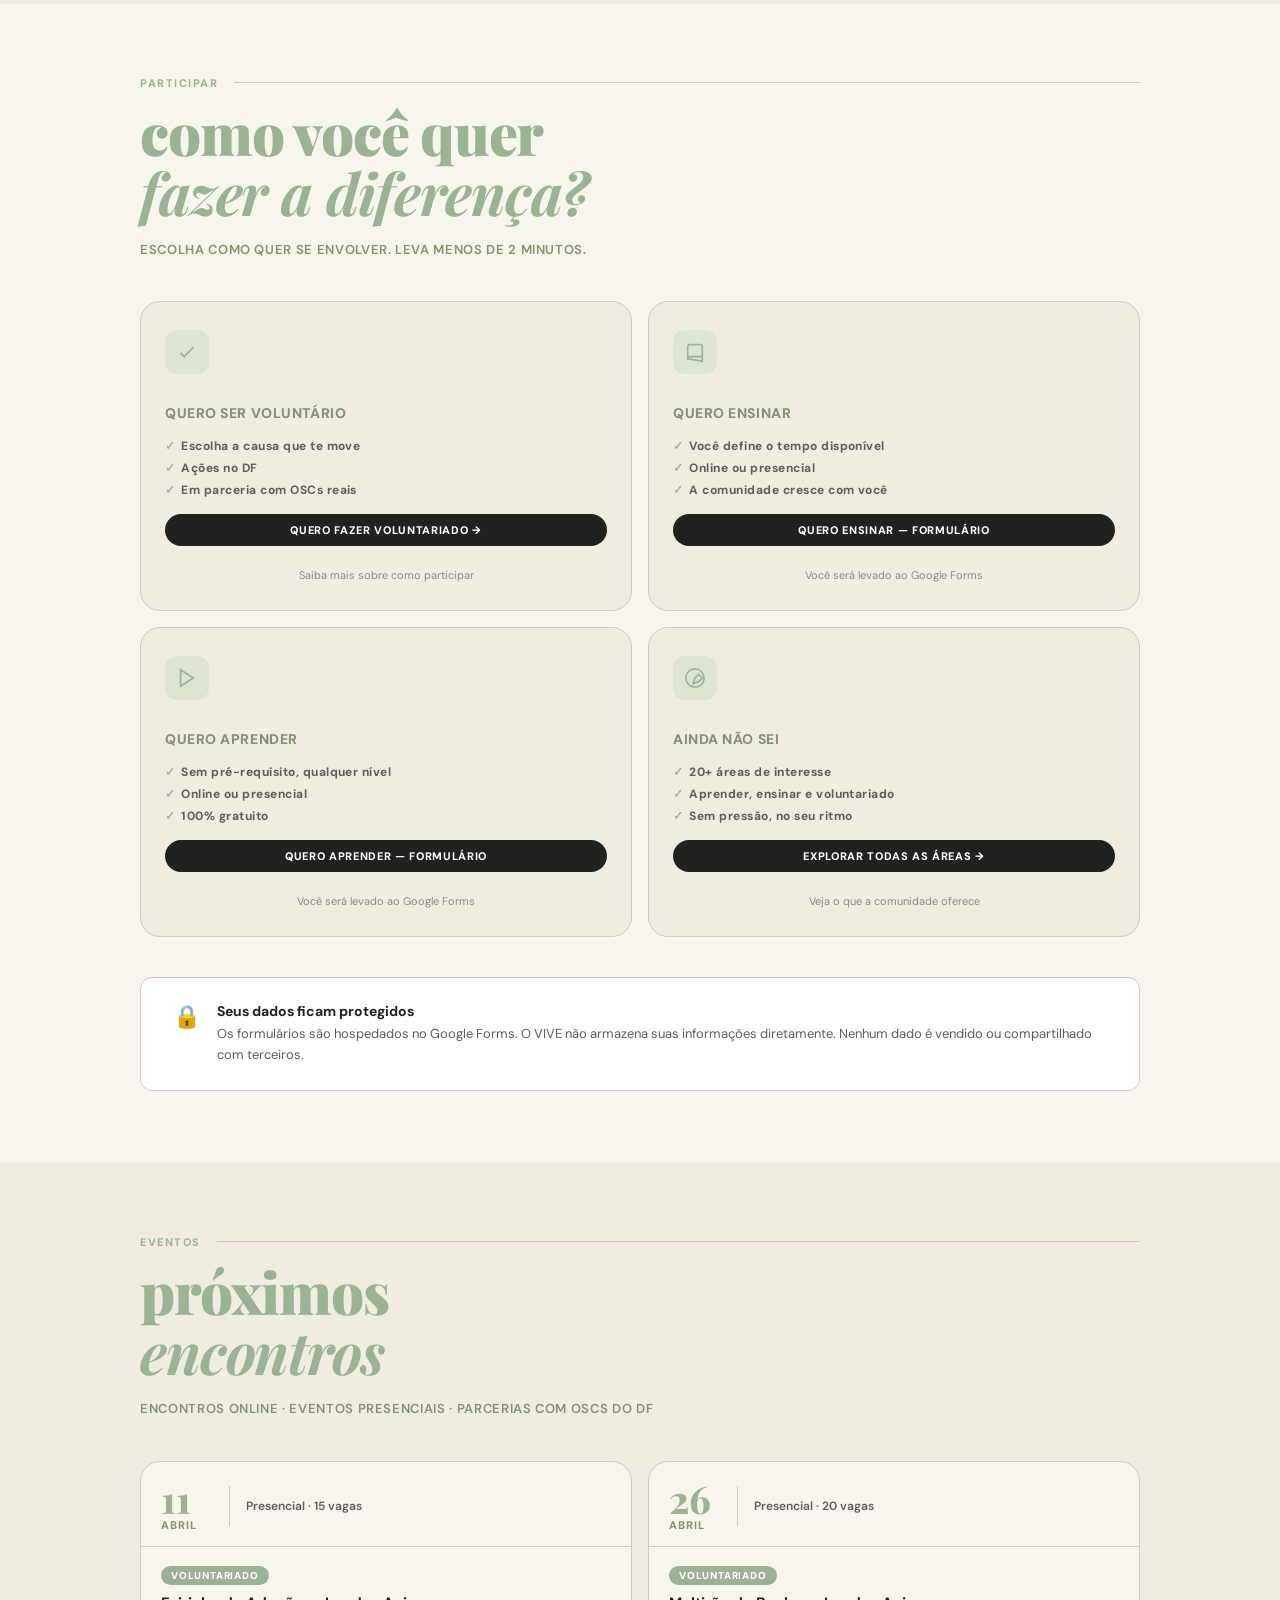
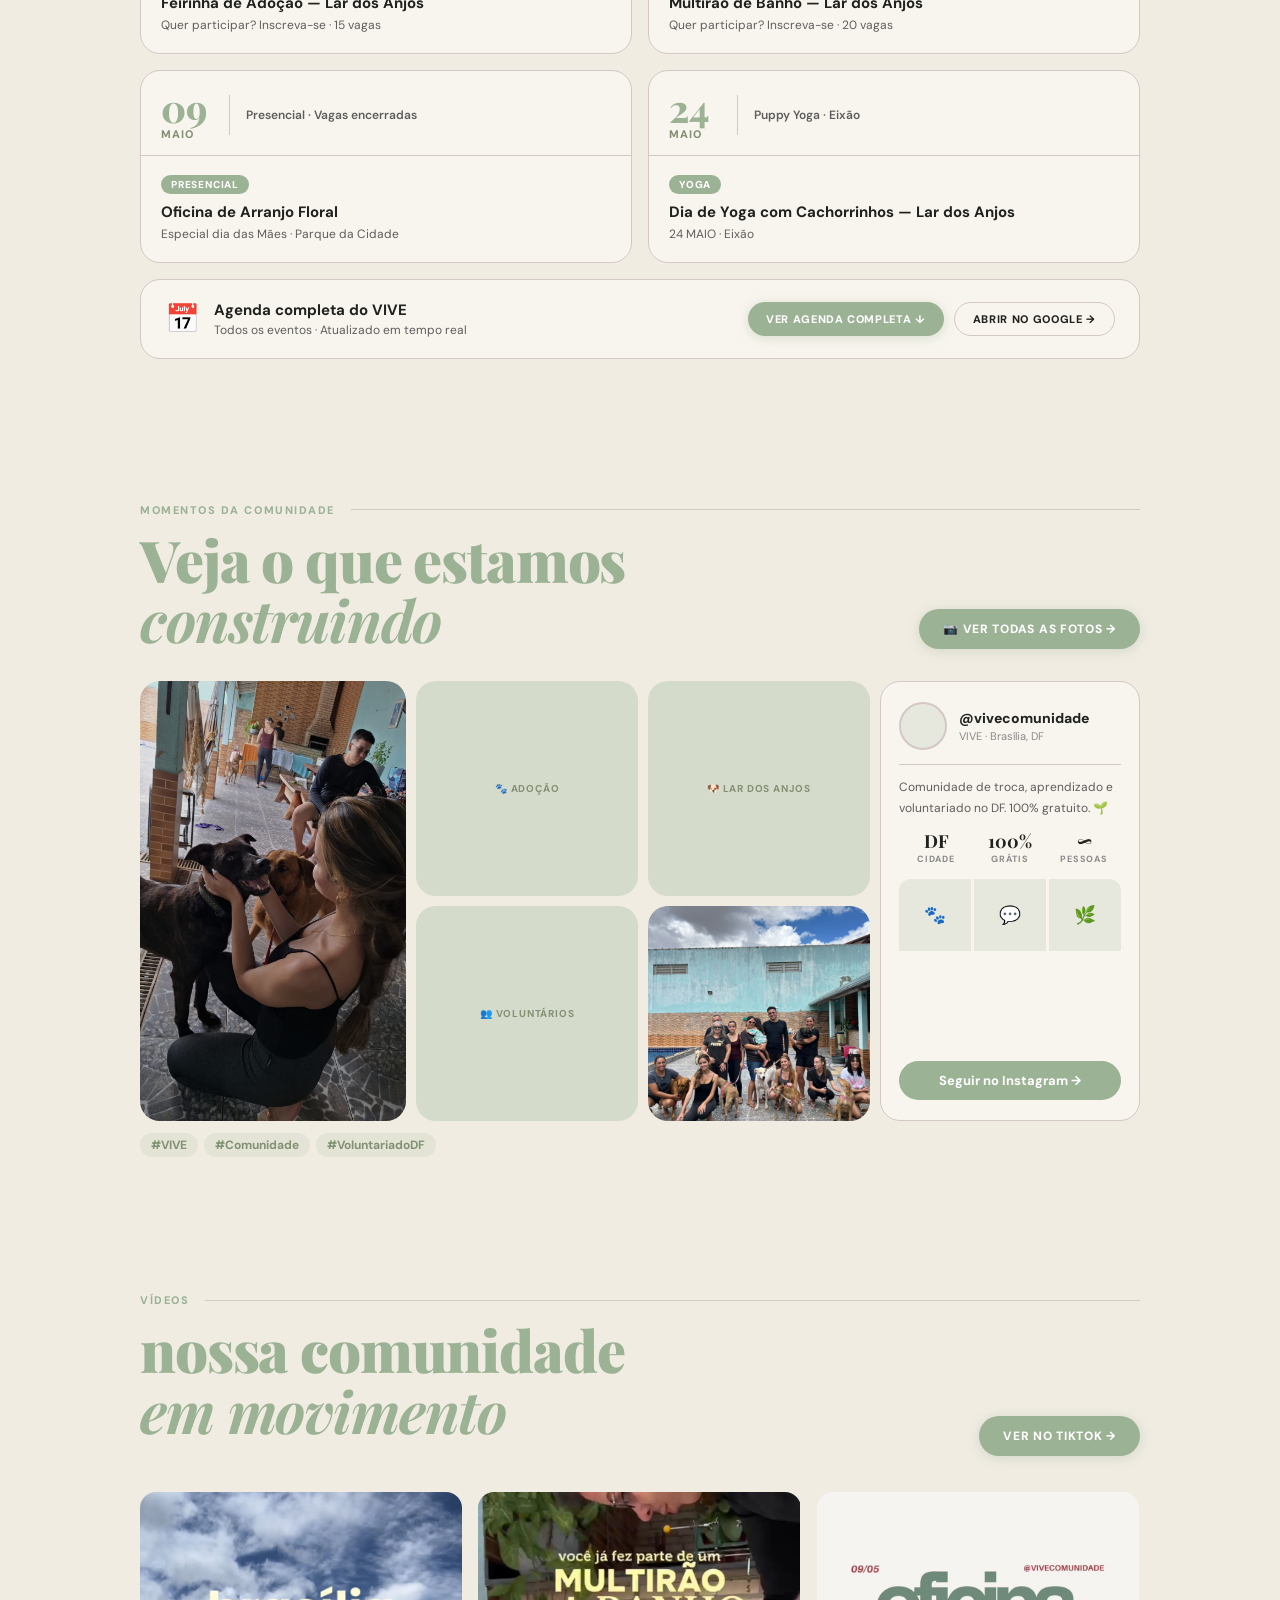
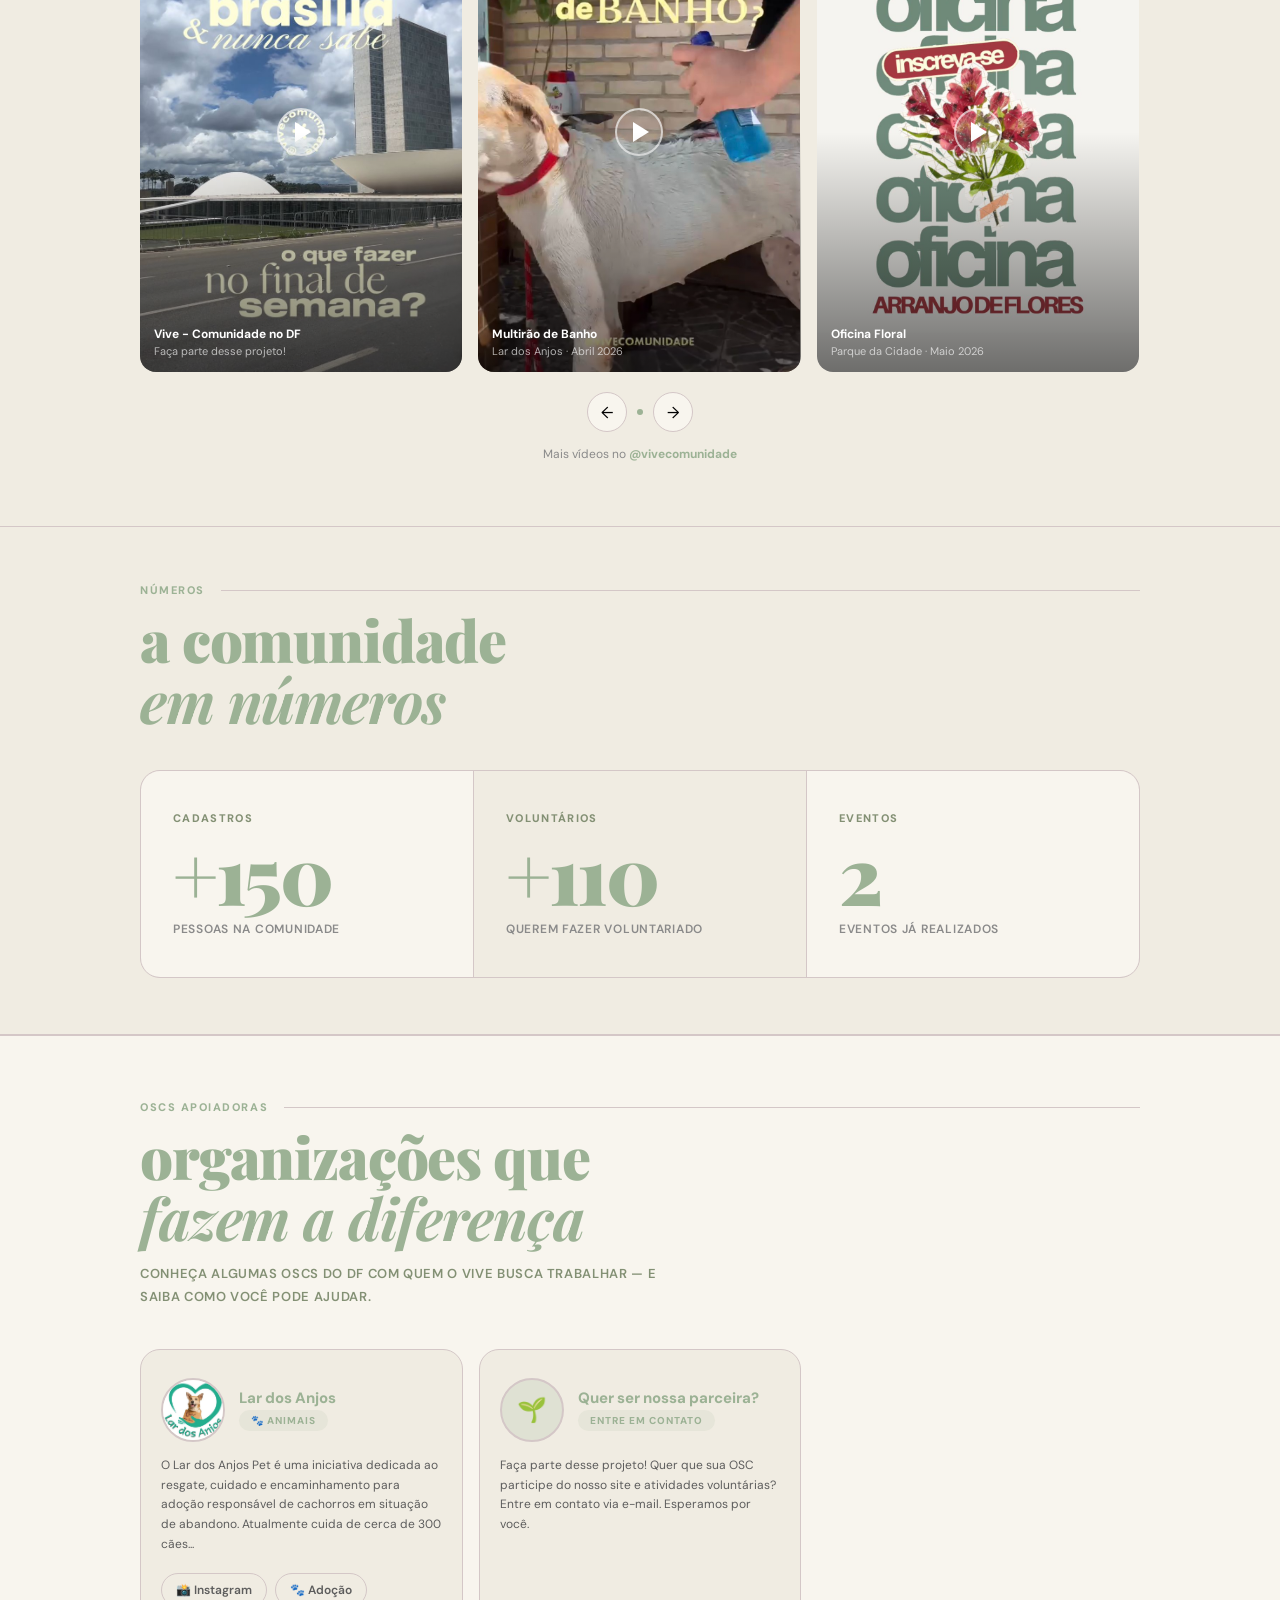
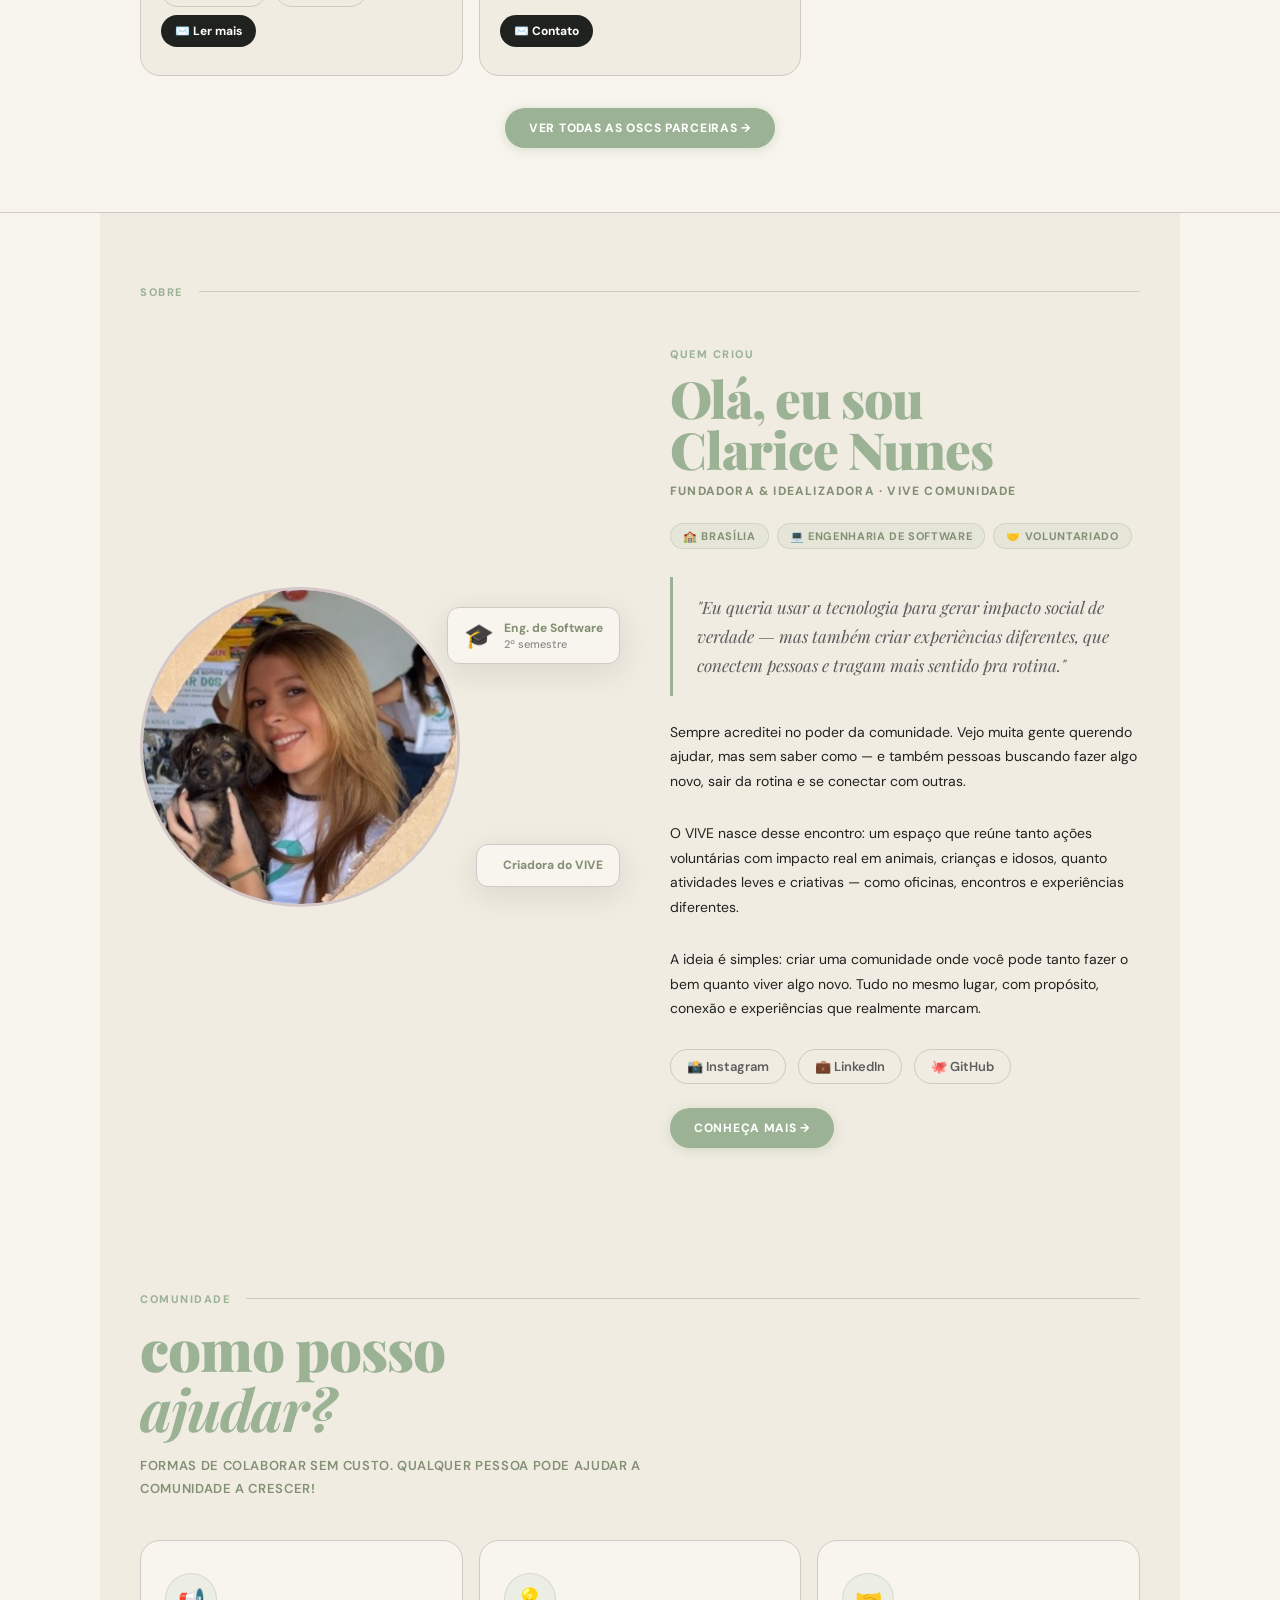
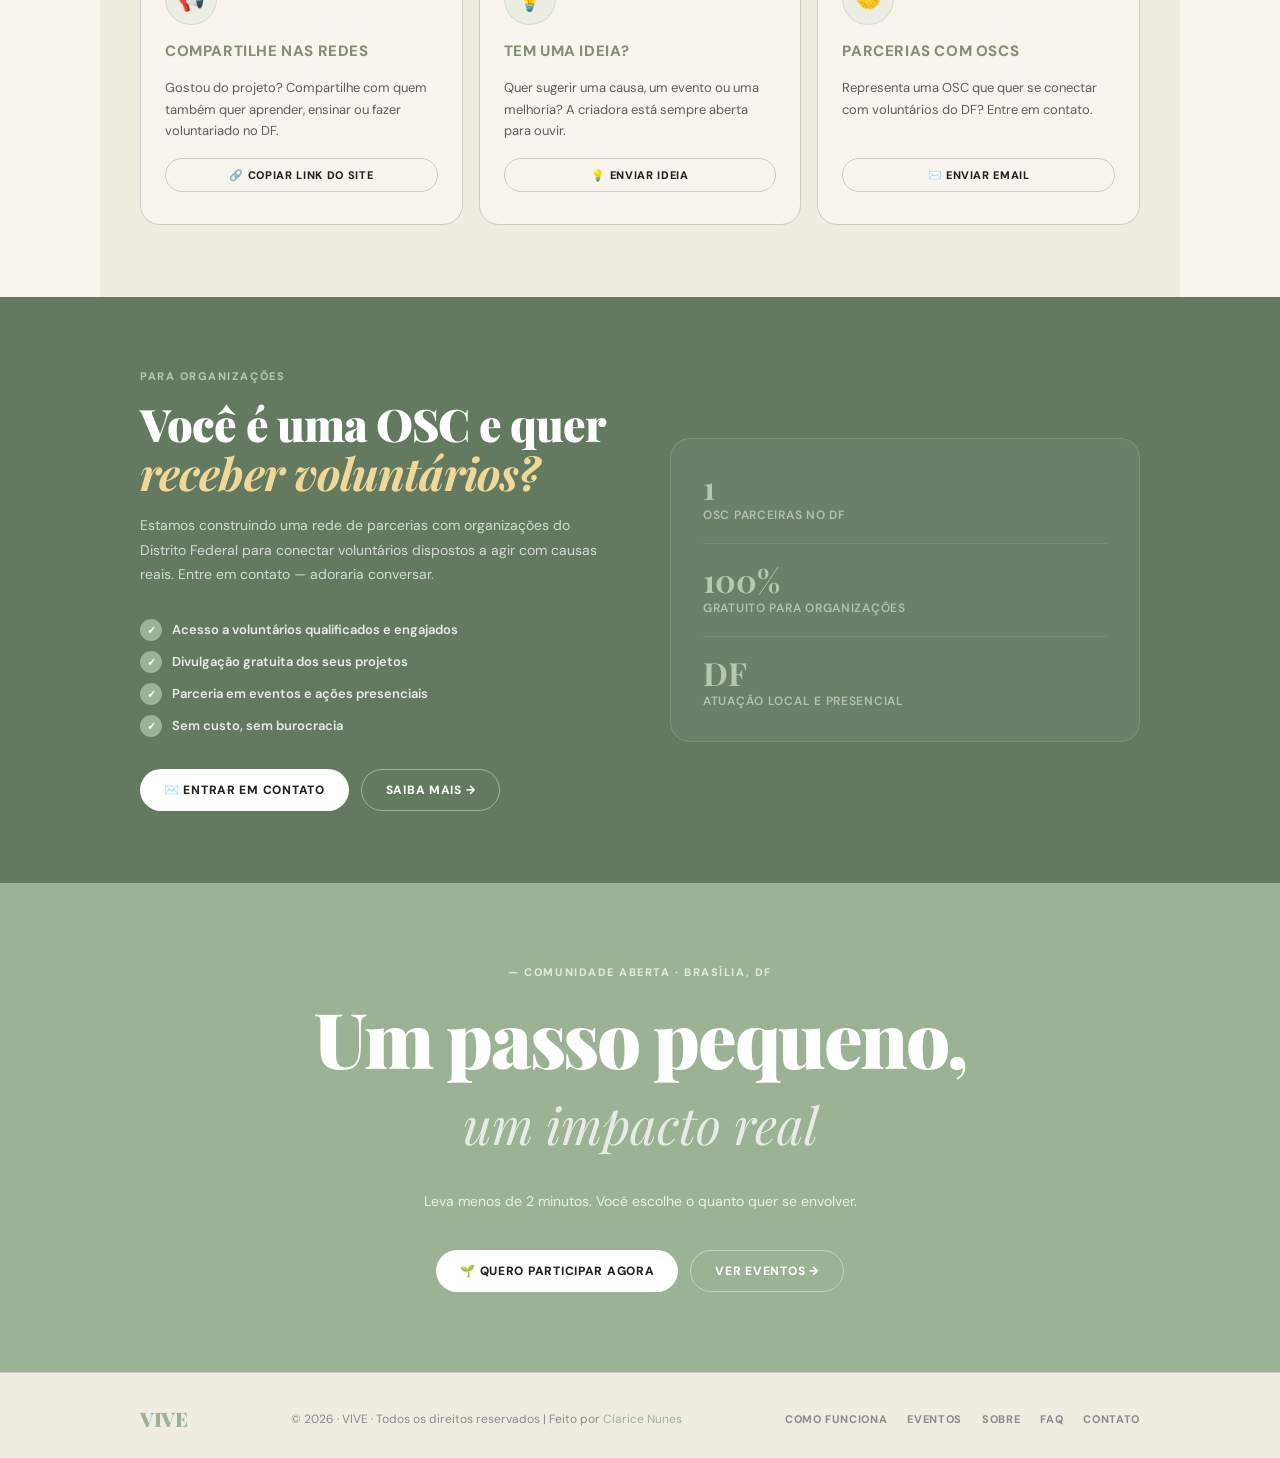
==== commit 7bf8ad79: "mudando ong para osc" ====
--- a/index.html
+++ b/index.html
@@ -1393,8 +1393,8 @@
     </div>
     <div class="comunidade-card">
       <div class="icon">🤝</div>
-      <h3>Parcerias com ONGs</h3>
-      <p>Representa uma ONG que quer se conectar com voluntários do DF? Entre em contato.</p>
+      <h3>Parcerias com OSCs</h3>
+      <p>Representa uma OSC que quer se conectar com voluntários do DF? Entre em contato.</p>
       <a class="btn btn-outline btn-sm" href="mailto:euclaricenunes@gmail.com">✉️ Enviar email</a>
     </div>
   </div>
@@ -1419,7 +1419,7 @@
       </div>
     </div>
     <div class="ong-visual">
-      <div class="ong-visual-stat"><strong>1</strong><span>ONGs parceiras no DF</span></div>
+      <div class="ong-visual-stat"><strong>1</strong><span>OSC parceiras no DF</span></div>
       <div class="ong-visual-stat"><strong>100%</strong><span>Gratuito para organizações</span></div>
       <div class="ong-visual-stat"><strong>DF</strong><span>Atuação local e presencial</span></div>
     </div>
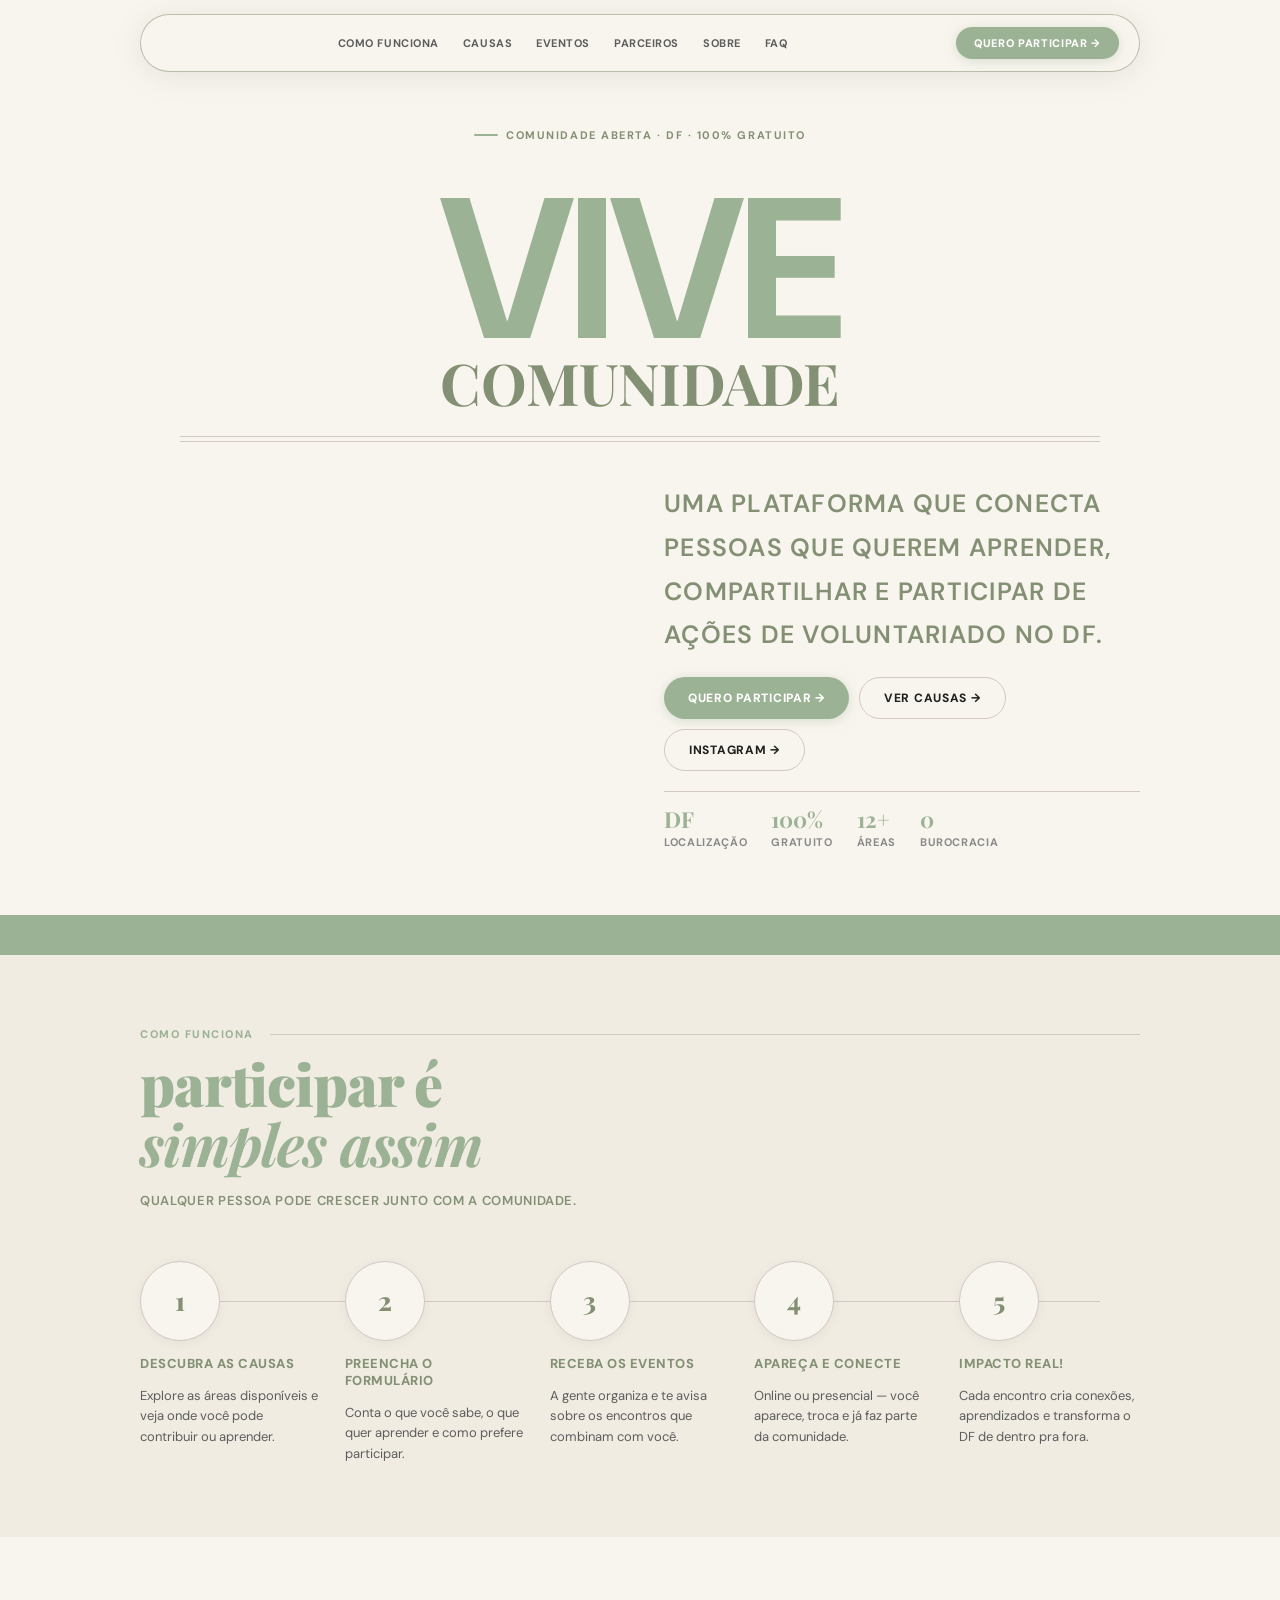
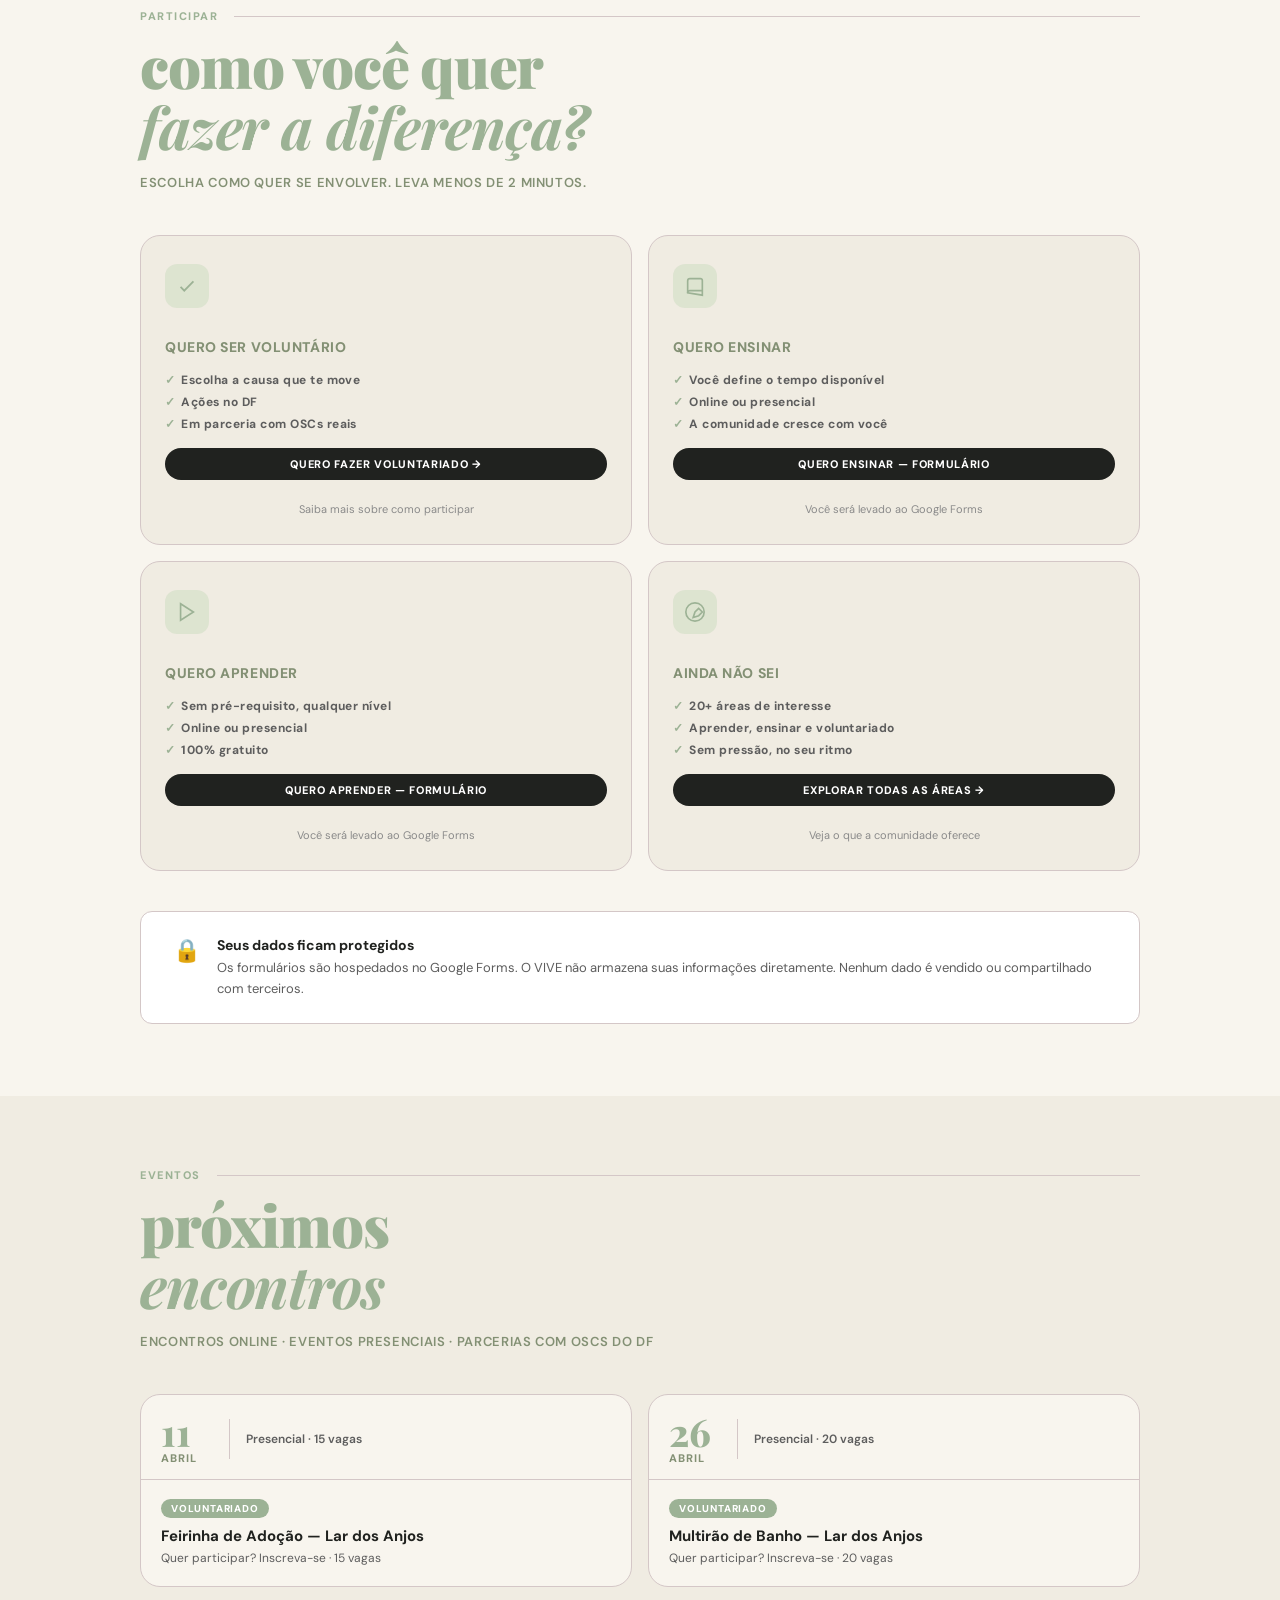
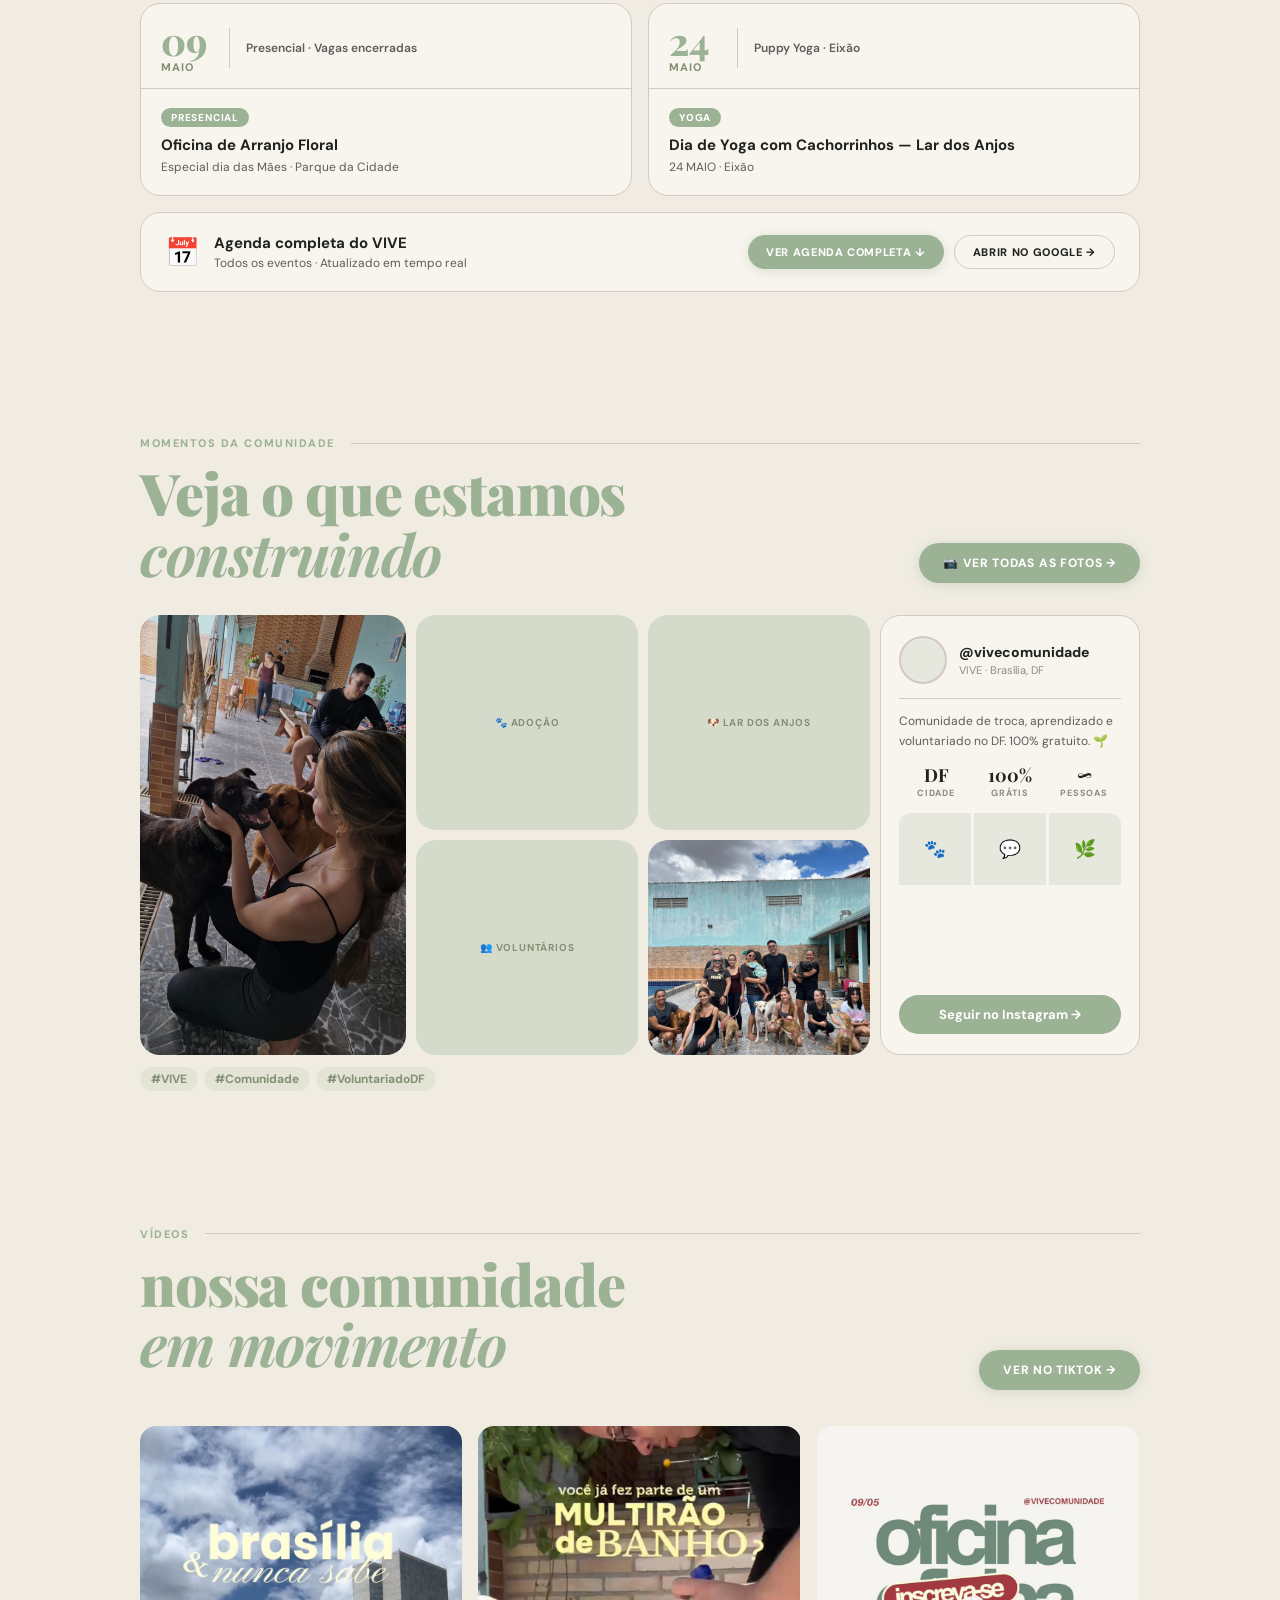
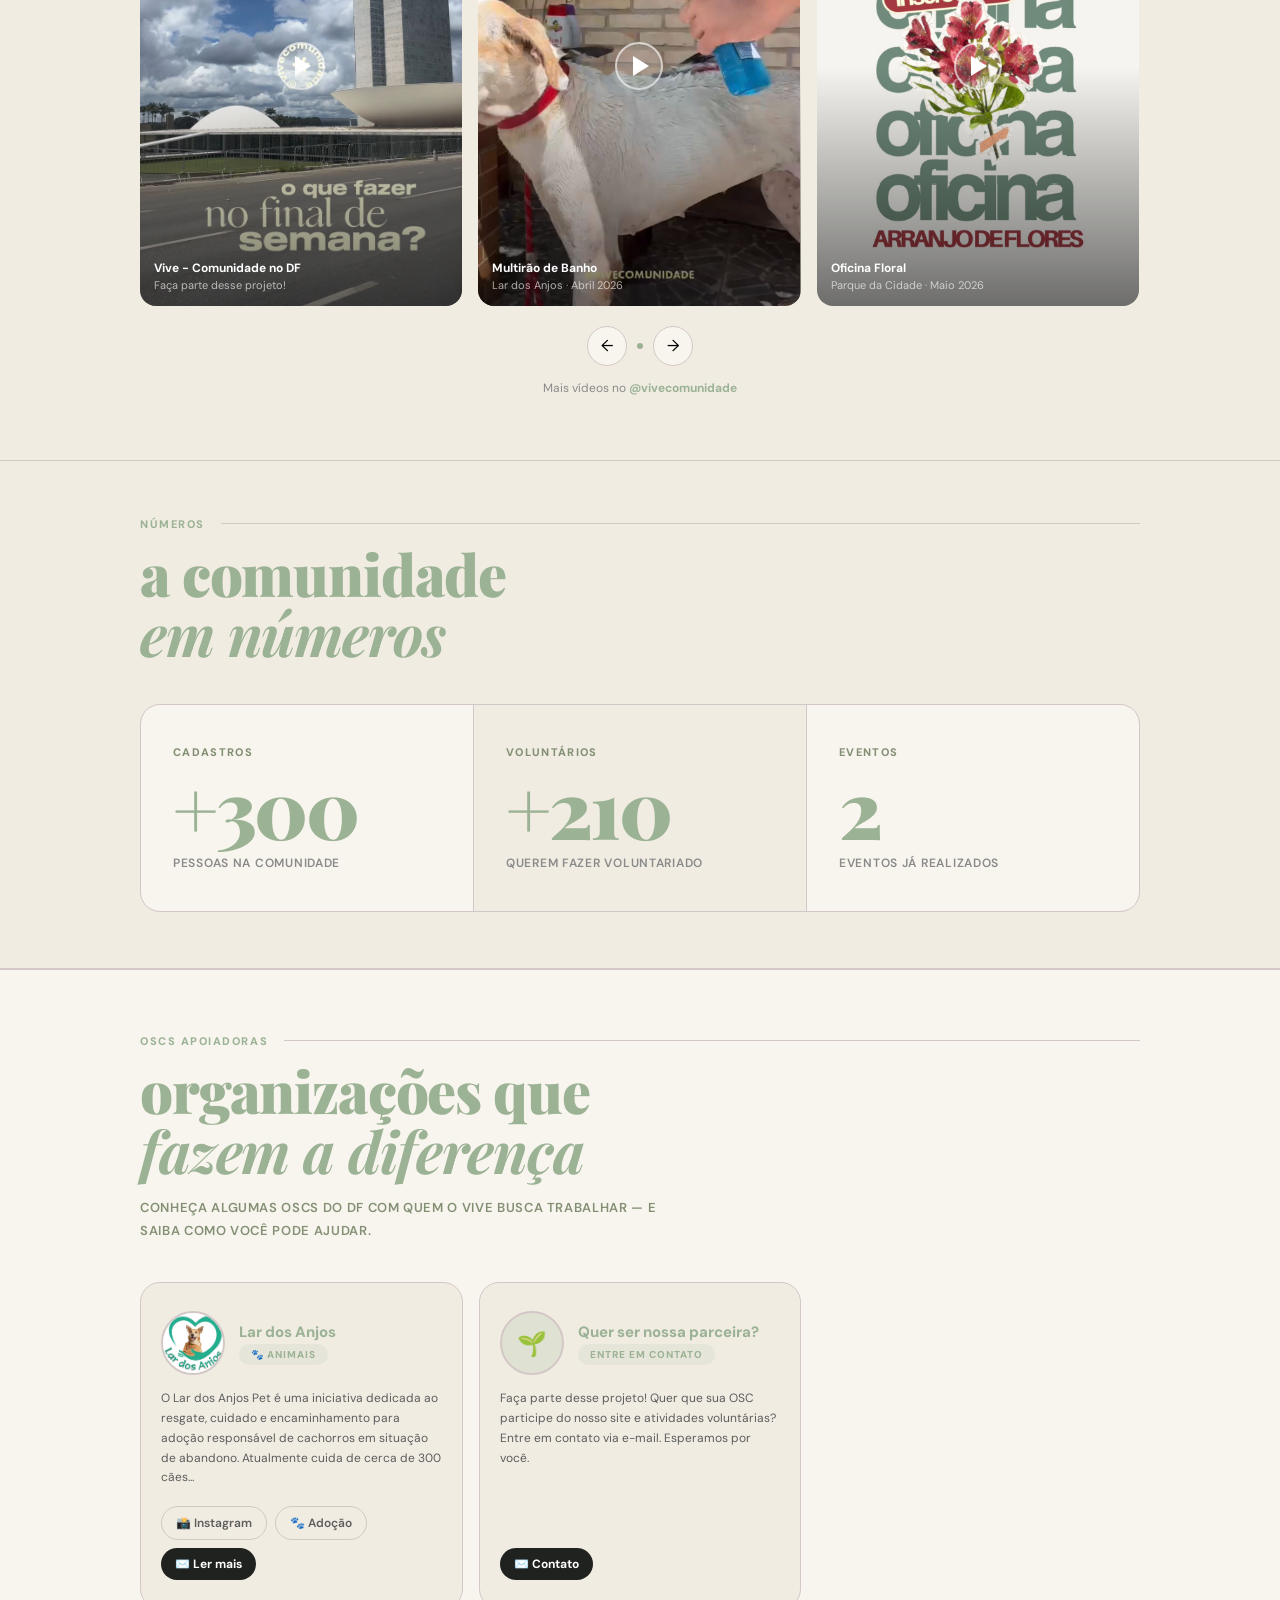
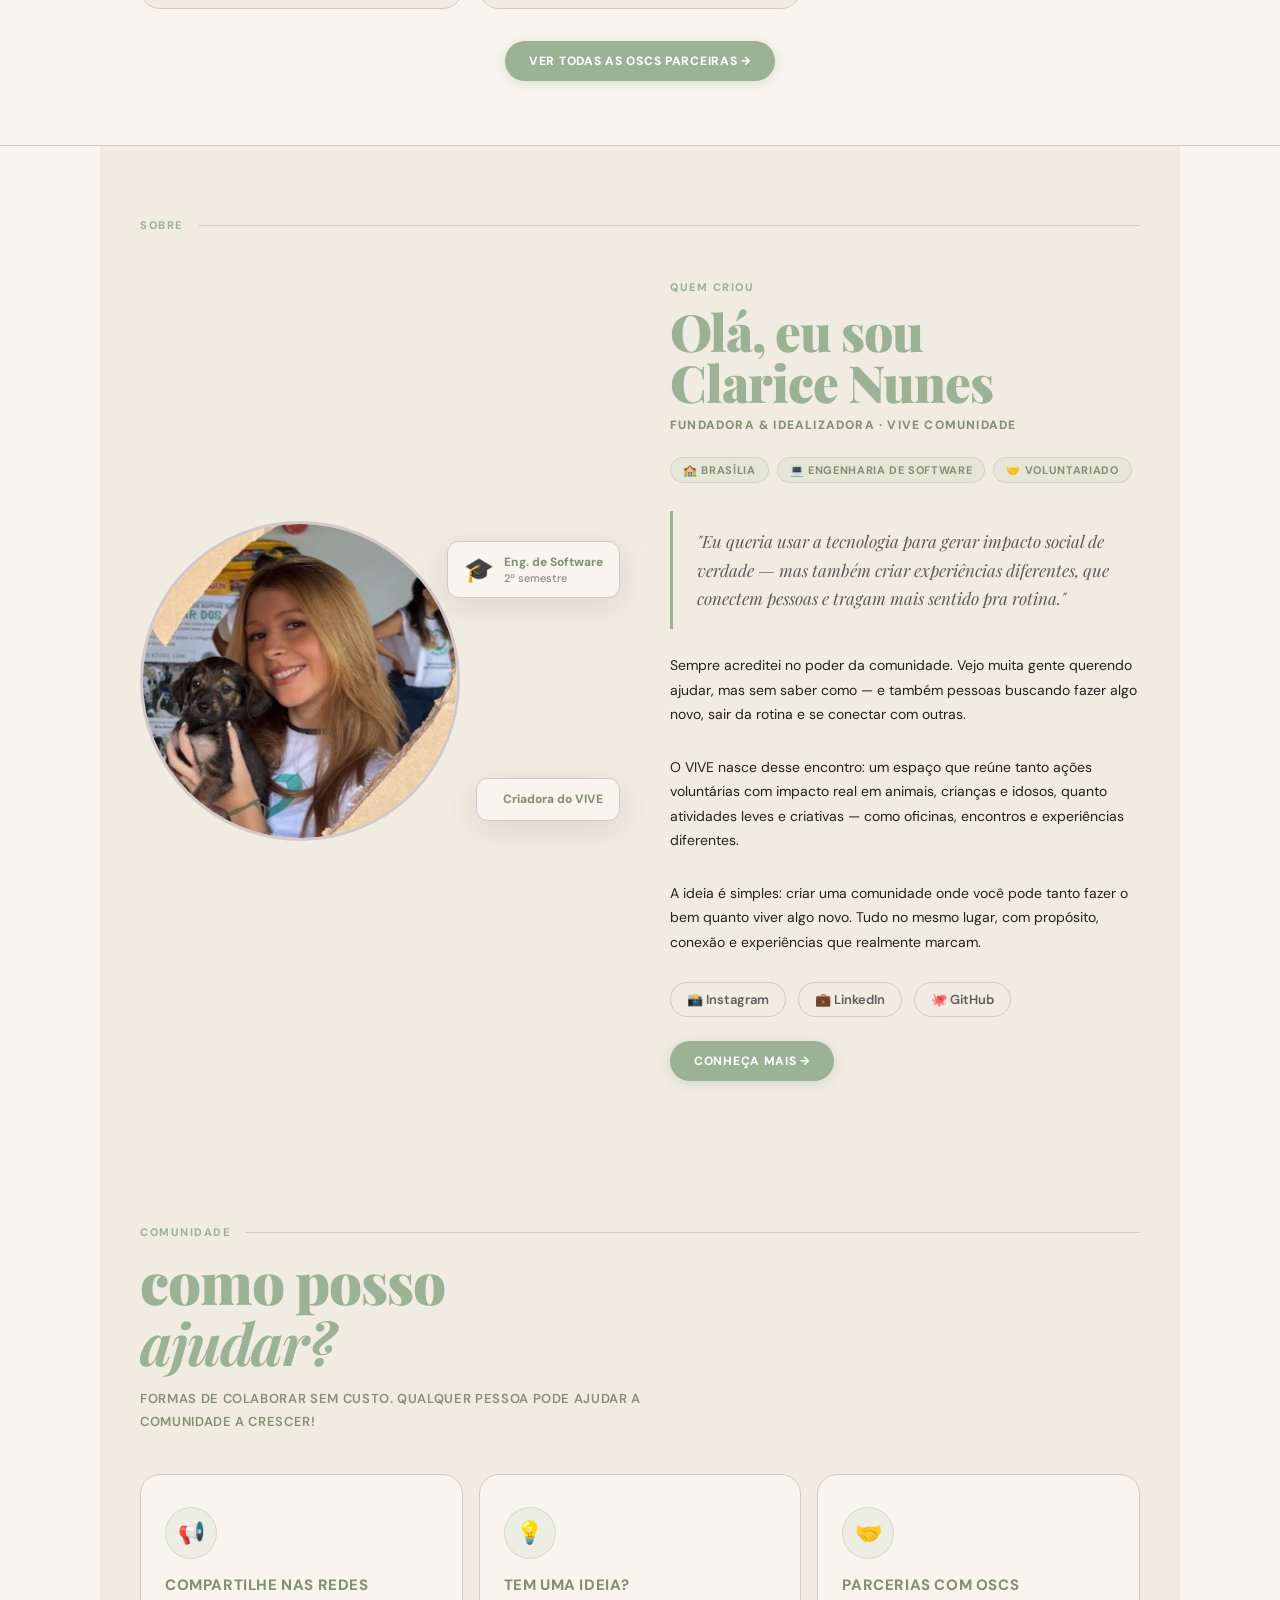
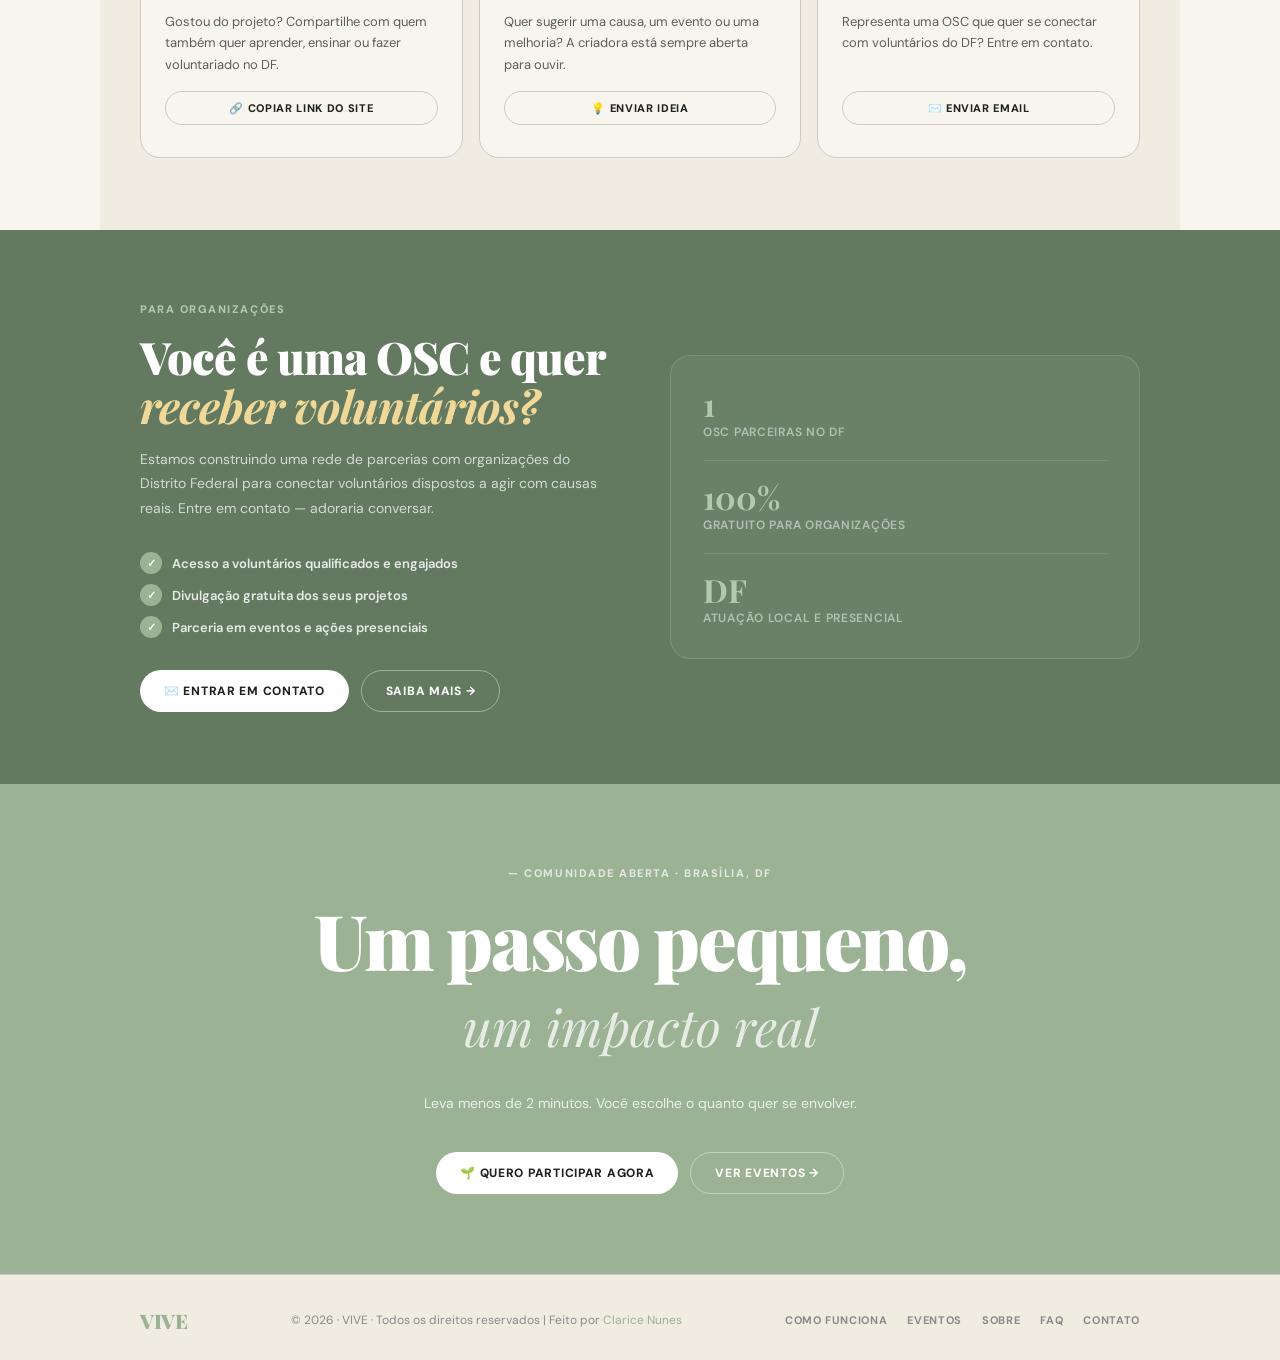
==== commit f88d3d06: "mudando custo" ====
--- a/index.html
+++ b/index.html
@@ -758,7 +758,7 @@
     </div>
     <div class="hero-right">
       <p class="hero-desc">
-        Uma plataforma que conecta pessoas que querem aprender, compartilhar e participar de ações de voluntariado no DF — sem custo, sem burocracia.
+        Uma plataforma que conecta pessoas que querem aprender, compartilhar e participar de ações de voluntariado no DF.
       </p>
       <div class="hero-actions">
         <button class="btn btn-green" onclick="document.getElementById('causas').scrollIntoView({behavior:'smooth'})"> Quero participar →</button>
@@ -785,7 +785,7 @@
       <hr>
     </div>
     <div class="section-title">participar é<br><em>simples assim</em></div>
-    <p class="section-desc">Sem burocracia, sem custo. Qualquer pessoa pode crescer junto com a comunidade.</p>
+    <p class="section-desc">Qualquer pessoa pode crescer junto com a comunidade.</p>
     <div class="steps-grid">
       <div class="step"><div class="step-num">1</div><h3>Descubra as causas</h3><p>Explore as áreas disponíveis e veja onde você pode contribuir ou aprender.</p></div>
       <div class="step"><div class="step-num">2</div><h3>Preencha o formulário</h3><p>Conta o que você sabe, o que quer aprender e como prefere participar.</p></div>
@@ -1202,12 +1202,12 @@
     <div class="numeros-grid" style="display: grid; grid-template-columns: repeat(3, 1fr); gap: 1px; background: var(--border); border: 1px solid var(--border); border-radius: var(--radius); overflow: hidden; margin-top: 40px;">
       <div style="background: var(--cream); padding: 40px 32px; display: flex; flex-direction: column; gap: 8px;">
         <span style="font-size: 11px; font-weight: 800; color: var(--green-dark); letter-spacing: .12em; text-transform: uppercase;">Cadastros</span>
-        <span style="font-family: 'Playfair Display', serif; font-size: clamp(52px, 7vw, 80px); font-weight: 900; color: var(--green); line-height: 1; letter-spacing: -0.03em;">+150</span> <!-- *** -->
+        <span style="font-family: 'Playfair Display', serif; font-size: clamp(52px, 7vw, 80px); font-weight: 900; color: var(--green); line-height: 1; letter-spacing: -0.03em;">+300</span> <!-- *** -->
         <span style="font-size: 12px; color: var(--text-light); font-weight: 600; text-transform: uppercase; letter-spacing: .06em;">pessoas na comunidade</span>
       </div>
       <div style="background: var(--cream-dark); padding: 40px 32px; display: flex; flex-direction: column; gap: 8px;">
         <span style="font-size: 11px; font-weight: 800; color: var(--green-dark); letter-spacing: .12em; text-transform: uppercase;">Voluntários</span>
-        <span style="font-family: 'Playfair Display', serif; font-size: clamp(52px, 7vw, 80px); font-weight: 900; color: var(--green); line-height: 1; letter-spacing: -0.03em;">+110</span> <!-- *** -->
+        <span style="font-family: 'Playfair Display', serif; font-size: clamp(52px, 7vw, 80px); font-weight: 900; color: var(--green); line-height: 1; letter-spacing: -0.03em;">+210</span> <!-- *** -->
         <span style="font-size: 12px; color: var(--text-light); font-weight: 600; text-transform: uppercase; letter-spacing: .06em;">querem fazer voluntariado</span>
       </div>
       <div style="background: var(--cream); padding: 40px 32px; display: flex; flex-direction: column; gap: 8px;">
@@ -1219,43 +1219,6 @@
   </div>
 </div>
 
-
-
-<!--
-<section class="patas-section" id="patasdf">
-  <div class="patas-inner">
-    <div>
-      <p class="patas-tag">Uma causa dentro da comunidade</p>
-      <div class="patas-title">PatasDF —<br><em>reencontrando animais perdidos no DF</em></div>
-      <p class="patas-desc">O PatasDF ajuda a reencontrar animais perdidos no Distrito Federal e reúne indicações de ONGs para quem quer apoiar a causa animal. Sem burocracia, sem custo.</p>
-      <div class="patas-pills">
-        <span class="patas-pill">😢 Perdi meu animal</span>
-        <span class="patas-pill">🐾 Encontrei um animal</span>
-      </div>
-      <div class="patas-actions">
-        <a href="patasdf.html" class="btn-gold">🐾 Acessar o PatasDF →</a>
-        <a href="voluntariado.html" class="btn-gold">🏥 OSCs para apoiar →</a>
-      </div>
-    </div>
-    <div class="patas-cards" id="patasMini">
-      <div class="patas-mini" style="justify-content:center;padding:2rem;">
-        <div style="font-size:1.5rem;margin-right:12px;">🐾</div>
-        <div><div class="pm-name">Carregando animais...</div><div class="pm-sub">Buscando dados da comunidade</div></div>
-      </div>
-      <div class="patas-mini">
-        <div class="pm-icon">🏥</div>
-        <div><div class="pm-name">OSCs para apoiar</div><div class="pm-sub">6 organizações do DF mapeadas</div></div>
-        <span class="pm-badge">Ver lista</span>
-      </div>
-      <div class="patas-mini" style="background:rgba(196,146,42,0.1);border-color:rgba(196,146,42,0.25);">
-        <div class="pm-icon">🐾</div>
-        <div><div class="pm-name">Acessar o PatasDF</div><div class="pm-sub">Perdidos, encontrados e ONGs</div></div>
-        <a href="patasdf.html" style="margin-left:auto;background:var(--gold);color:white;font-size:11px;font-weight:700;padding:6px 14px;border-radius:100px;text-decoration:none;white-space:nowrap;">Entrar →</a>
-      </div>
-    </div>
-  </div>
-</section>
--->
 
 <div class="ongs-apoiadoras" id="parceiros">
   <div class="section" style="padding-top:64px;padding-bottom:64px;">
@@ -1411,7 +1374,6 @@
         <li>Acesso a voluntários qualificados e engajados</li>
         <li>Divulgação gratuita dos seus projetos</li>
         <li>Parceria em eventos e ações presenciais</li>
-        <li>Sem custo, sem burocracia</li>
       </ul>
       <div class="ong-actions">
         <a href="mailto:euclaricenunes@gmail.com" class="btn btn-white-inv">✉️ Entrar em contato</a>
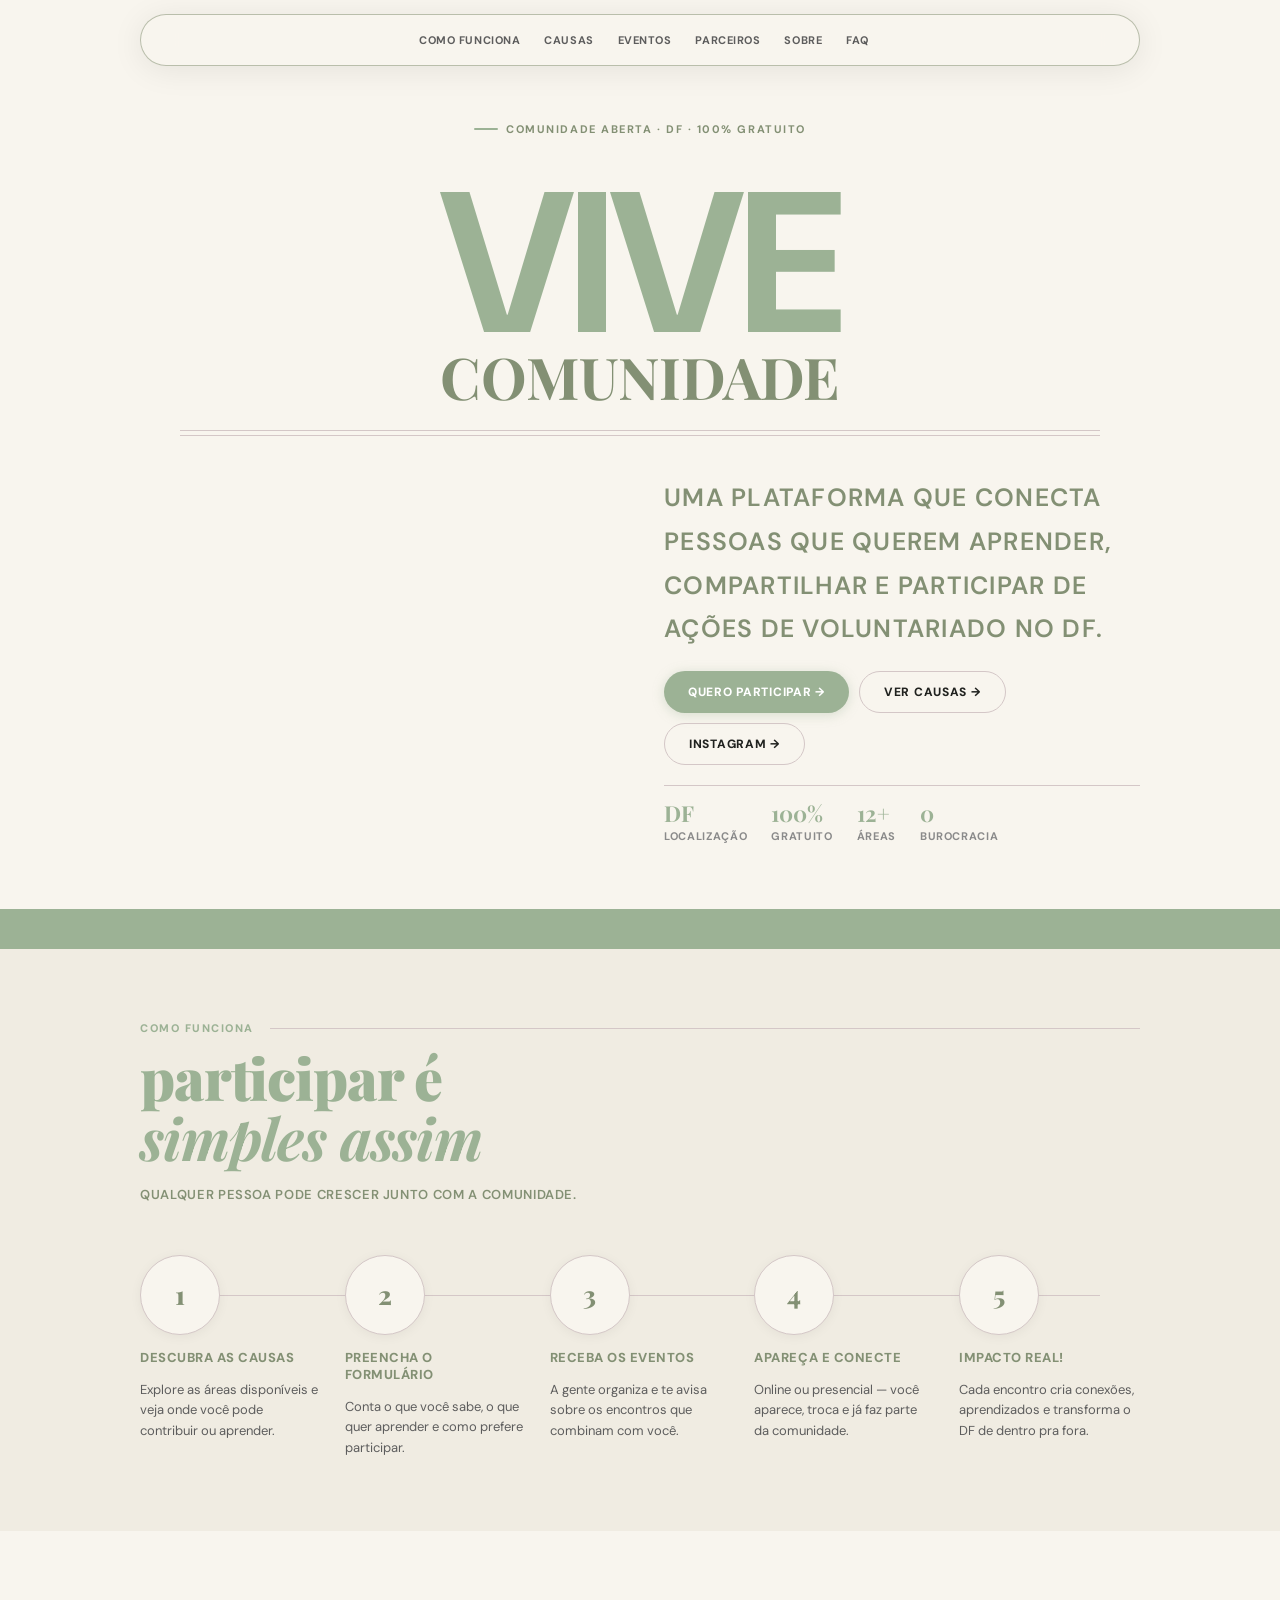
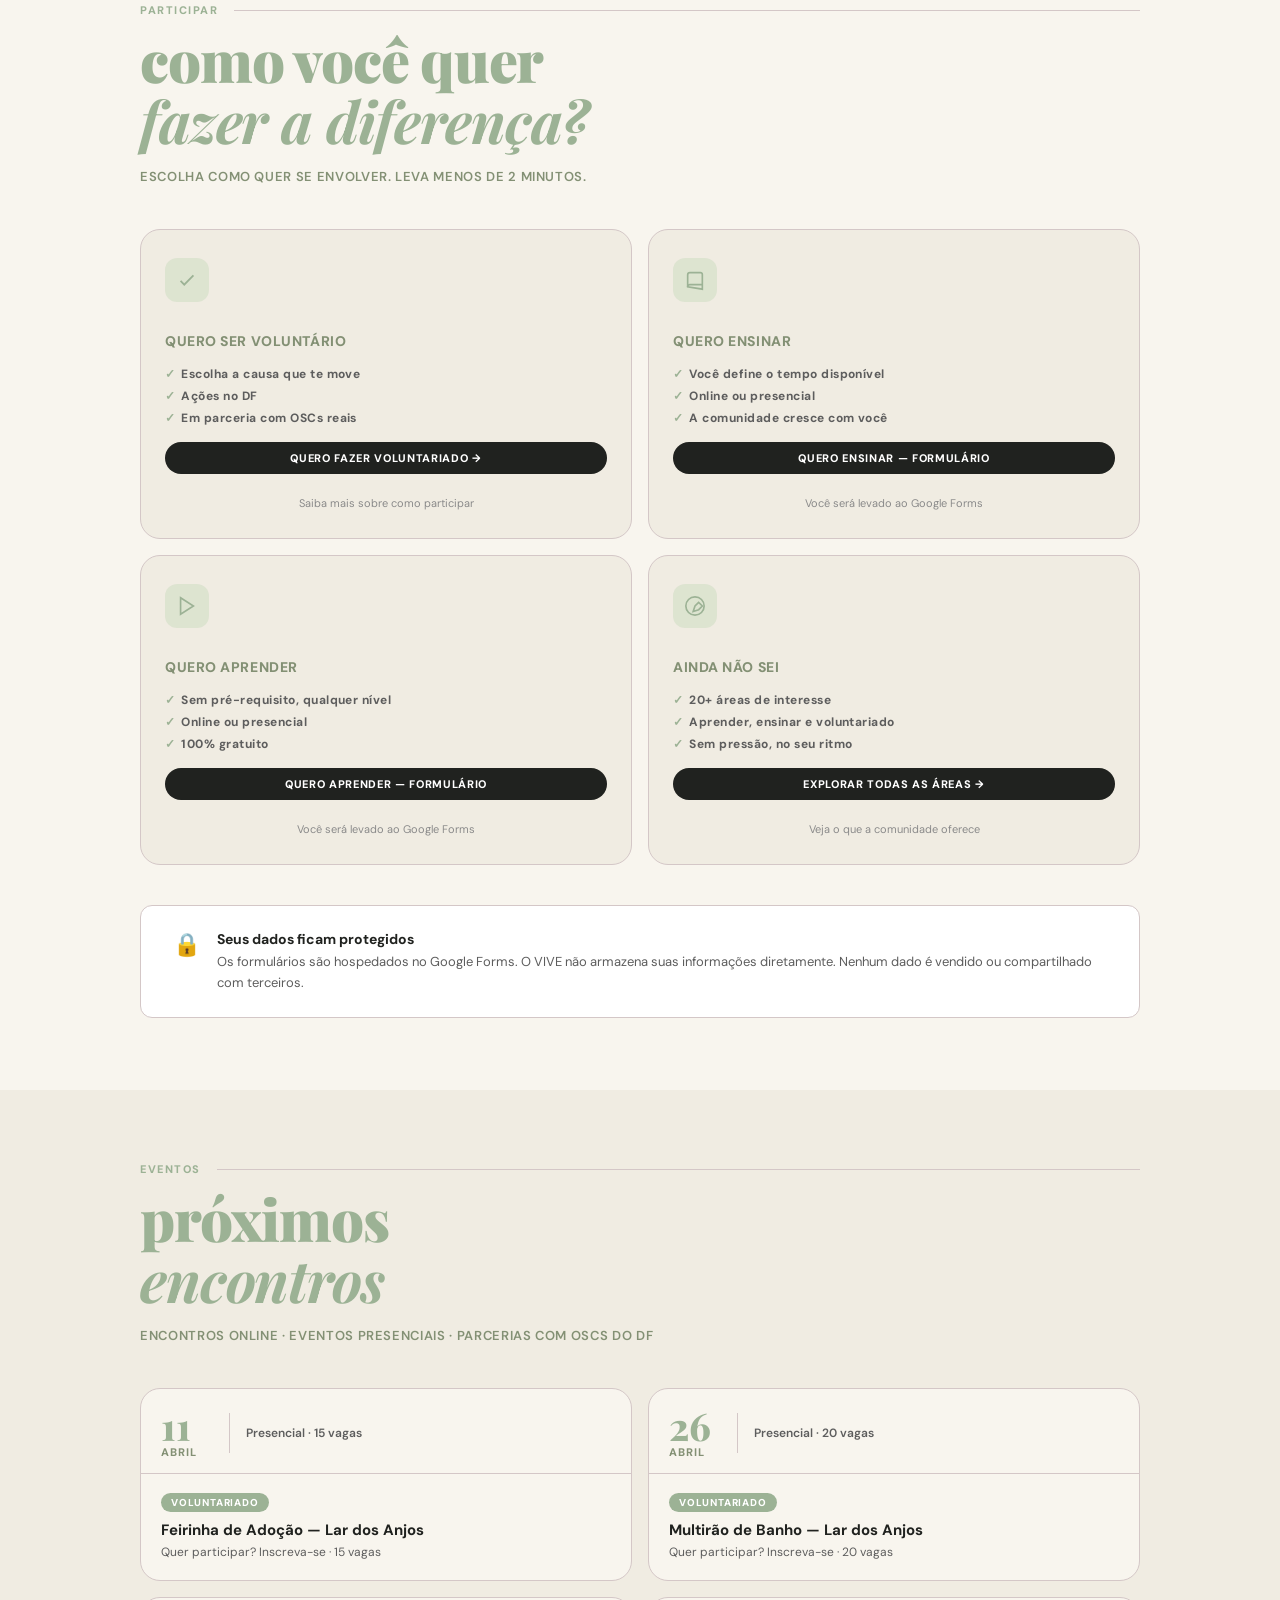
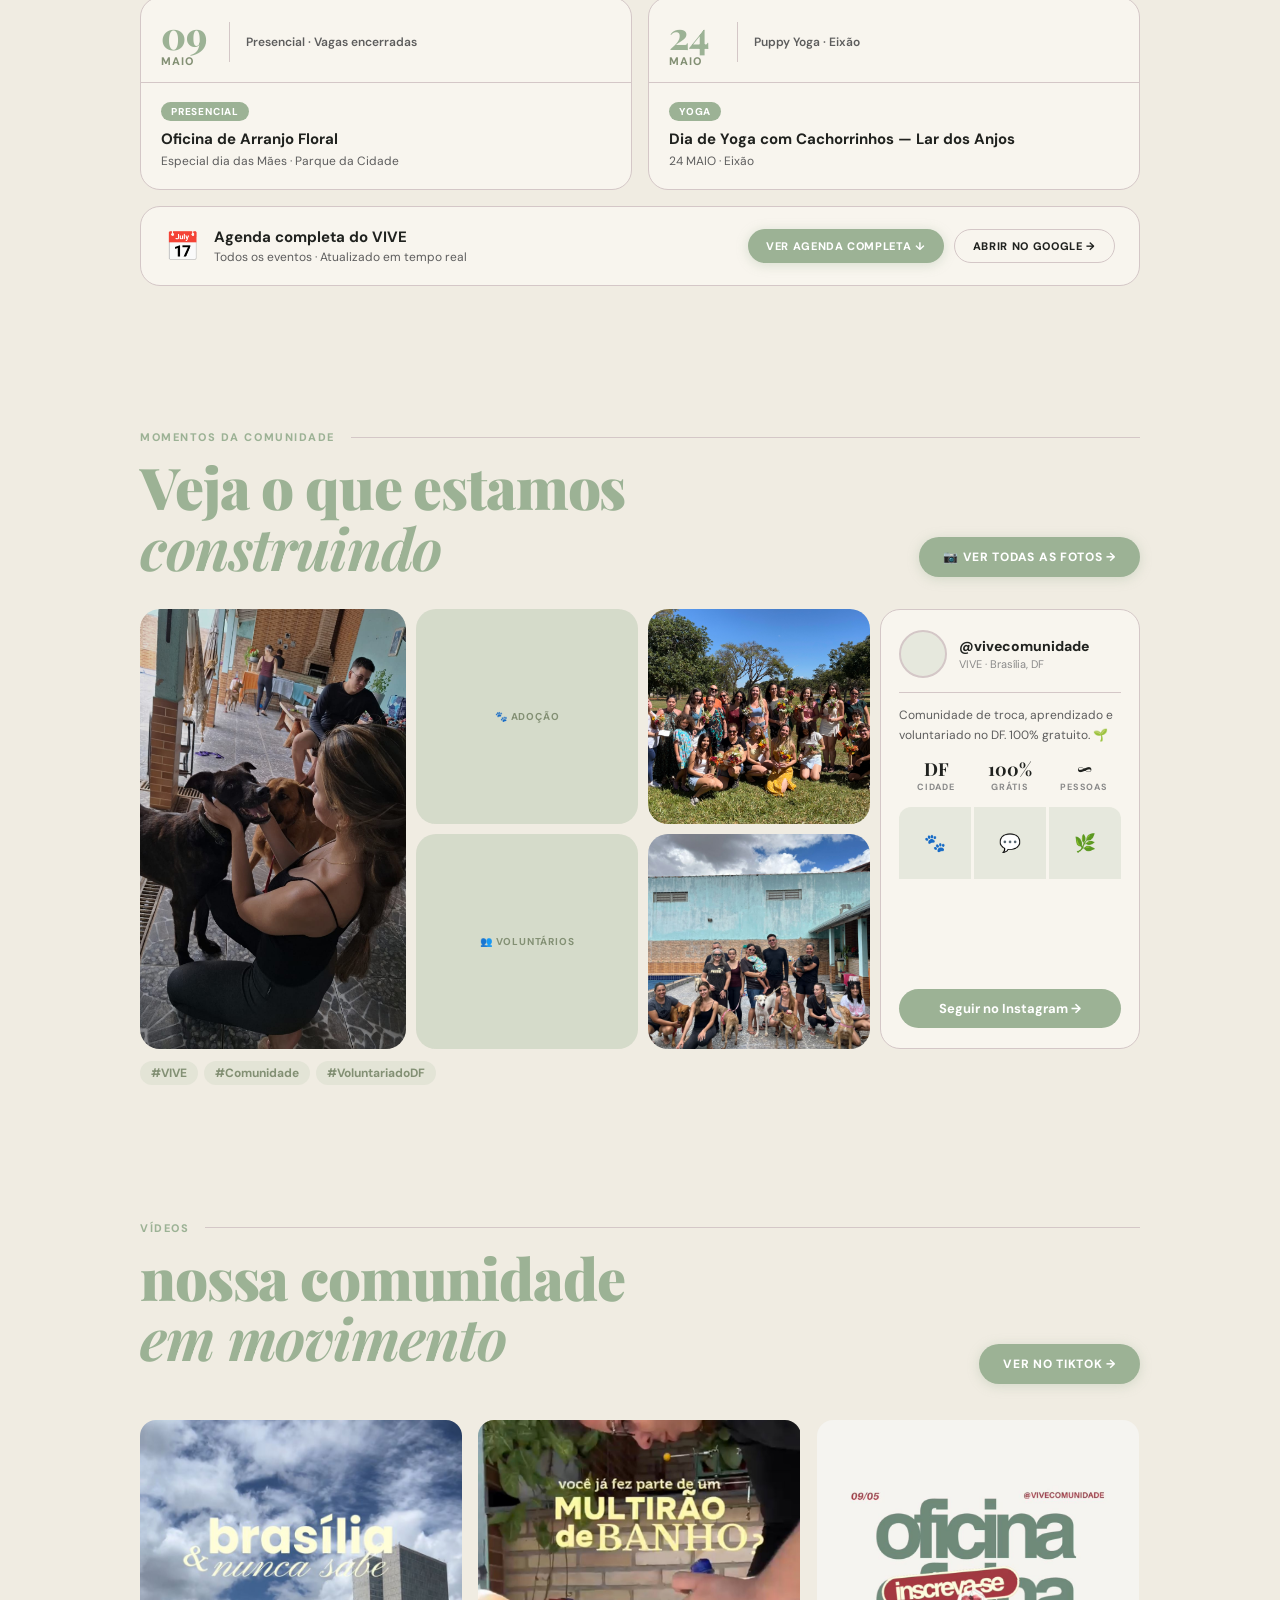
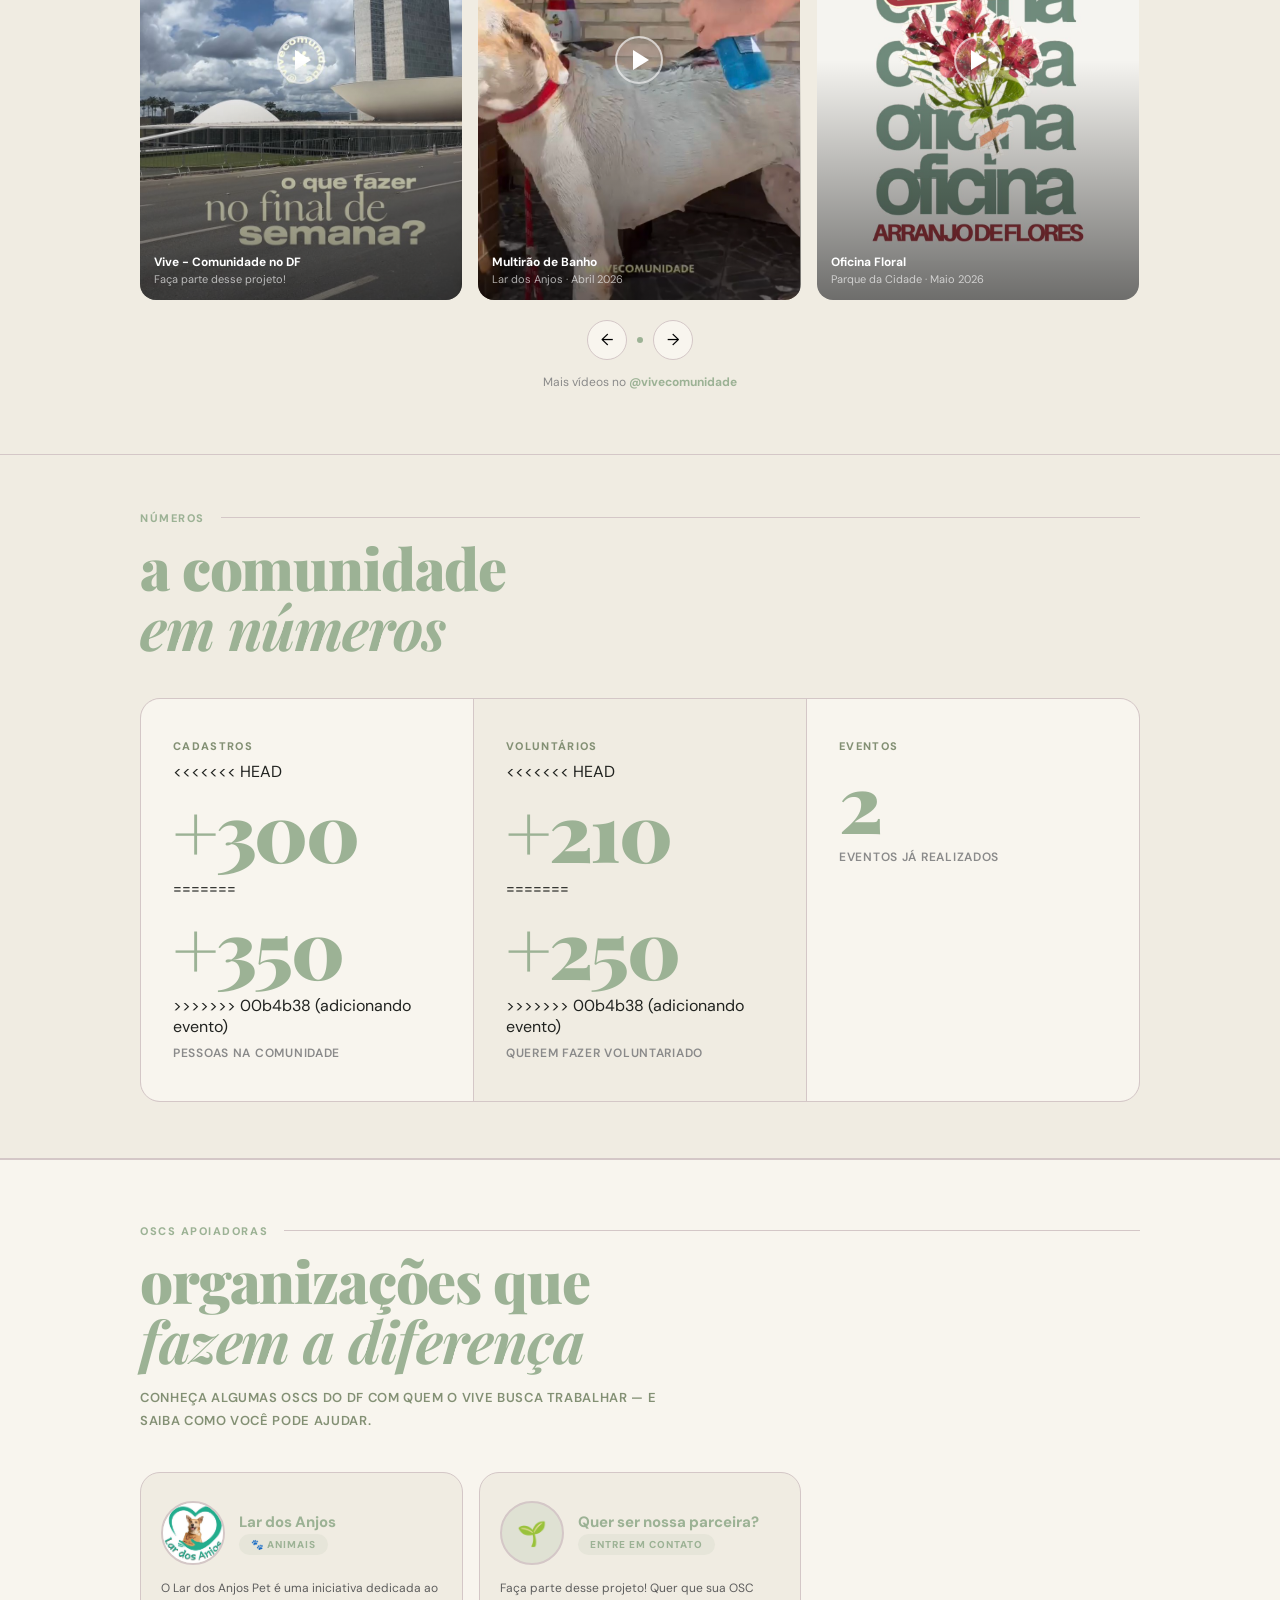
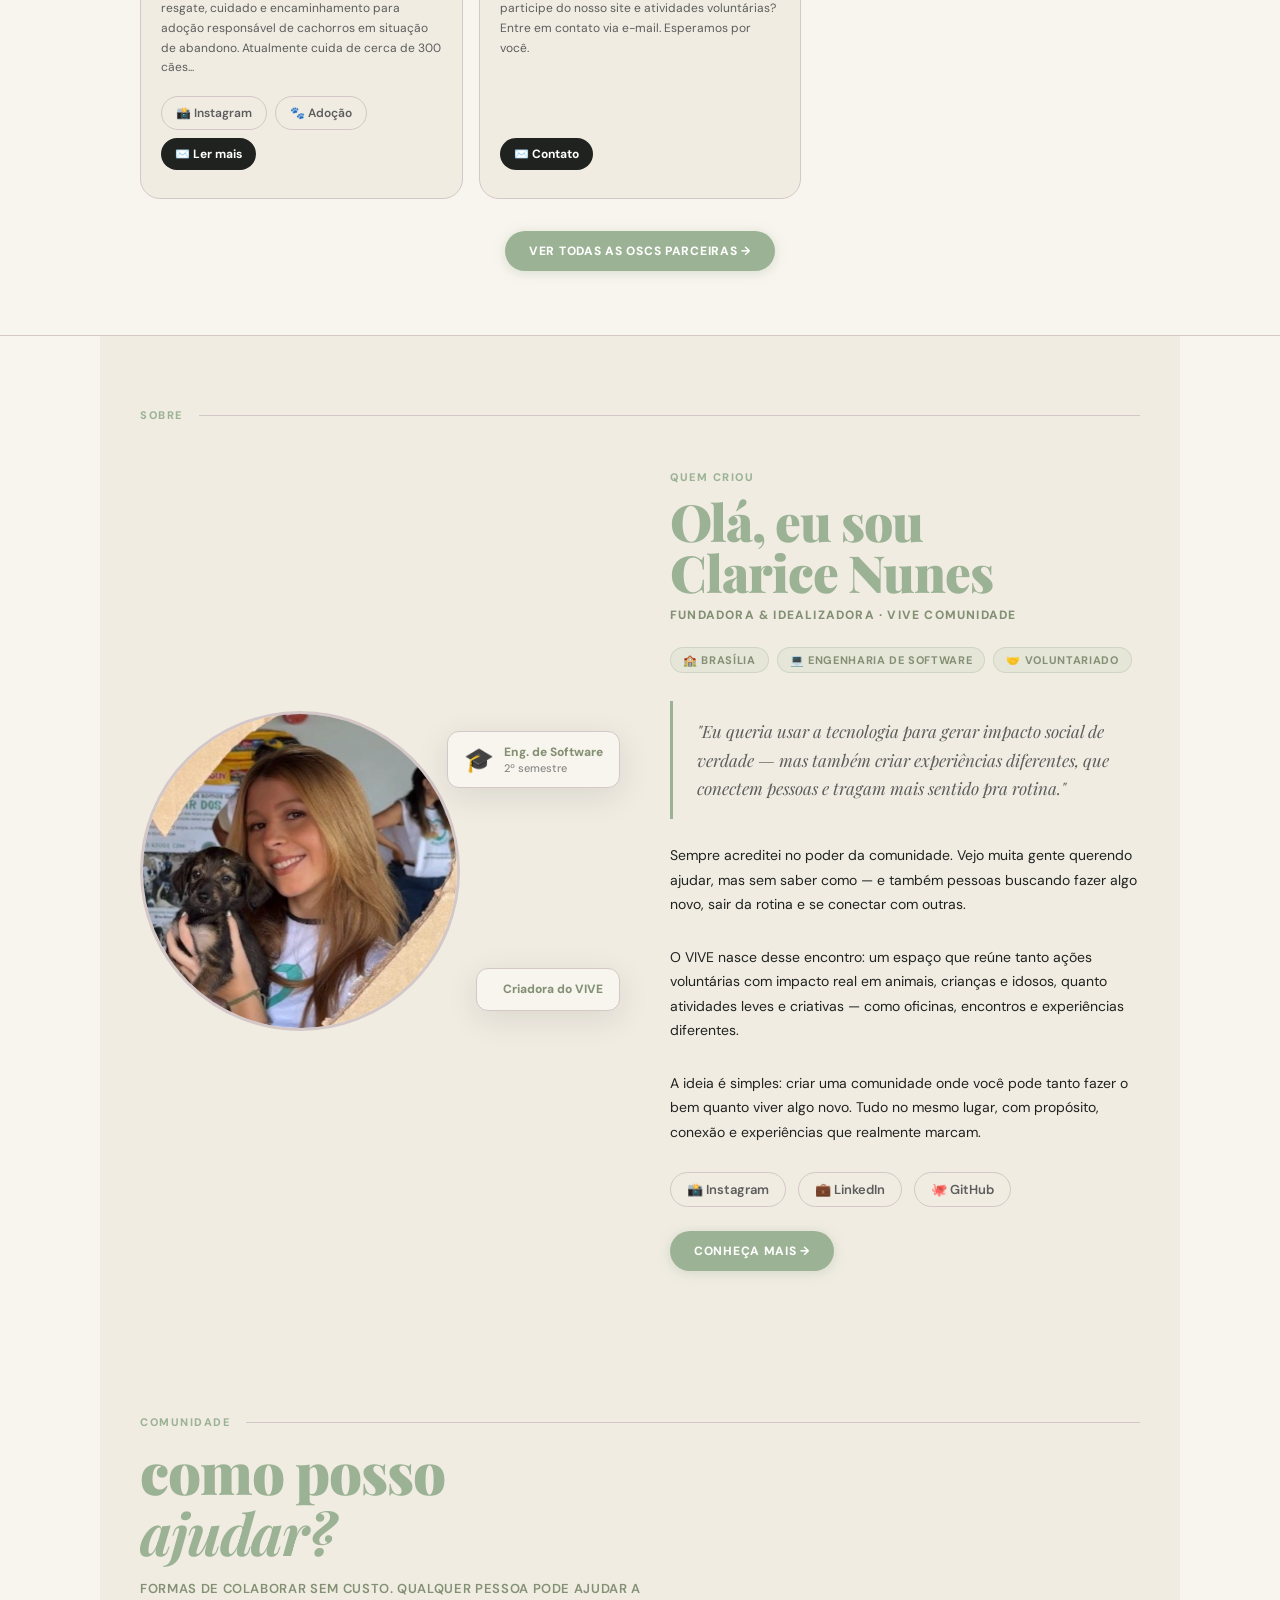
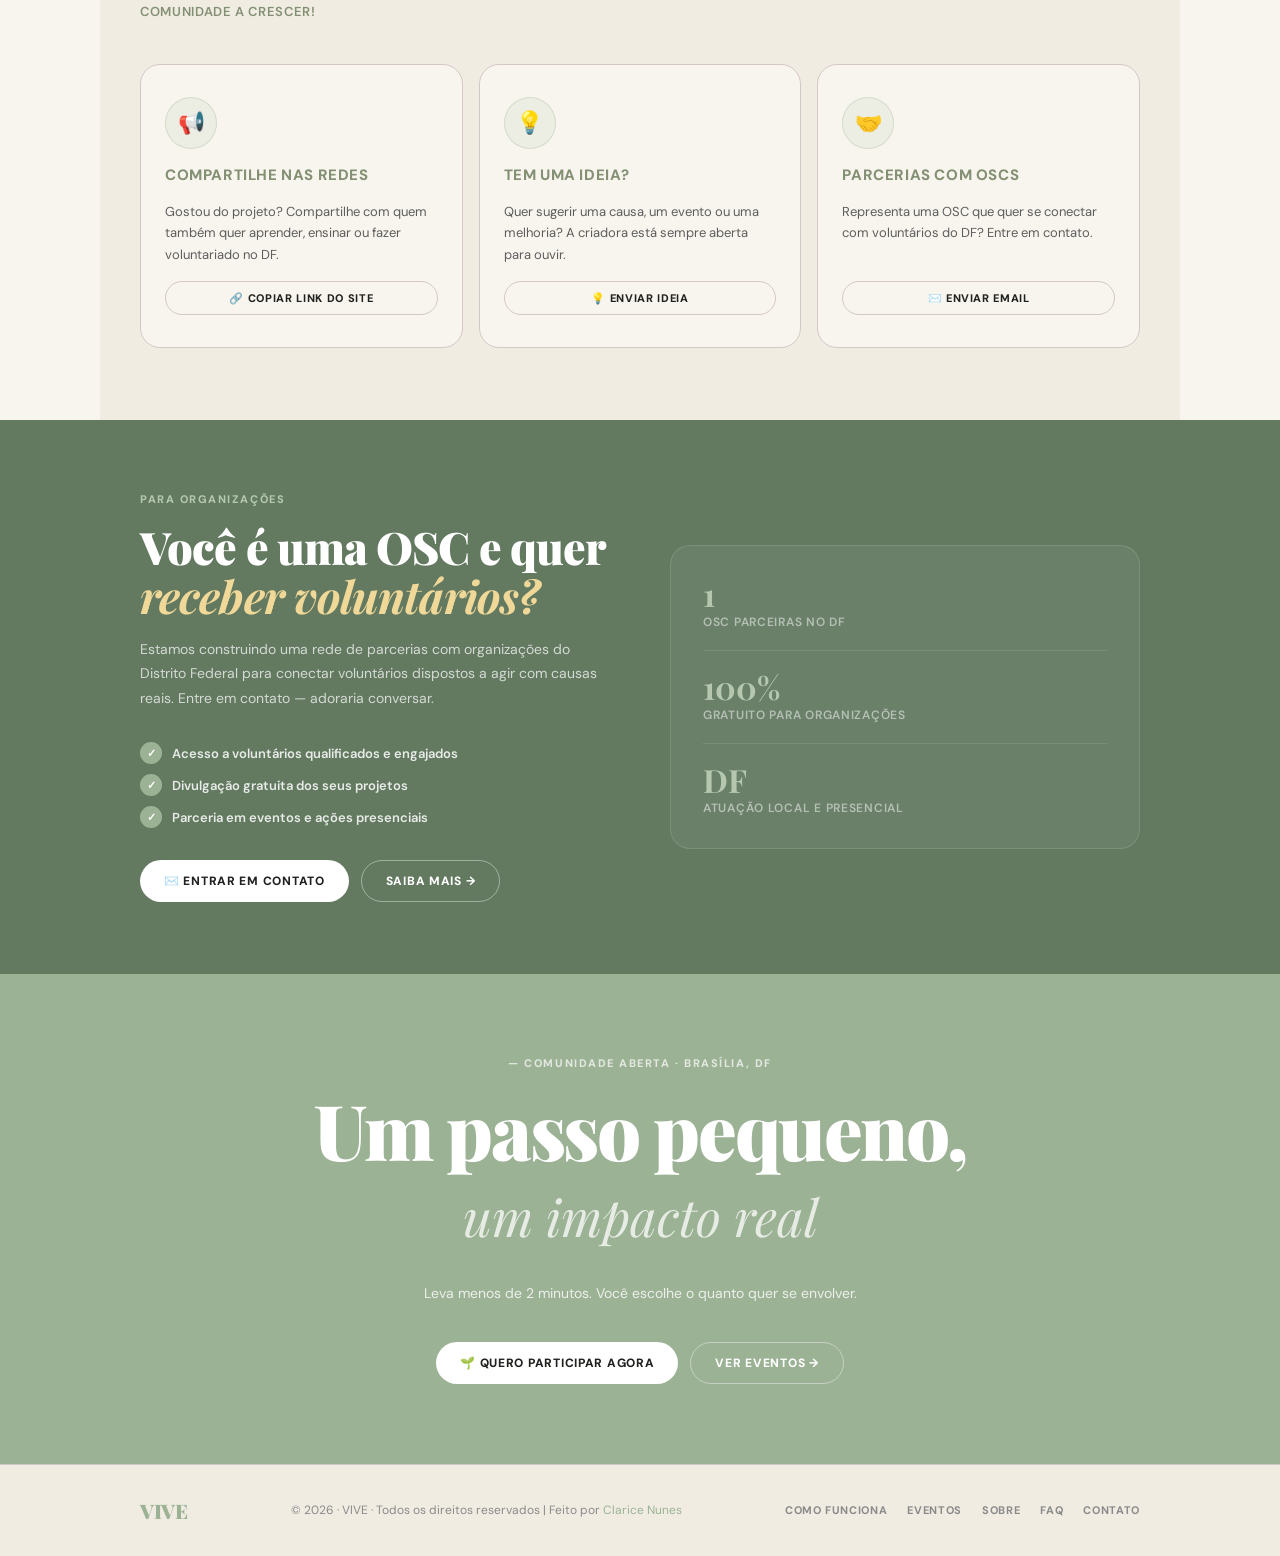
==== commit de08f337: "git push origin mainadicionando evento" ====
--- a/index.html
+++ b/index.html
@@ -980,9 +980,9 @@
             <div class="foto-overlay"><span class="foto-tag-label">Adoção</span></div>
           </div>
           <div class="foto-item">
-            <img src="evento1/animais2.png" alt="Animais" onerror="this.style.display='none';this.nextElementSibling.style.display='flex'">
-            <div class="foto-placeholder" style="display:none"><span class="ph-label">🐶 Lar dos Anjos</span></div>
-            <div class="foto-overlay"><span class="foto-tag-label">Lar dos Anjos</span></div>
+            <img src="evento3/grupo2.JPG" alt="Animais" onerror="this.style.display='none';this.nextElementSibling.style.display='flex'">
+            <div class="foto-placeholder" style="display:none"><span class="ph-label">Oficinas</span></div>
+            <div class="foto-overlay"><span class="foto-tag-label">Arranjo de Flores</span></div>
           </div>
           <div class="foto-item">
             <img src="evento1/voluntarios.png" alt="Voluntários" onerror="this.style.display='none';this.nextElementSibling.style.display='flex'">
@@ -1202,12 +1202,20 @@
     <div class="numeros-grid" style="display: grid; grid-template-columns: repeat(3, 1fr); gap: 1px; background: var(--border); border: 1px solid var(--border); border-radius: var(--radius); overflow: hidden; margin-top: 40px;">
       <div style="background: var(--cream); padding: 40px 32px; display: flex; flex-direction: column; gap: 8px;">
         <span style="font-size: 11px; font-weight: 800; color: var(--green-dark); letter-spacing: .12em; text-transform: uppercase;">Cadastros</span>
+<<<<<<< HEAD
         <span style="font-family: 'Playfair Display', serif; font-size: clamp(52px, 7vw, 80px); font-weight: 900; color: var(--green); line-height: 1; letter-spacing: -0.03em;">+300</span> <!-- *** -->
+=======
+        <span style="font-family: 'Playfair Display', serif; font-size: clamp(52px, 7vw, 80px); font-weight: 900; color: var(--green); line-height: 1; letter-spacing: -0.03em;">+350</span> <!-- *** -->
+>>>>>>> 00b4b38 (adicionando evento)
         <span style="font-size: 12px; color: var(--text-light); font-weight: 600; text-transform: uppercase; letter-spacing: .06em;">pessoas na comunidade</span>
       </div>
       <div style="background: var(--cream-dark); padding: 40px 32px; display: flex; flex-direction: column; gap: 8px;">
         <span style="font-size: 11px; font-weight: 800; color: var(--green-dark); letter-spacing: .12em; text-transform: uppercase;">Voluntários</span>
+<<<<<<< HEAD
         <span style="font-family: 'Playfair Display', serif; font-size: clamp(52px, 7vw, 80px); font-weight: 900; color: var(--green); line-height: 1; letter-spacing: -0.03em;">+210</span> <!-- *** -->
+=======
+        <span style="font-family: 'Playfair Display', serif; font-size: clamp(52px, 7vw, 80px); font-weight: 900; color: var(--green); line-height: 1; letter-spacing: -0.03em;">+250</span> <!-- *** -->
+>>>>>>> 00b4b38 (adicionando evento)
         <span style="font-size: 12px; color: var(--text-light); font-weight: 600; text-transform: uppercase; letter-spacing: .06em;">querem fazer voluntariado</span>
       </div>
       <div style="background: var(--cream); padding: 40px 32px; display: flex; flex-direction: column; gap: 8px;">
@@ -1266,7 +1274,7 @@
         </div>
         <p>Faça parte desse projeto! Quer que sua OSC participe do nosso site e atividades voluntárias? Entre em contato via e-mail. Esperamos por você.</p>
         <div class="ong-card-actions">
-          <a href="mailto:euclaricenunes@gmail.com" class="btn-ong-primary">✉️ Contato</a>
+          <a href="mailto:vivecomunidade.co@gmail.com" class="btn-ong-primary">✉️ Contato</a>
         </div>
       </div>
     </div>
@@ -1358,7 +1366,7 @@
       <div class="icon">🤝</div>
       <h3>Parcerias com OSCs</h3>
       <p>Representa uma OSC que quer se conectar com voluntários do DF? Entre em contato.</p>
-      <a class="btn btn-outline btn-sm" href="mailto:euclaricenunes@gmail.com">✉️ Enviar email</a>
+      <a class="btn btn-outline btn-sm" href="mailto:vivecomunidade.co@gmail.com">✉️ Enviar email</a>
     </div>
   </div>
 </section>
@@ -1376,7 +1384,7 @@
         <li>Parceria em eventos e ações presenciais</li>
       </ul>
       <div class="ong-actions">
-        <a href="mailto:euclaricenunes@gmail.com" class="btn btn-white-inv">✉️ Entrar em contato</a>
+        <a href="mailto:vivecomunidade.co@gmail.com" class="btn btn-white-inv">✉️ Entrar em contato</a>
         <a href="voluntariado.html" class="btn btn-white-ghost">Saiba mais →</a>
       </div>
     </div>
@@ -1411,7 +1419,7 @@
       <a href="#eventos">Eventos</a>
       <a href="#sobre">Sobre</a>
       <a href="faq.html">FAQ</a>
-      <a href="mailto:euclaricenunes@gmail.com">Contato</a>
+      <a href="mailto:vivecomunidade.co@gmail.com">Contato</a>
     </div>
   </div>
 </div>
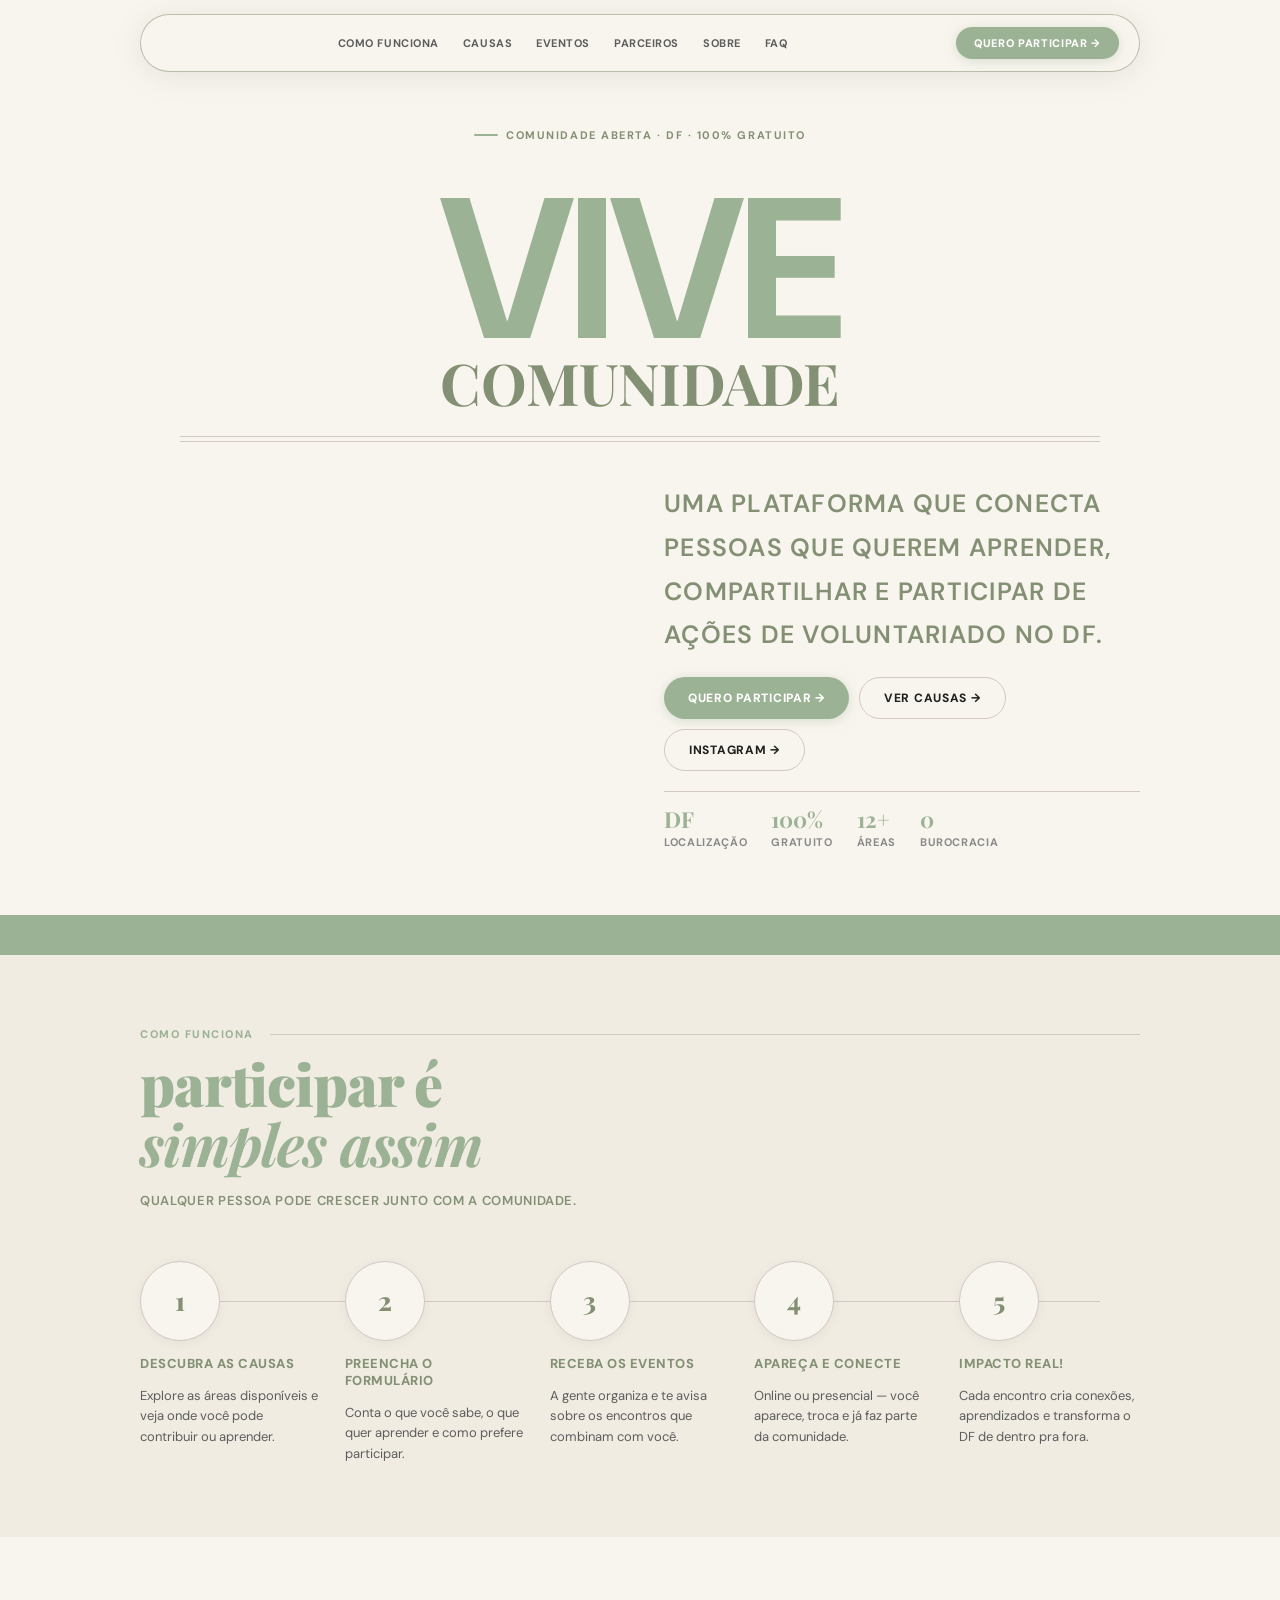
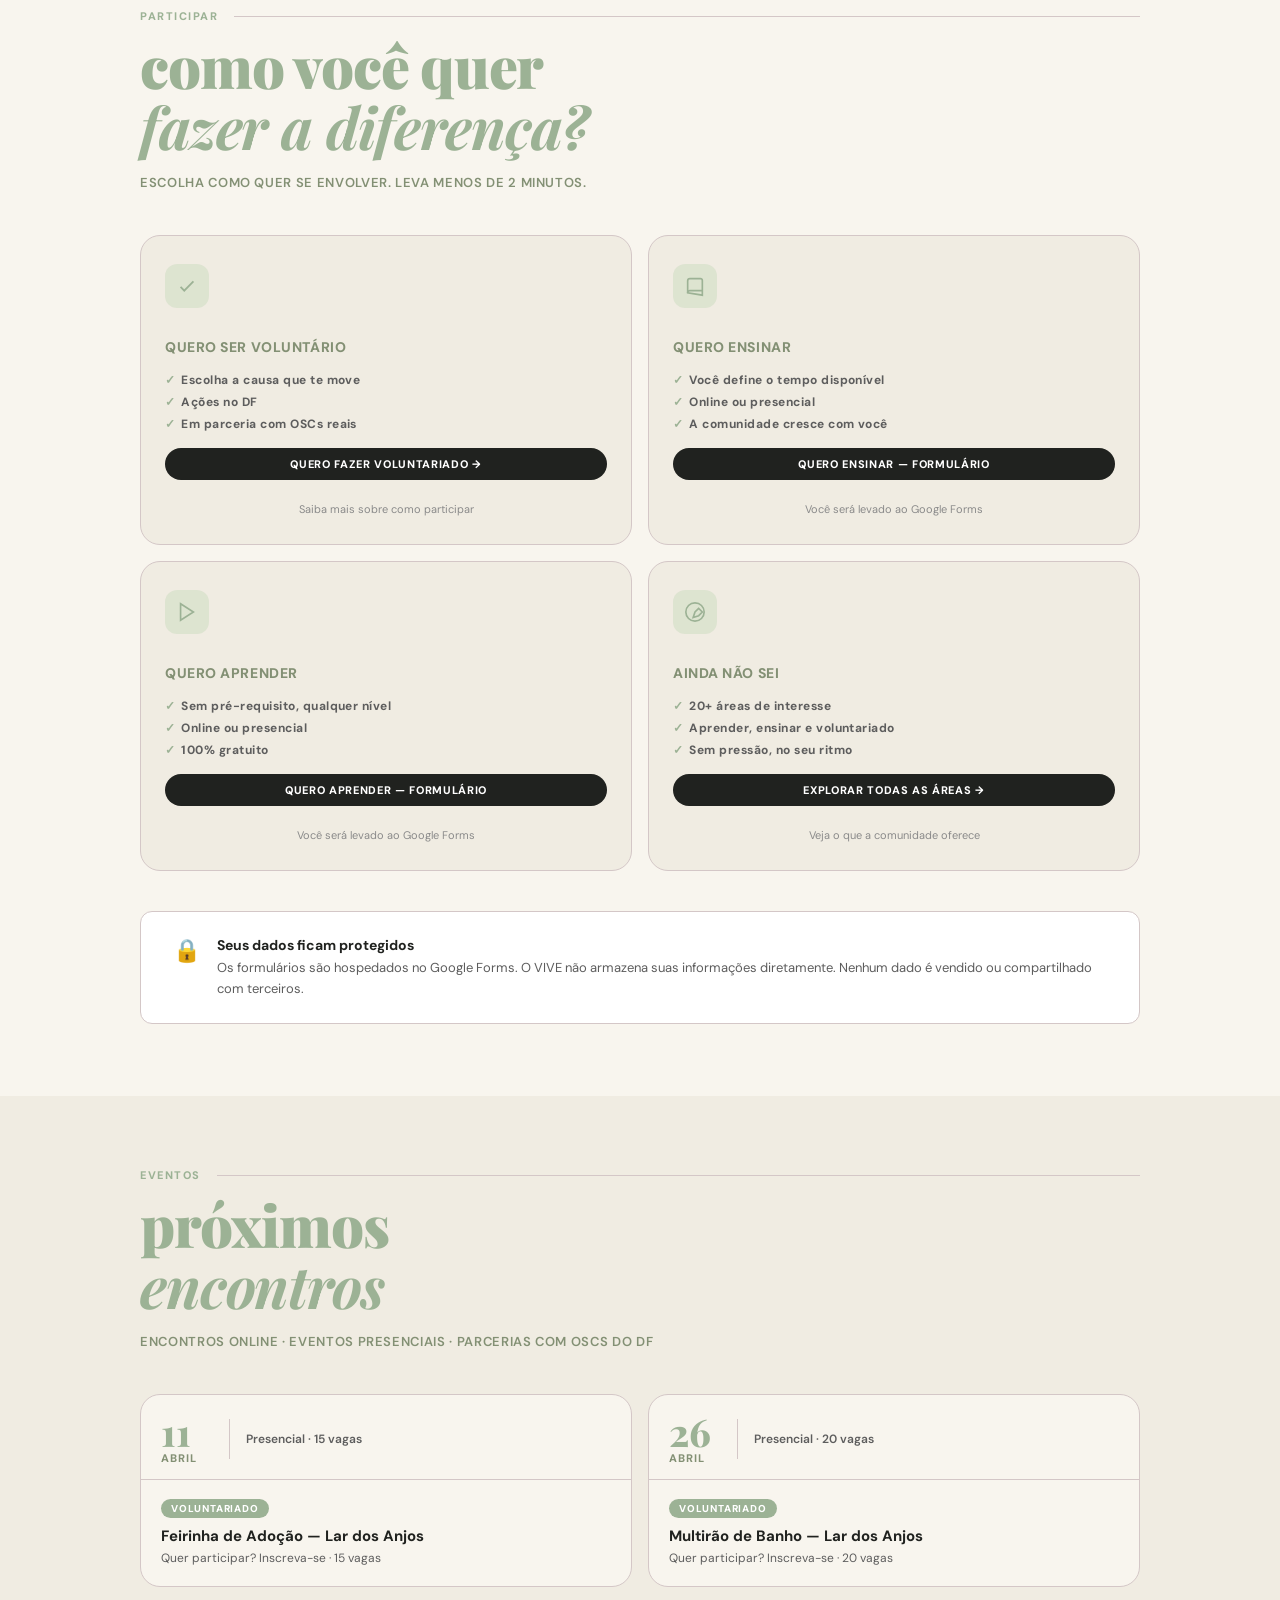
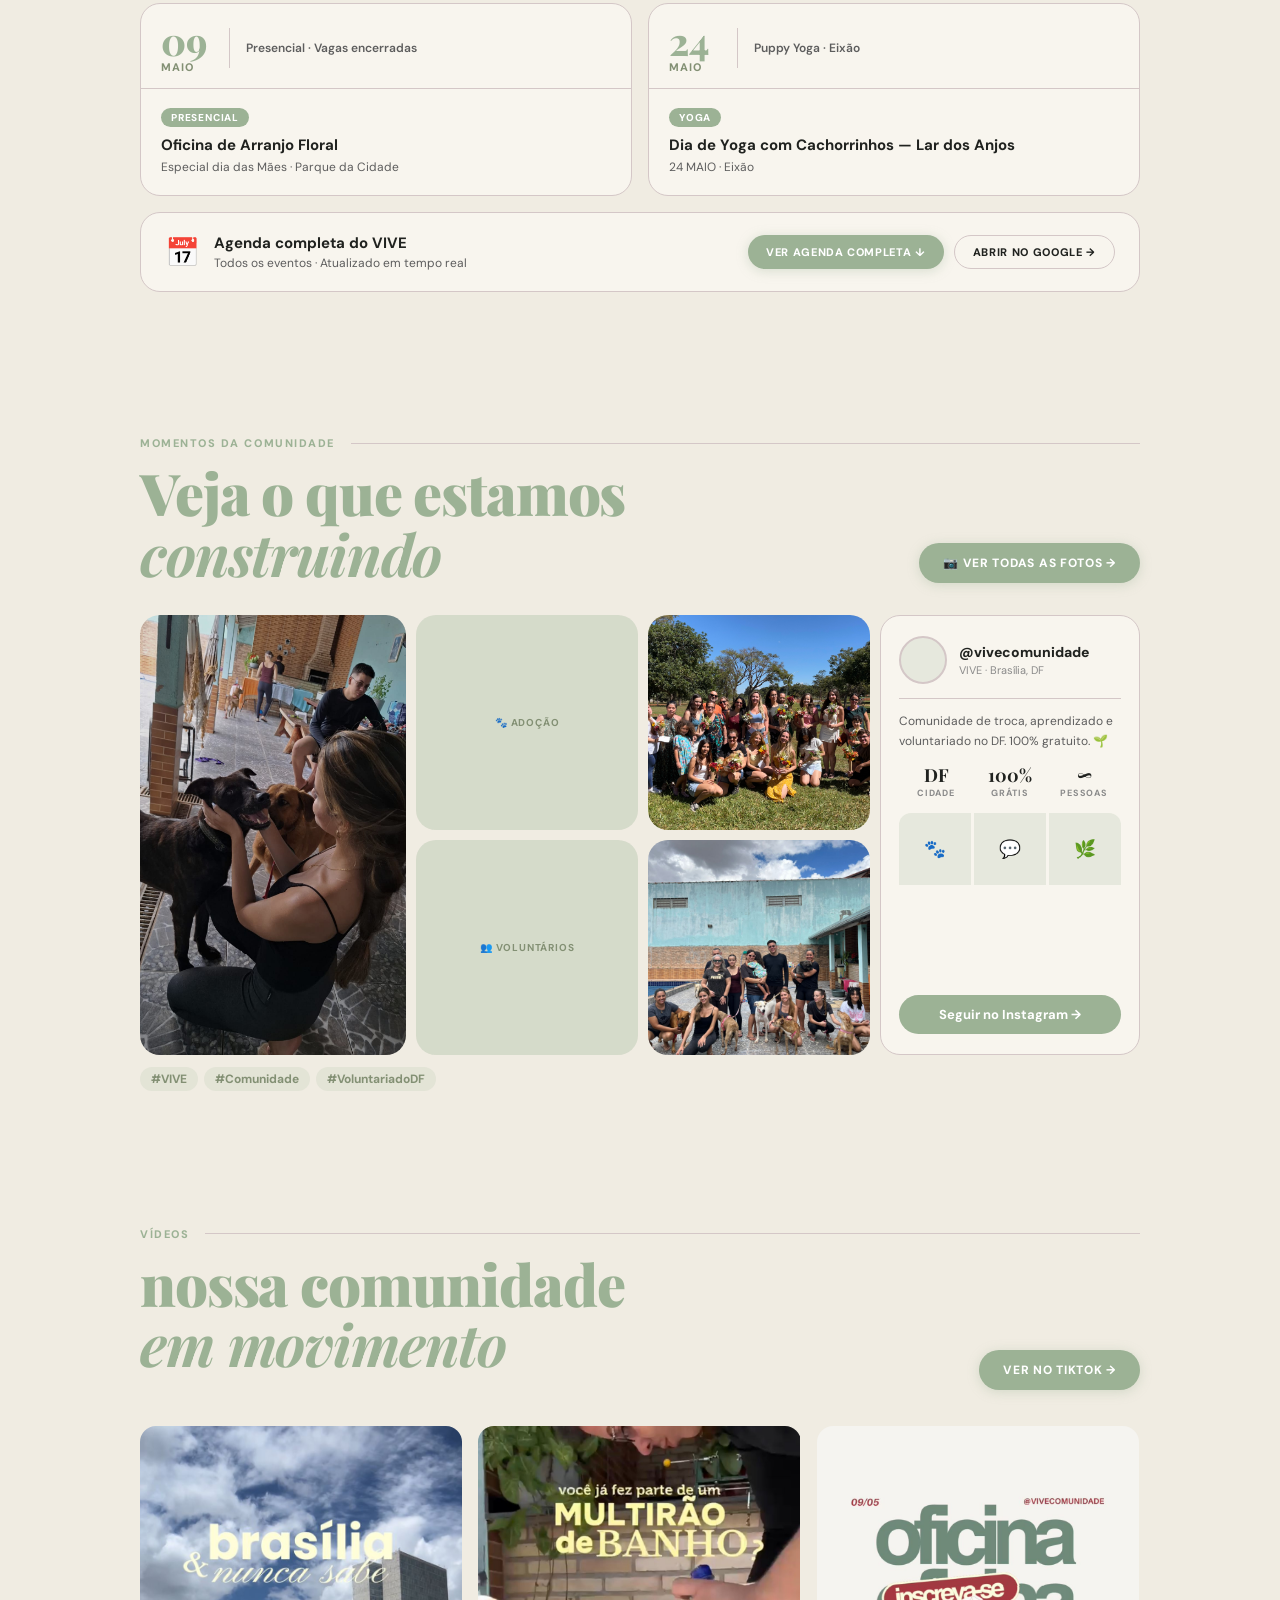
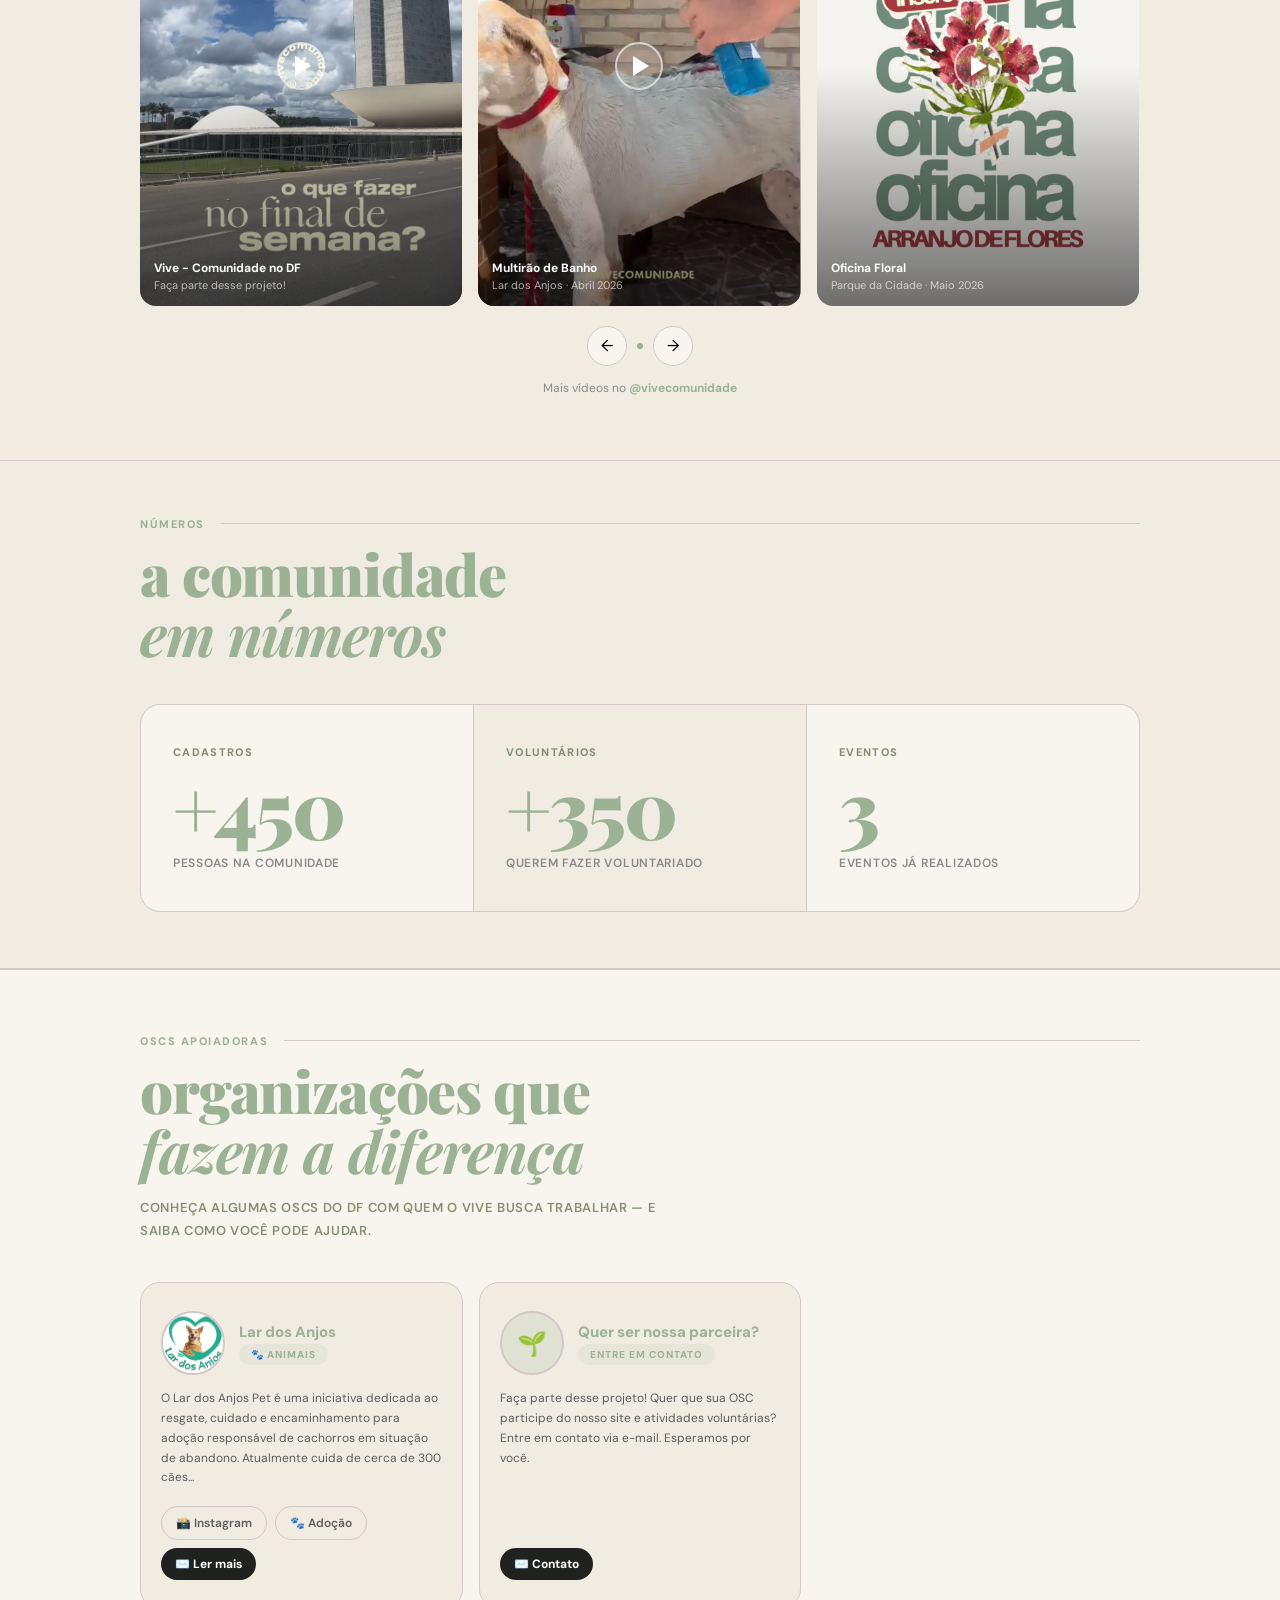
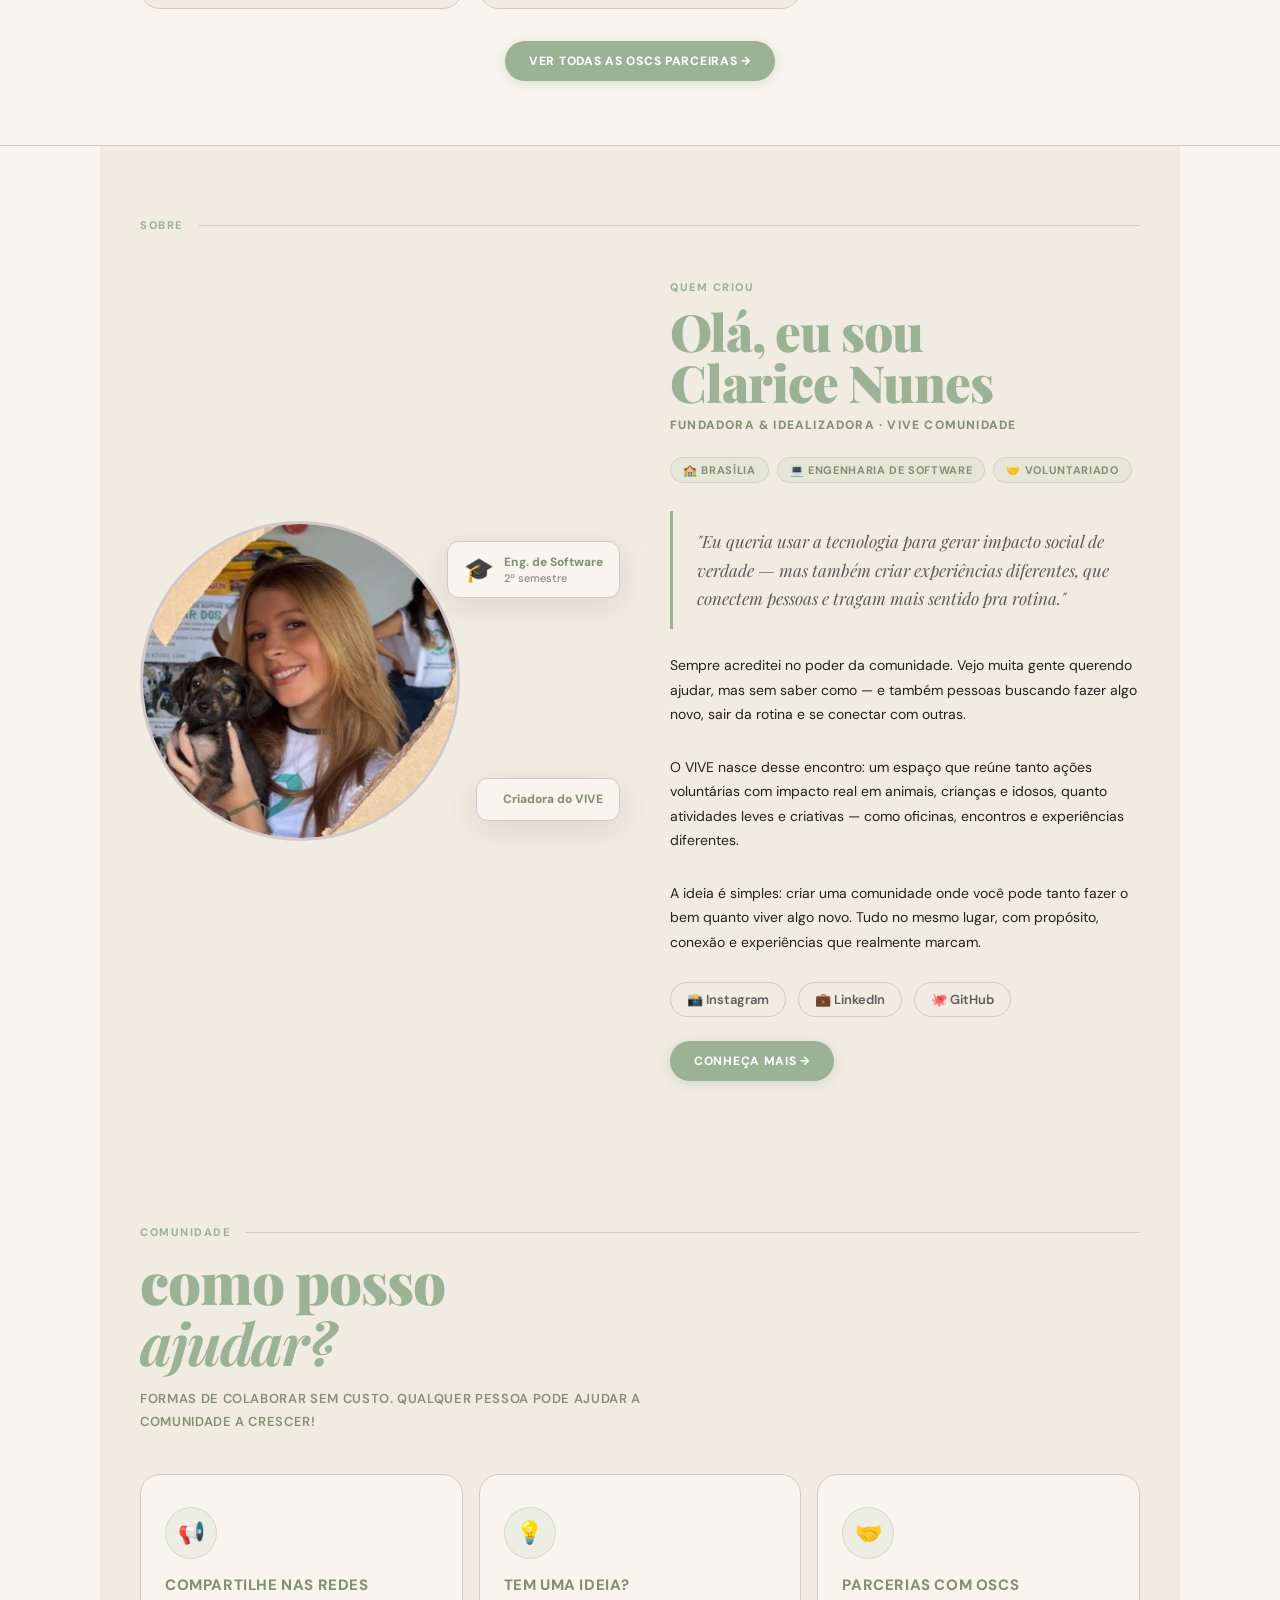
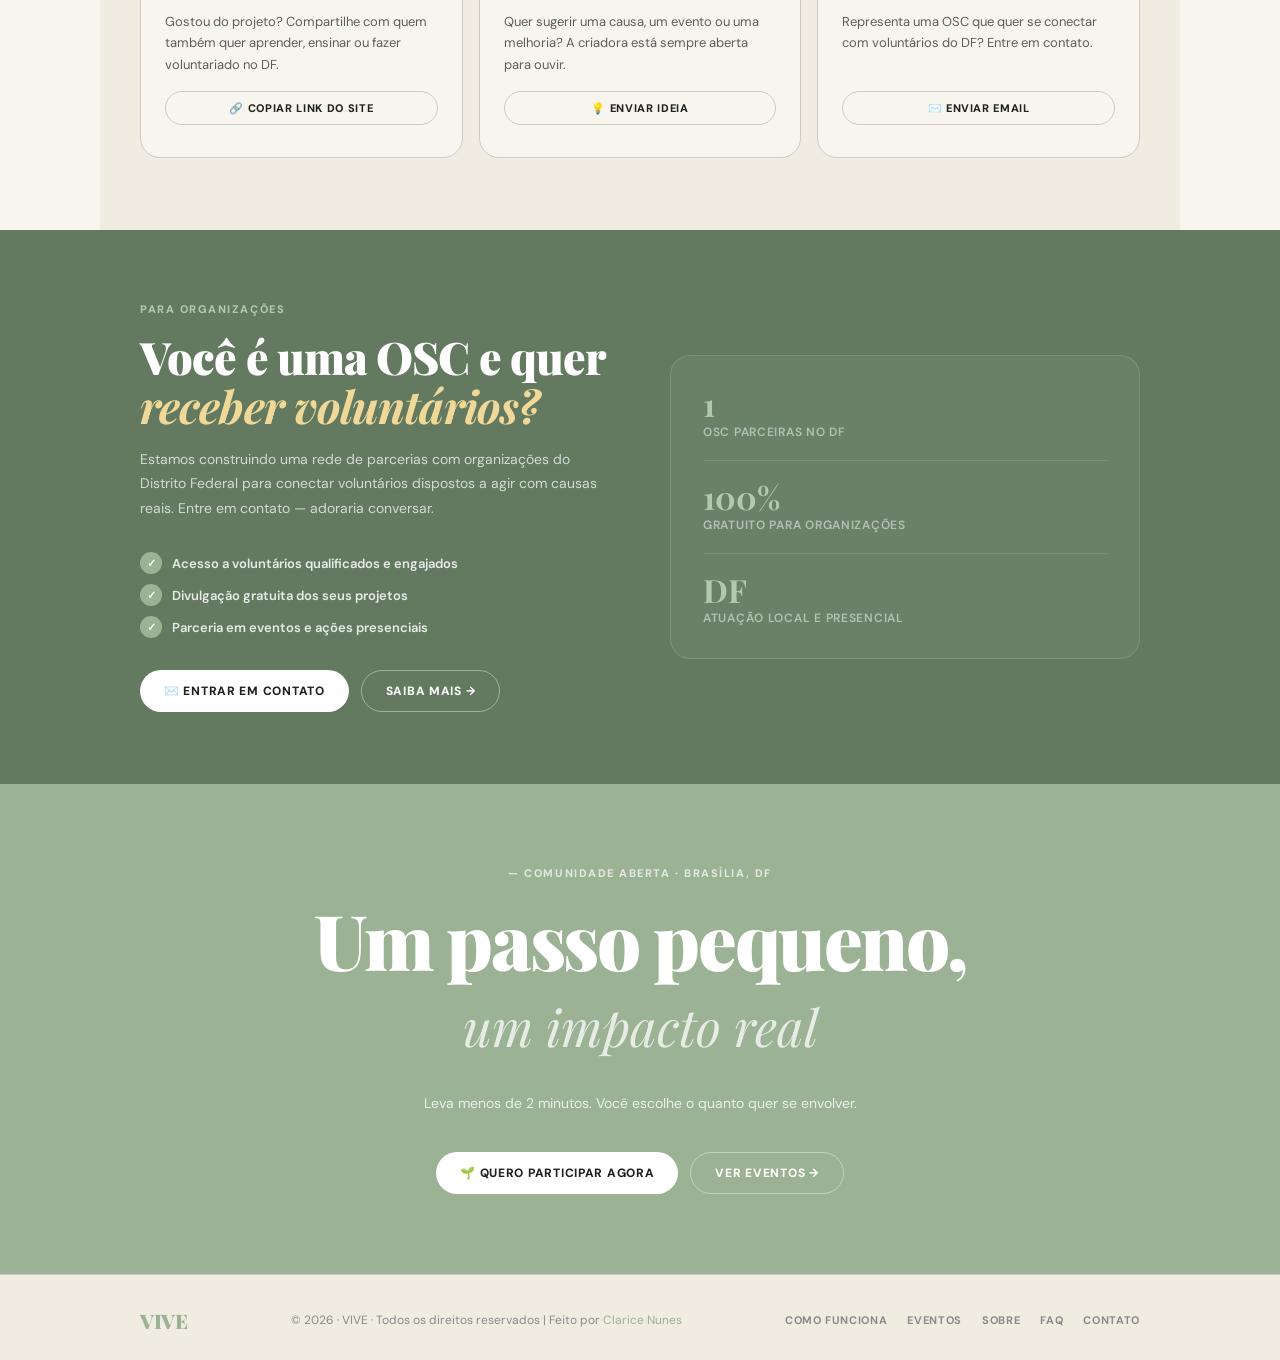
==== commit c951d010: "colocando video insta" ====
--- a/index.html
+++ b/index.html
@@ -1075,7 +1075,7 @@
 
     
       <div class="vv-slide" id="slide2" onclick="togglePlay(2)" style="flex:0 0 calc(33.33% - 11px);border-radius:16px;overflow:hidden;background:#20221f;position:relative;aspect-ratio:9/16;max-height:480px;cursor:pointer;">
-        <video id="vid2" src="fotos/videos/videoflores.mp4" muted loop playsinline preload="metadata" poster="fotos/capaflores.jpeg" style="width:100%;height:100%;object-fit:cover;display:block;"></video>
+        <video id="vid2" src="evento3/video_flores_insta.mp4" muted loop playsinline preload="metadata" poster="fotos/capaflores.jpeg" style="width:100%;height:100%;object-fit:cover;display:block;"></video>
         <div class="vv-play-btn" style="position:absolute;top:50%;left:50%;transform:translate(-50%,-50%);width:48px;height:48px;border-radius:50%;background:rgba(255,255,255,.18);border:2px solid rgba(255,255,255,.6);display:flex;align-items:center;justify-content:center;">
           <div style="width:0;height:0;border-top:10px solid transparent;border-bottom:10px solid transparent;border-left:16px solid white;margin-left:3px;"></div>
         </div>
@@ -1202,25 +1202,17 @@
     <div class="numeros-grid" style="display: grid; grid-template-columns: repeat(3, 1fr); gap: 1px; background: var(--border); border: 1px solid var(--border); border-radius: var(--radius); overflow: hidden; margin-top: 40px;">
       <div style="background: var(--cream); padding: 40px 32px; display: flex; flex-direction: column; gap: 8px;">
         <span style="font-size: 11px; font-weight: 800; color: var(--green-dark); letter-spacing: .12em; text-transform: uppercase;">Cadastros</span>
-<<<<<<< HEAD
-        <span style="font-family: 'Playfair Display', serif; font-size: clamp(52px, 7vw, 80px); font-weight: 900; color: var(--green); line-height: 1; letter-spacing: -0.03em;">+300</span> <!-- *** -->
-=======
-        <span style="font-family: 'Playfair Display', serif; font-size: clamp(52px, 7vw, 80px); font-weight: 900; color: var(--green); line-height: 1; letter-spacing: -0.03em;">+350</span> <!-- *** -->
->>>>>>> 00b4b38 (adicionando evento)
+        <span style="font-family: 'Playfair Display', serif; font-size: clamp(52px, 7vw, 80px); font-weight: 900; color: var(--green); line-height: 1; letter-spacing: -0.03em;">+450</span> <!-- *** -->
         <span style="font-size: 12px; color: var(--text-light); font-weight: 600; text-transform: uppercase; letter-spacing: .06em;">pessoas na comunidade</span>
       </div>
       <div style="background: var(--cream-dark); padding: 40px 32px; display: flex; flex-direction: column; gap: 8px;">
         <span style="font-size: 11px; font-weight: 800; color: var(--green-dark); letter-spacing: .12em; text-transform: uppercase;">Voluntários</span>
-<<<<<<< HEAD
-        <span style="font-family: 'Playfair Display', serif; font-size: clamp(52px, 7vw, 80px); font-weight: 900; color: var(--green); line-height: 1; letter-spacing: -0.03em;">+210</span> <!-- *** -->
-=======
-        <span style="font-family: 'Playfair Display', serif; font-size: clamp(52px, 7vw, 80px); font-weight: 900; color: var(--green); line-height: 1; letter-spacing: -0.03em;">+250</span> <!-- *** -->
->>>>>>> 00b4b38 (adicionando evento)
+        <span style="font-family: 'Playfair Display', serif; font-size: clamp(52px, 7vw, 80px); font-weight: 900; color: var(--green); line-height: 1; letter-spacing: -0.03em;">+350</span> <!-- *** -->
         <span style="font-size: 12px; color: var(--text-light); font-weight: 600; text-transform: uppercase; letter-spacing: .06em;">querem fazer voluntariado</span>
       </div>
       <div style="background: var(--cream); padding: 40px 32px; display: flex; flex-direction: column; gap: 8px;">
         <span style="font-size: 11px; font-weight: 800; color: var(--green-dark); letter-spacing: .12em; text-transform: uppercase;">Eventos</span>
-        <span style="font-family: 'Playfair Display', serif; font-size: clamp(52px, 7vw, 80px); font-weight: 900; color: var(--green); line-height: 1; letter-spacing: -0.03em;">2</span> <!-- *** -->
+        <span style="font-family: 'Playfair Display', serif; font-size: clamp(52px, 7vw, 80px); font-weight: 900; color: var(--green); line-height: 1; letter-spacing: -0.03em;">3</span> <!-- *** -->
         <span style="font-size: 12px; color: var(--text-light); font-weight: 600; text-transform: uppercase; letter-spacing: .06em;">eventos já realizados</span>
       </div>
     </div>
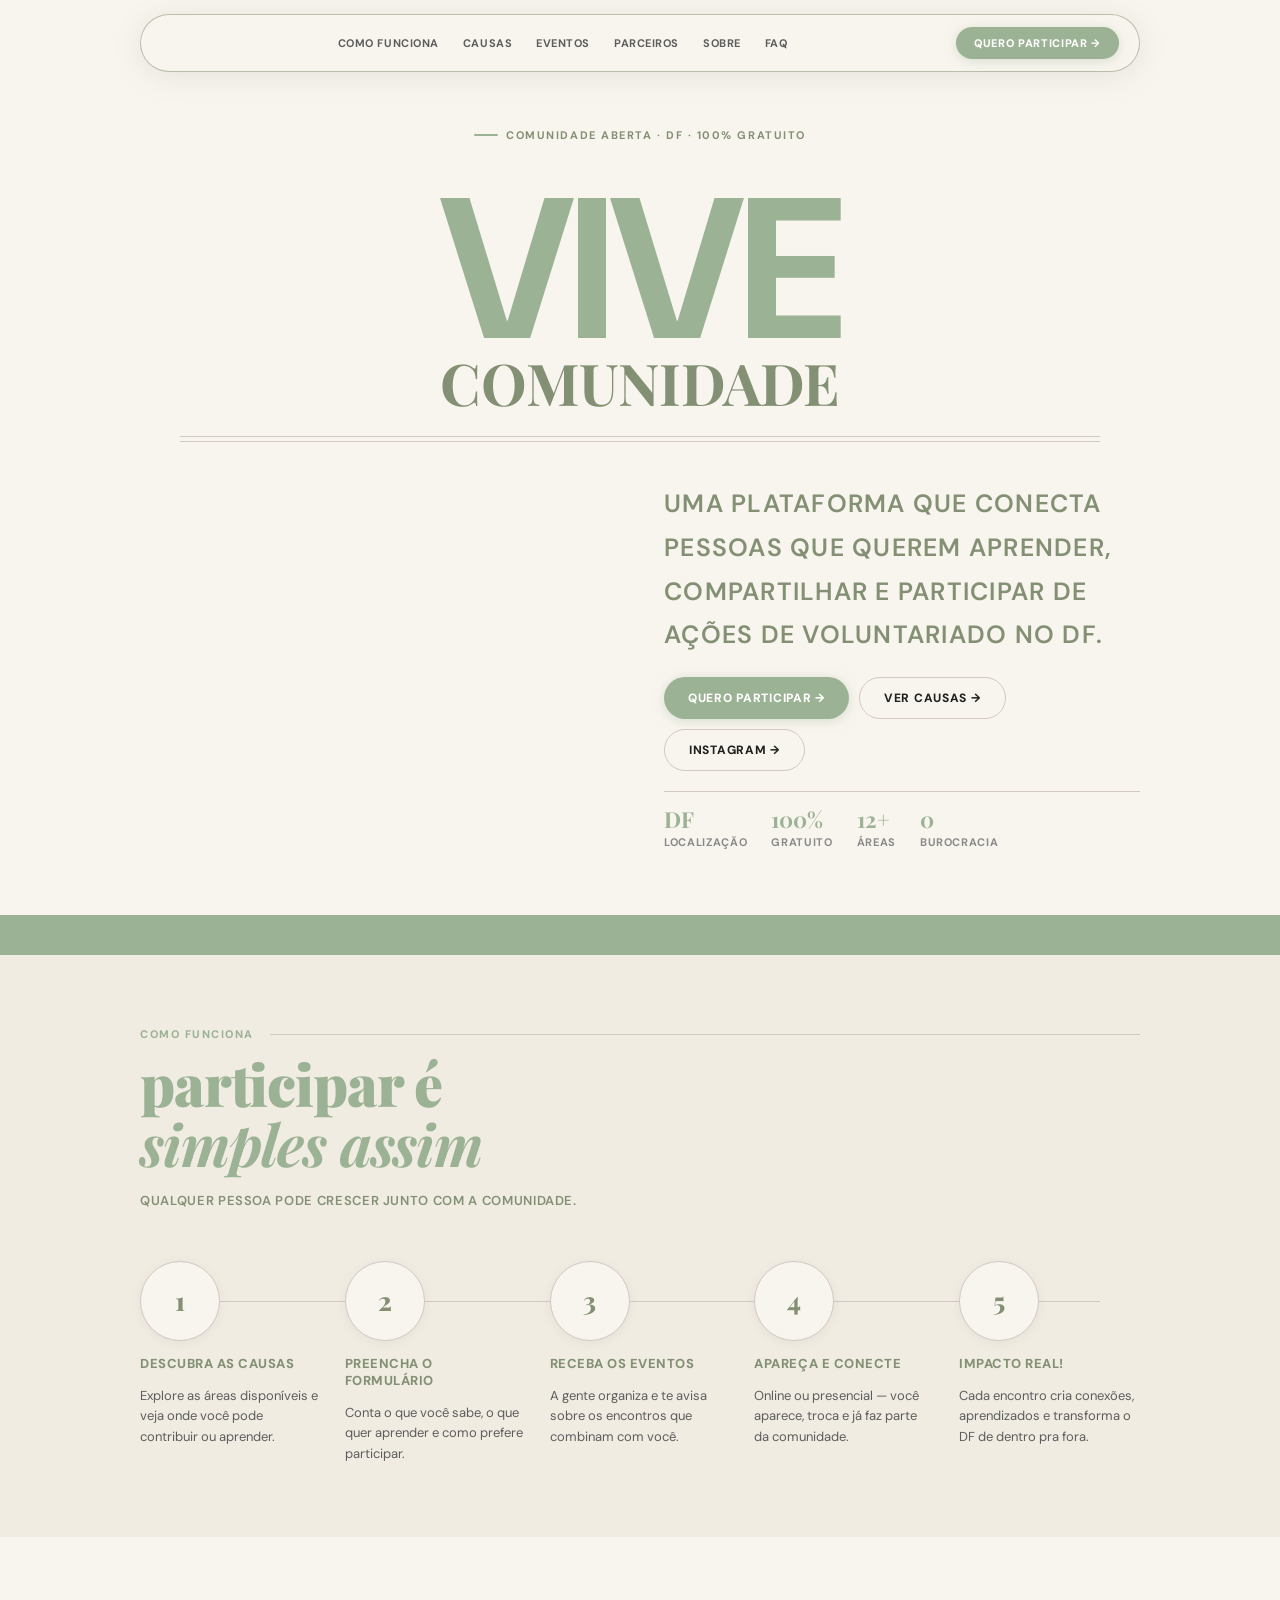
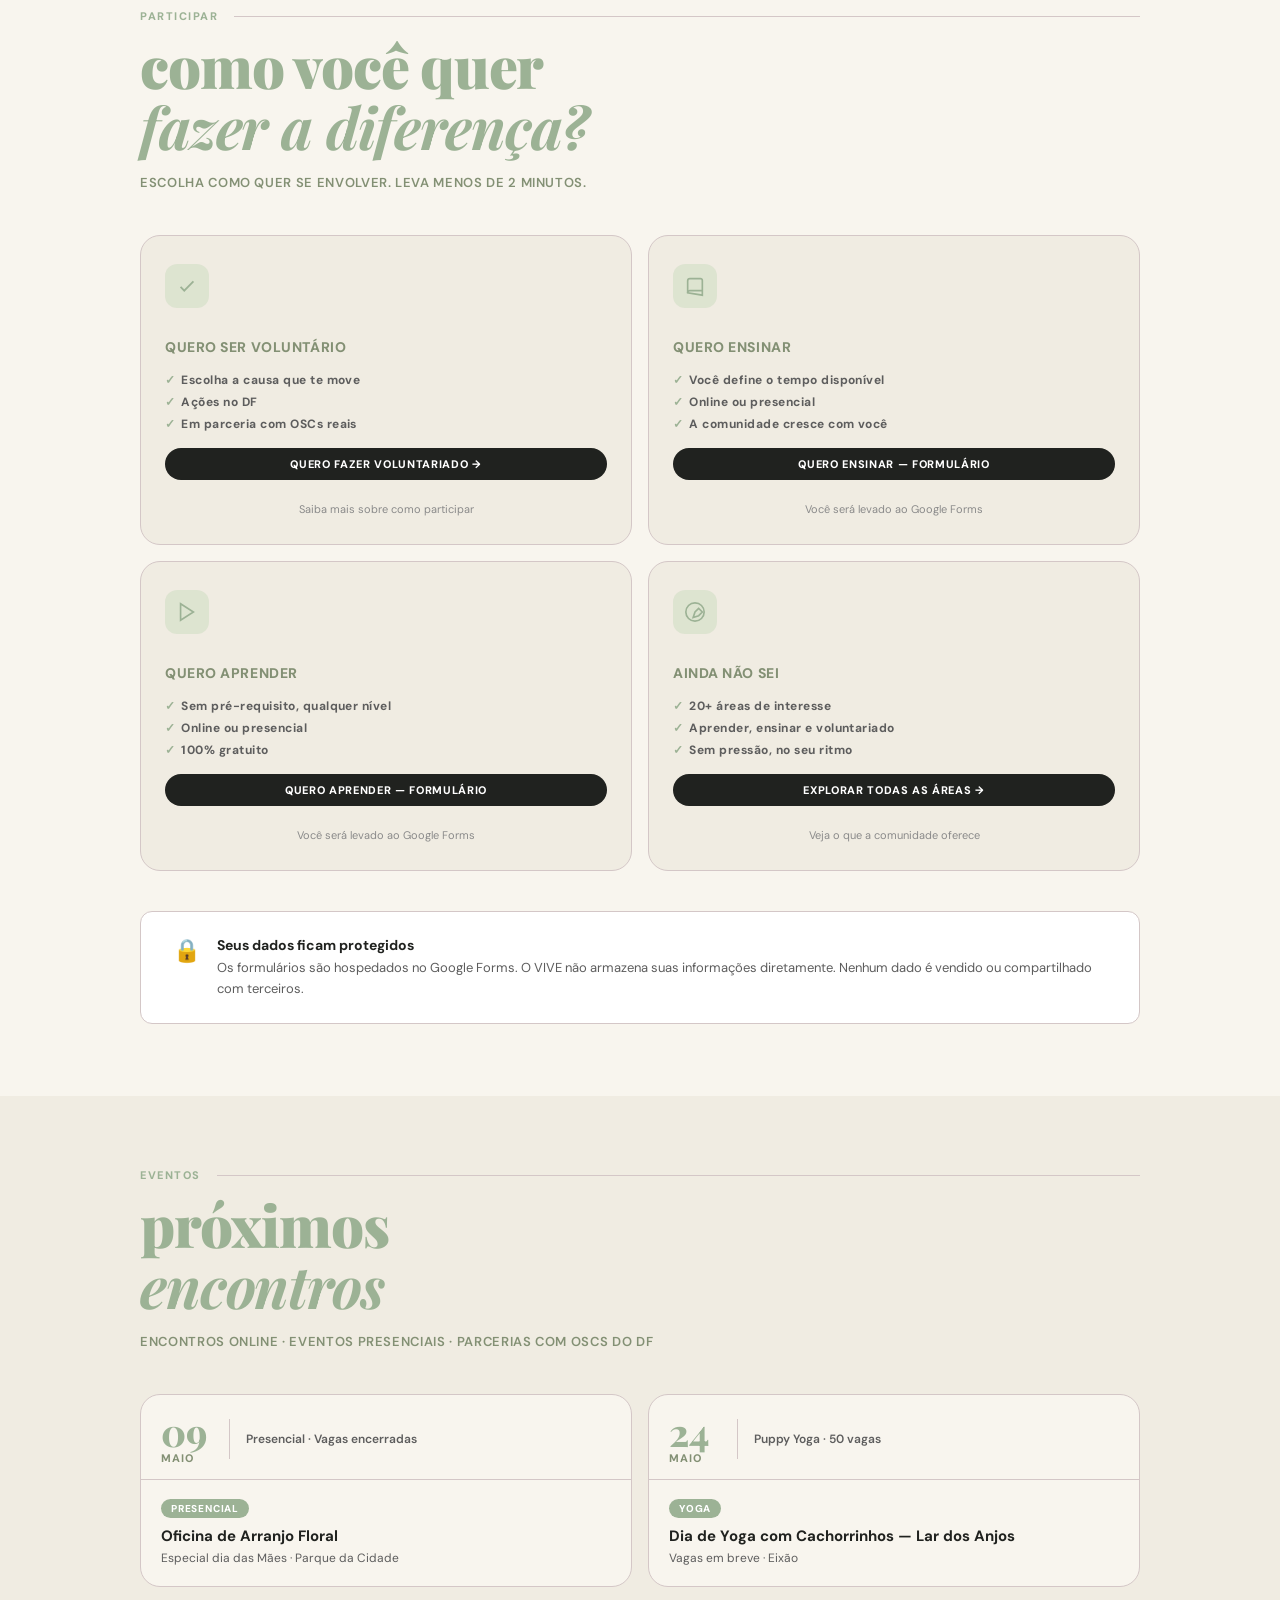
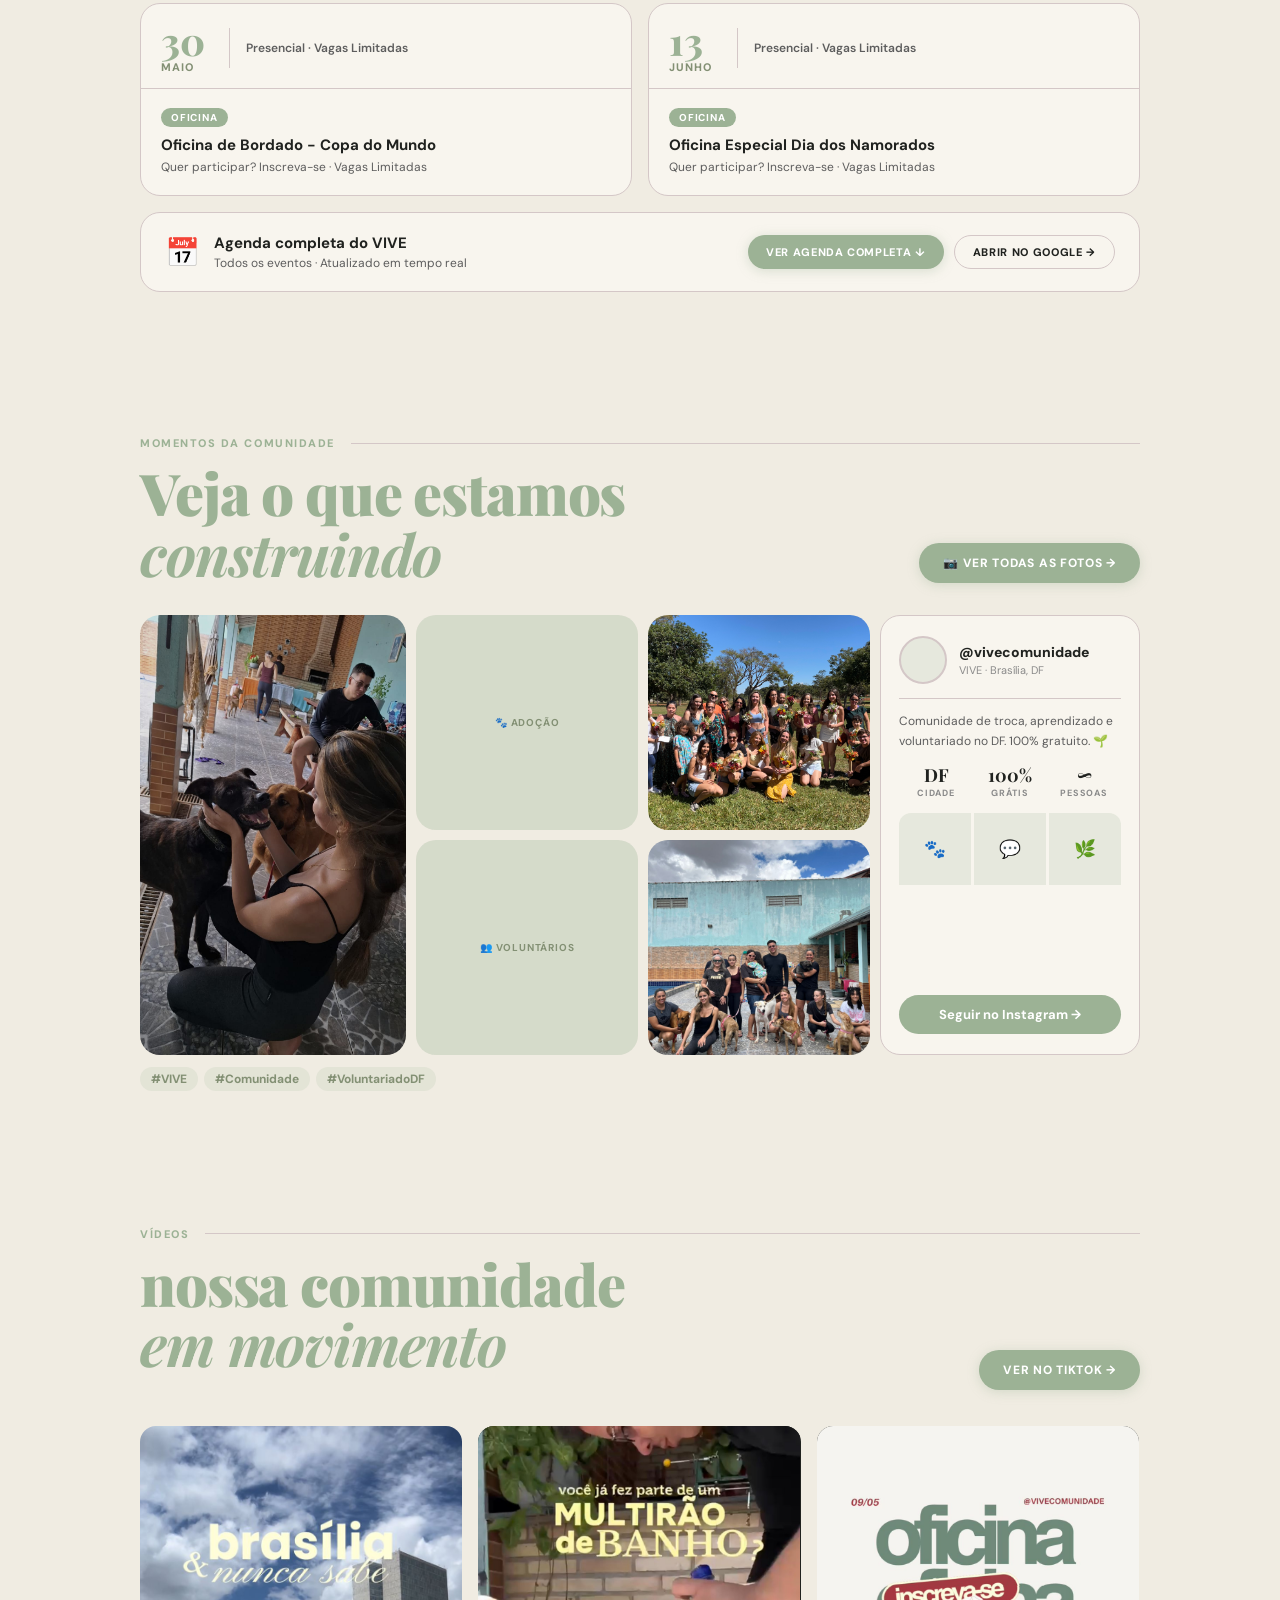
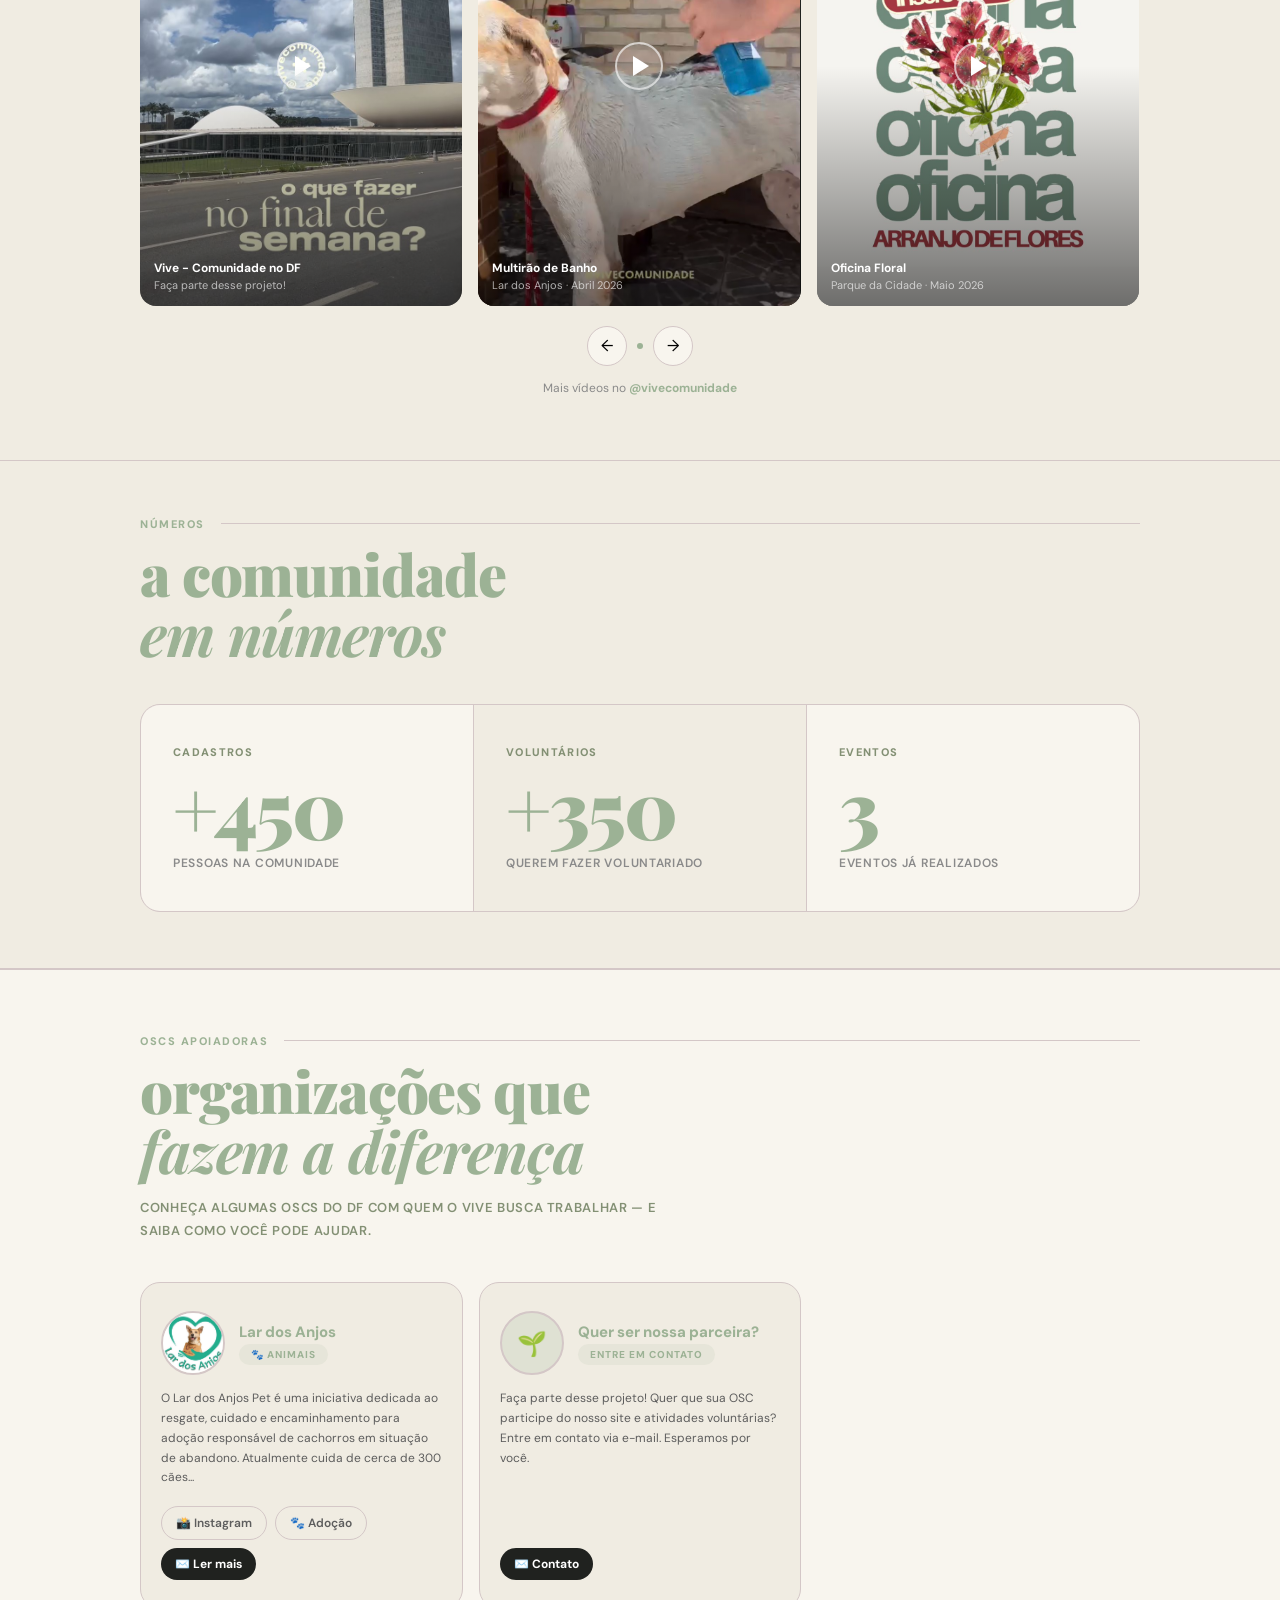
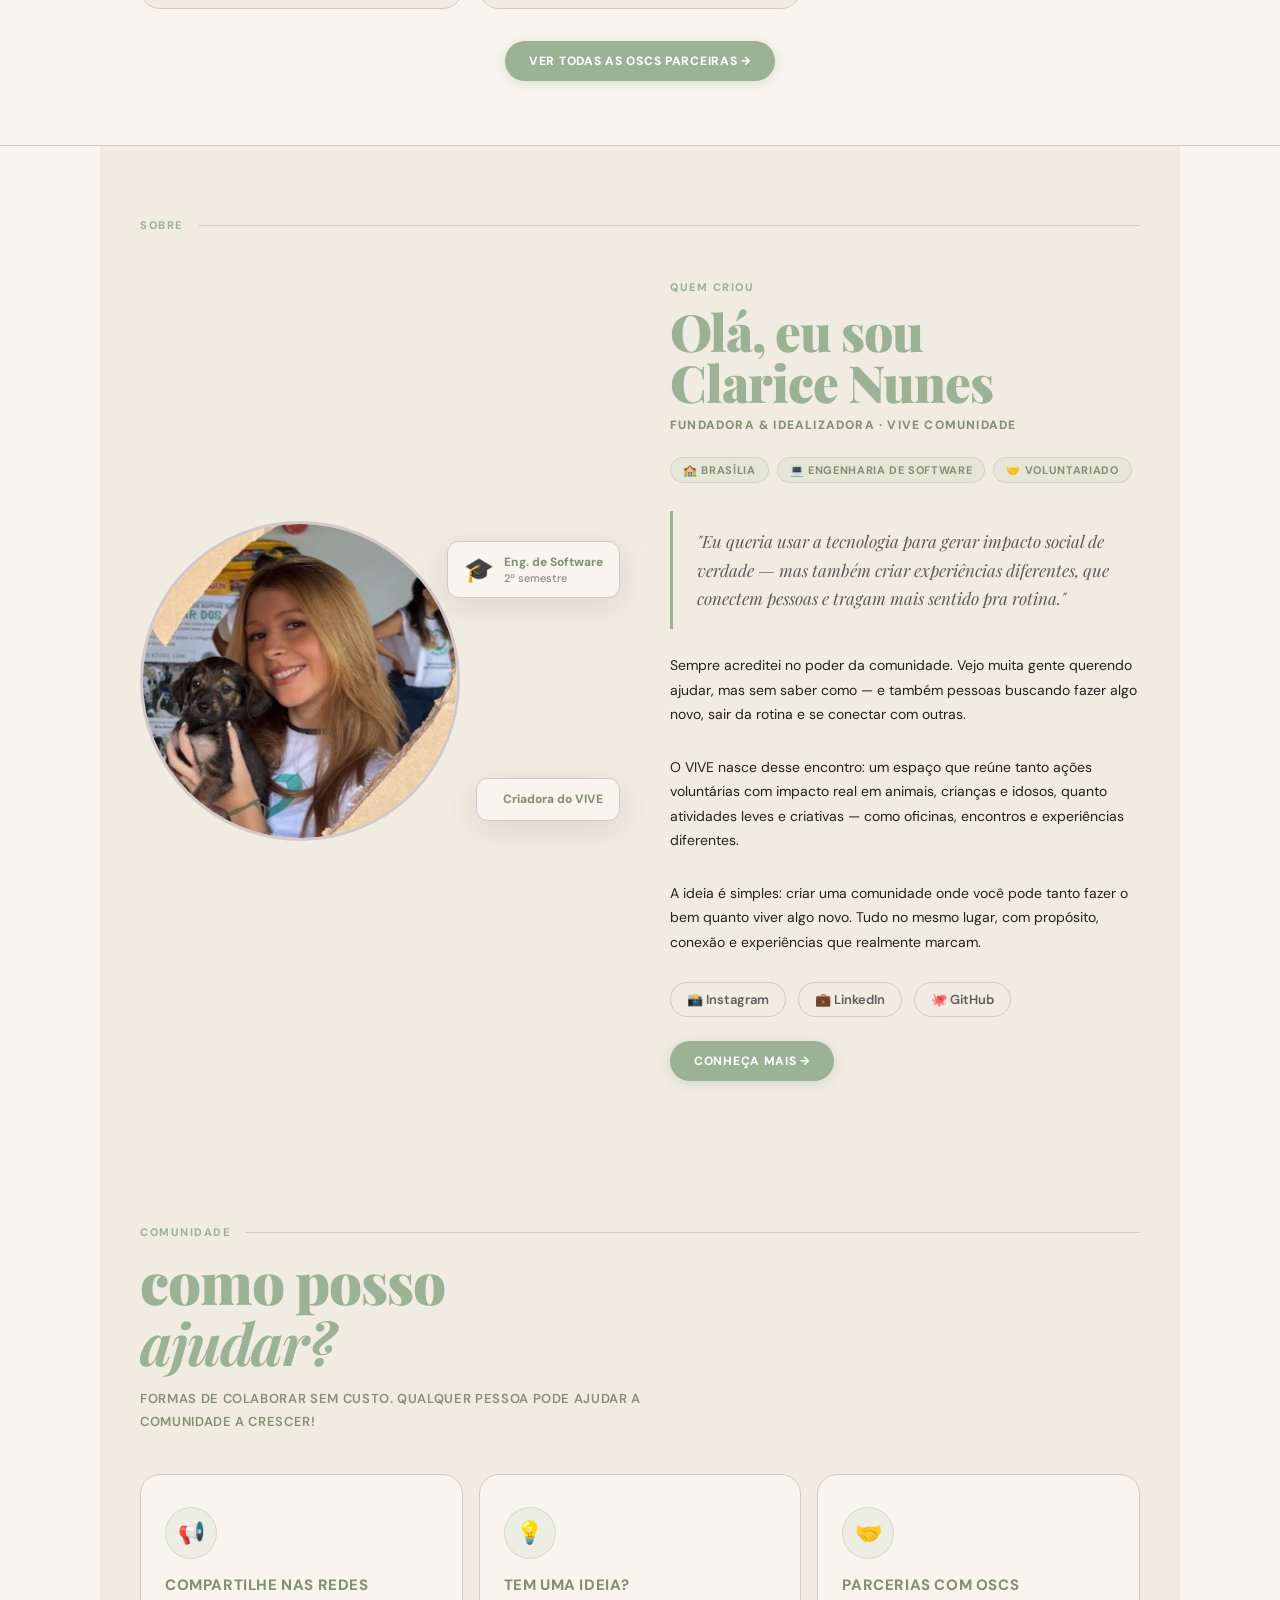
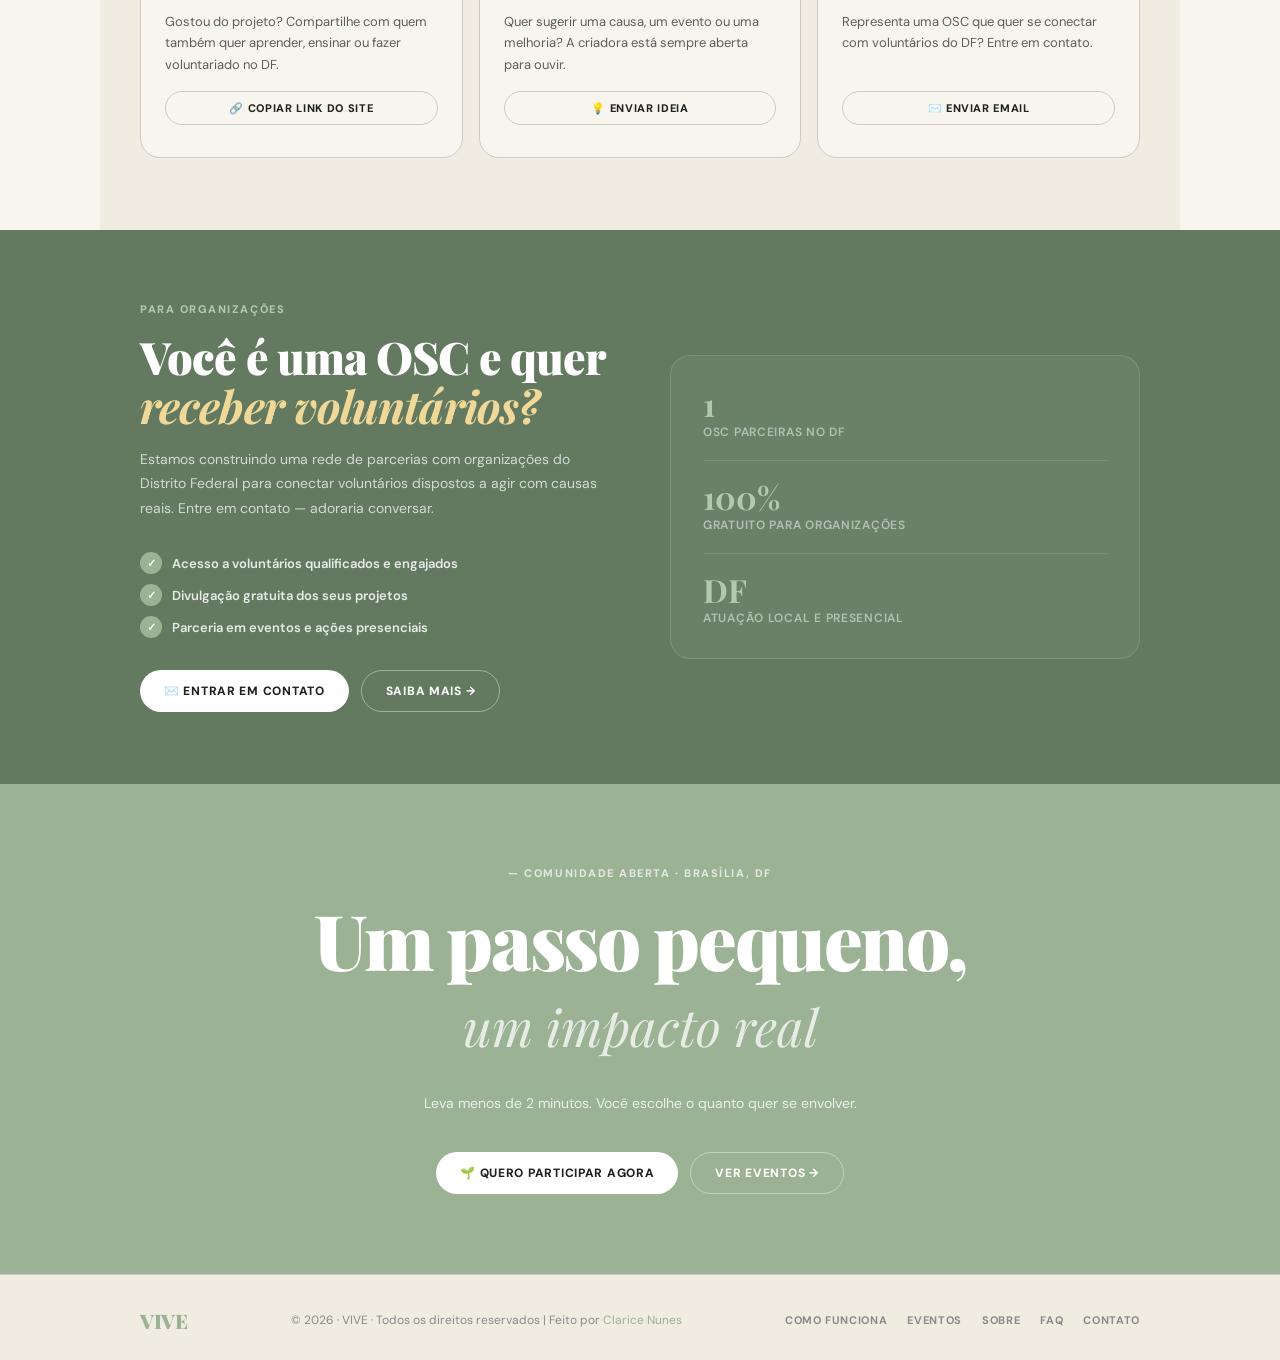
==== commit 1a03c96d: "adicionando eventos de maio" ====
--- a/index.html
+++ b/index.html
@@ -886,30 +886,6 @@
     <div class="events-grid">
       <div class="event-card">
         <div class="event-card-header">
-          <div class="event-date"><span class="day">11</span><span class="month">Abril</span></div>
-          <div class="event-sep"></div>
-          <div class="event-meta">Presencial · 15 vagas</div>
-        </div>
-        <div class="event-card-body">
-          <span class="event-tag">Voluntariado</span>
-          <h4>Feirinha de Adoção — Lar dos Anjos</h4>
-          <p>Quer participar? Inscreva-se · 15 vagas</p>
-        </div>
-      </div>
-      <div class="event-card">
-        <div class="event-card-header">
-          <div class="event-date"><span class="day">26</span><span class="month">Abril</span></div>
-          <div class="event-sep"></div>
-          <div class="event-meta">Presencial · 20 vagas</div>
-        </div>
-        <div class="event-card-body">
-          <span class="event-tag">Voluntariado</span>
-          <h4>Multirão de Banho — Lar dos Anjos</h4>
-          <p>Quer participar? Inscreva-se · 20 vagas</p>
-        </div>
-      </div>
-      <div class="event-card">
-        <div class="event-card-header">
           <div class="event-date"><span class="day">09</span><span class="month">Maio</span></div>
           <div class="event-sep"></div>
           <div class="event-meta">Presencial · Vagas encerradas</div>
@@ -924,12 +900,37 @@
         <div class="event-card-header">
           <div class="event-date"><span class="day">24</span><span class="month">Maio</span></div>
           <div class="event-sep"></div>
-          <div class="event-meta">Puppy Yoga · Eixão</div>
+          <div class="event-meta">Puppy Yoga · 50 vagas</div>
         </div>
         <div class="event-card-body">
           <span class="event-tag">Yoga</span>
           <h4>Dia de Yoga com Cachorrinhos — Lar dos Anjos</h4>
-          <p>24 MAIO · Eixão</p>
+          <p>Vagas em breve · Eixão</p>
+        </div>
+      </div>
+
+      <div class="event-card">
+        <div class="event-card-header">
+          <div class="event-date"><span class="day">30</span><span class="month">Maio</span></div>
+          <div class="event-sep"></div>
+          <div class="event-meta">Presencial · Vagas Limitadas</div>
+        </div>
+        <div class="event-card-body">
+          <span class="event-tag">Oficina</span>
+          <h4>Oficina de Bordado - Copa do Mundo</h4>
+          <p>Quer participar? Inscreva-se · Vagas Limitadas</p>
+        </div>
+      </div>
+      <div class="event-card">
+        <div class="event-card-header">
+          <div class="event-date"><span class="day">13</span><span class="month">Junho</span></div>
+          <div class="event-sep"></div>
+          <div class="event-meta">Presencial · Vagas Limitadas</div>
+        </div>
+        <div class="event-card-body">
+          <span class="event-tag">Oficina</span>
+          <h4>Oficina Especial Dia dos Namorados</h4>
+          <p>Quer participar? Inscreva-se · Vagas Limitadas</p>
         </div>
       </div>
     </div>
